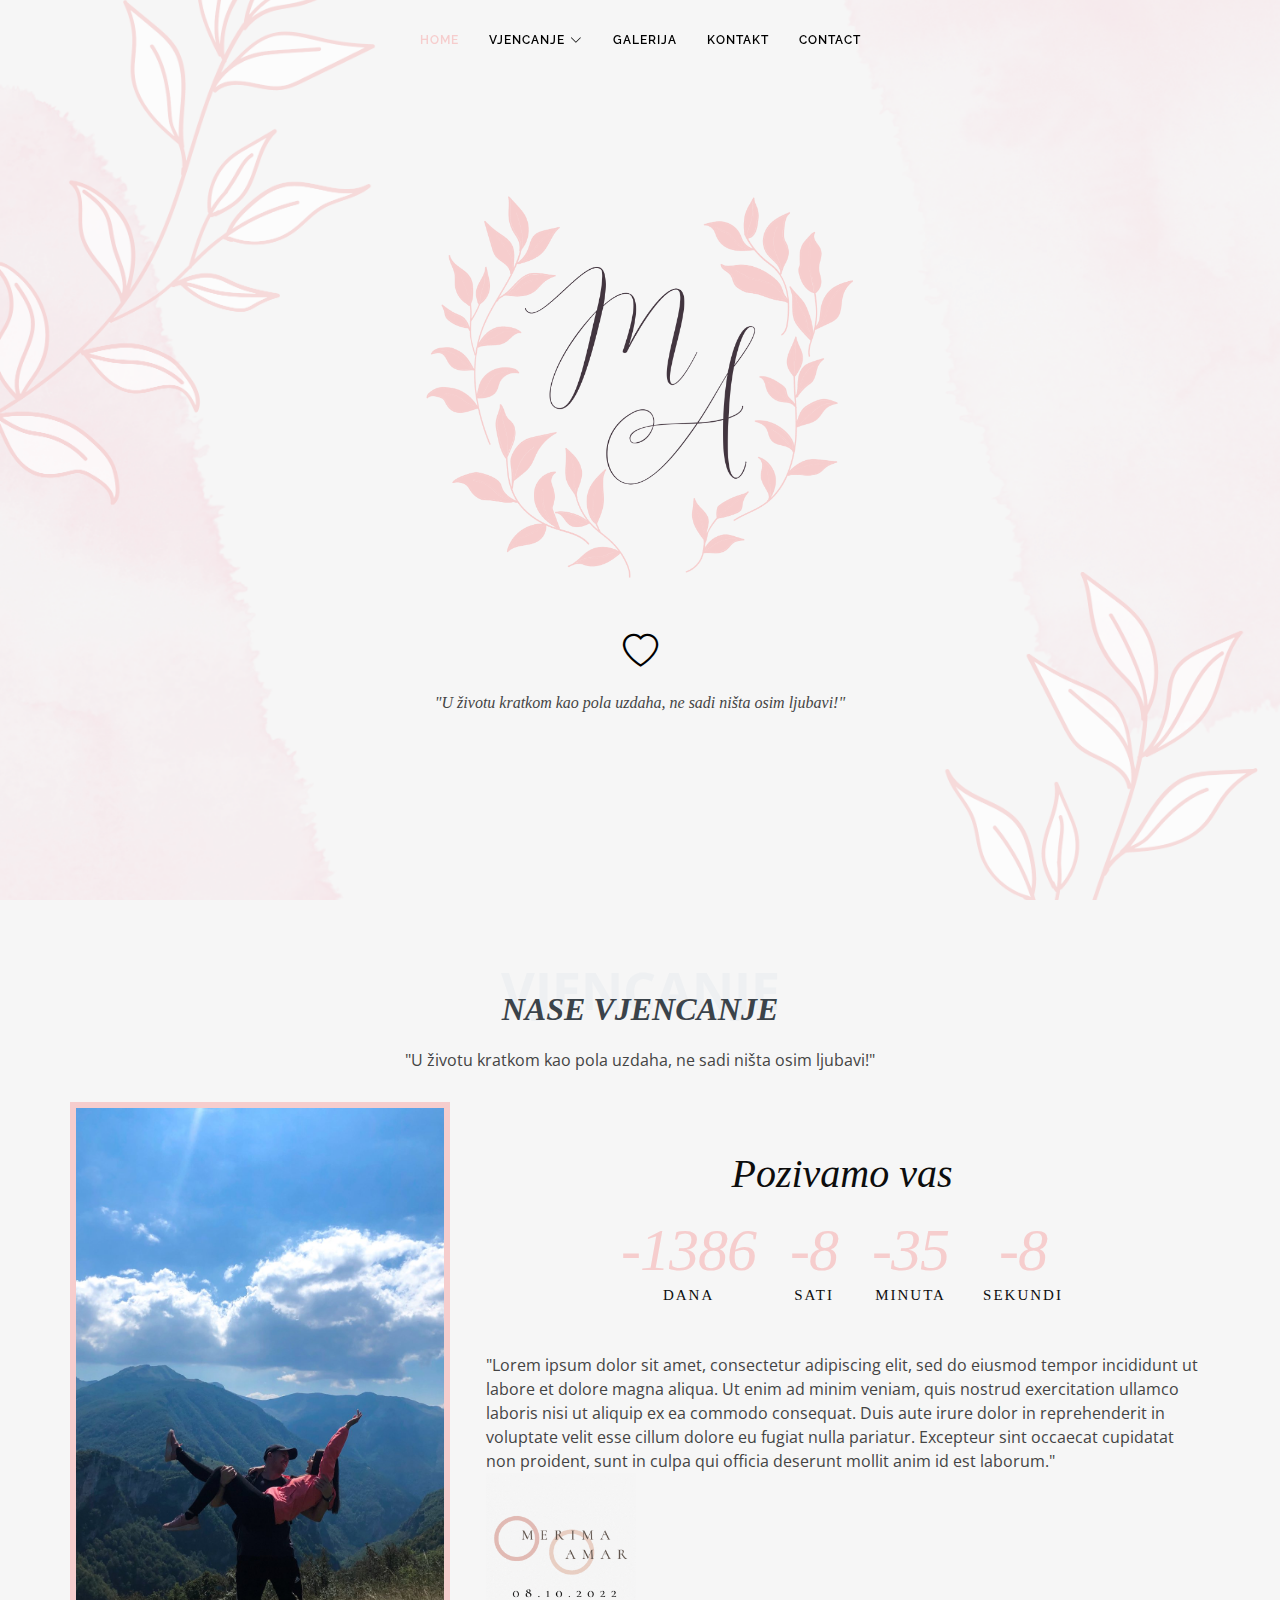
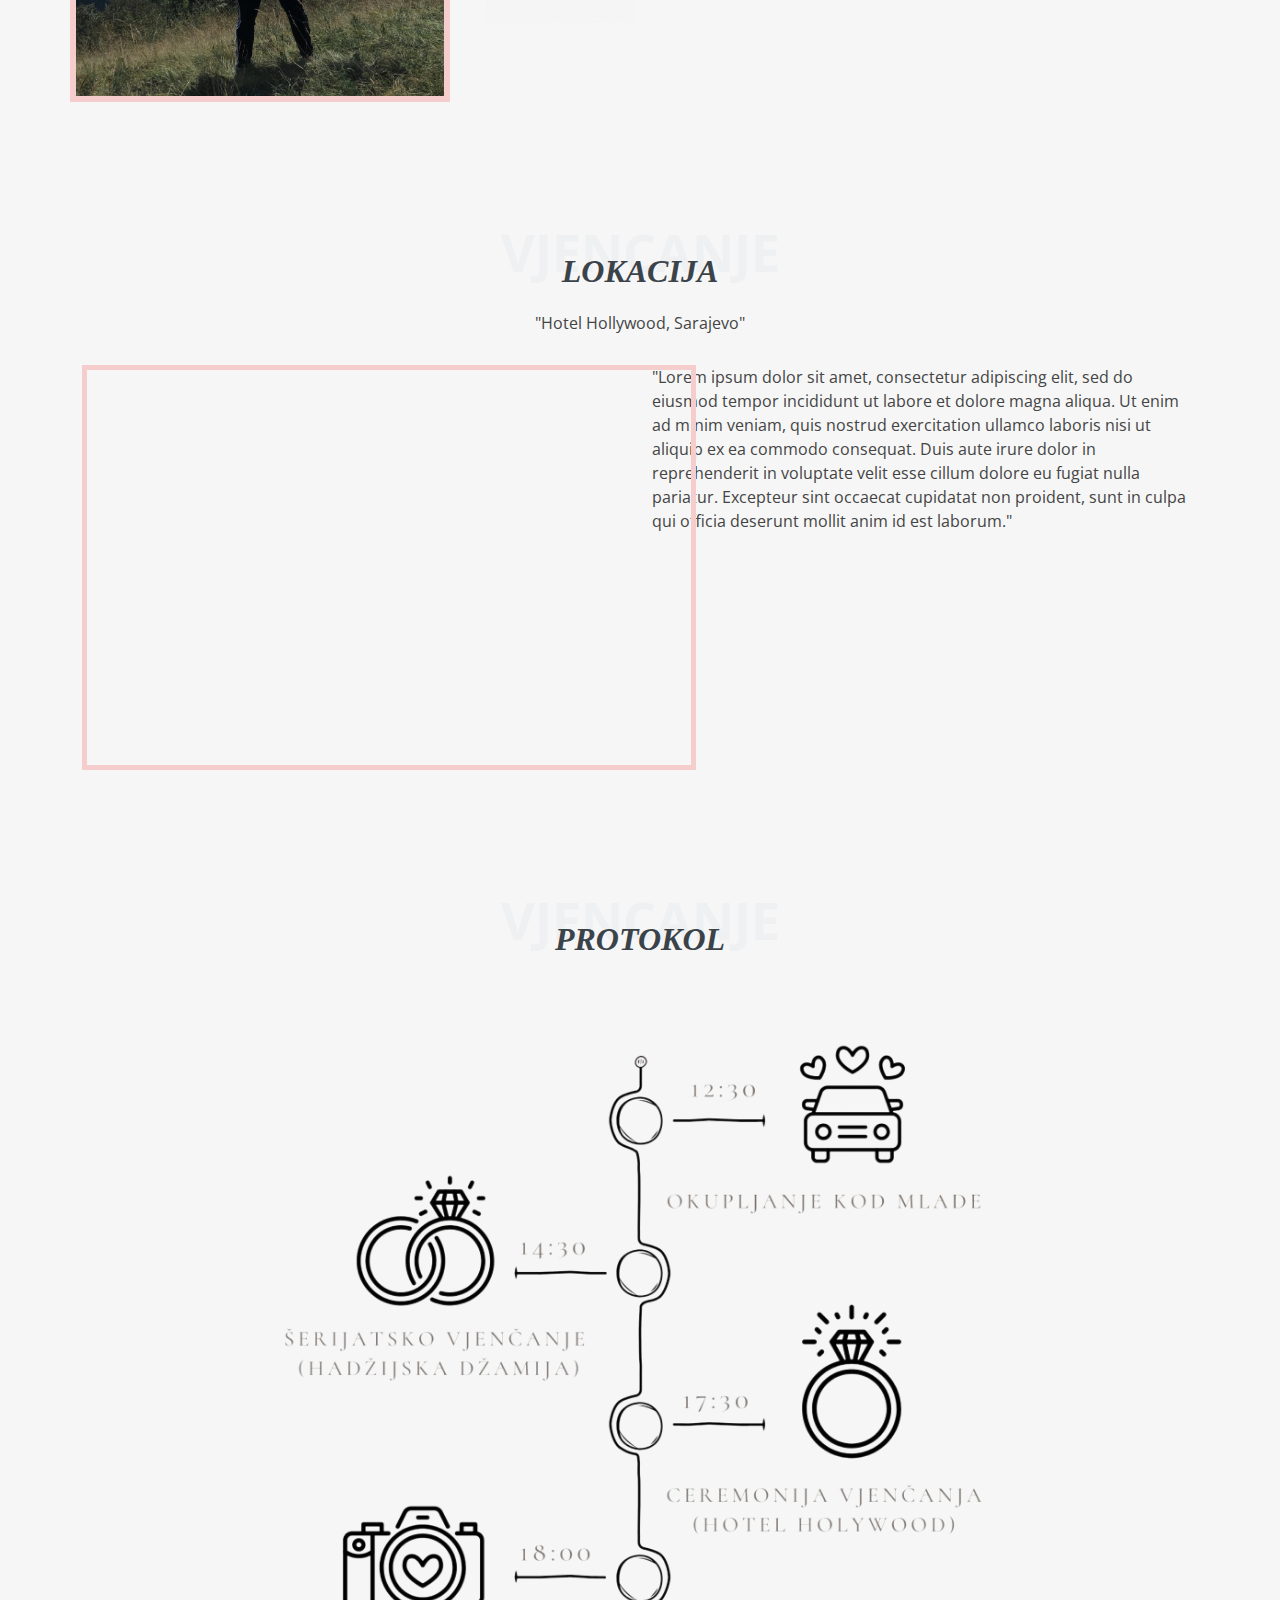
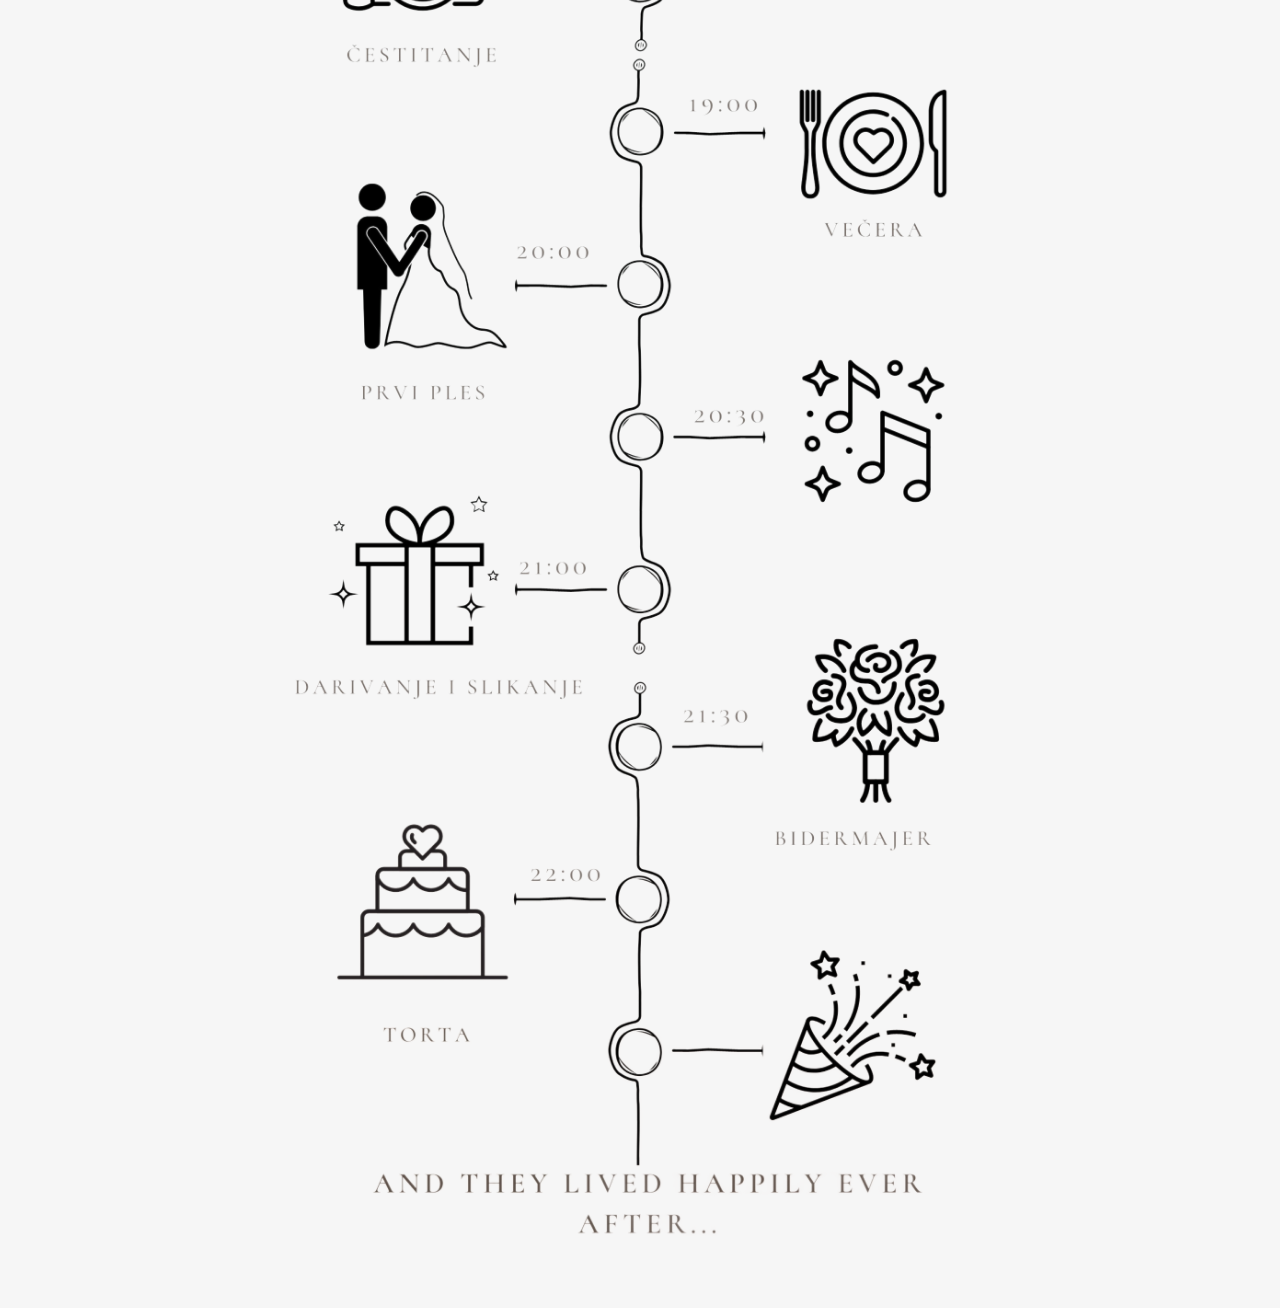
==== index.html @ b7b1bfdb "title fix" ====
<!DOCTYPE html>
<html lang="en">

<head>
  <meta charset="utf-8">
  <meta content="width=device-width, initial-scale=1.0" name="viewport">

  <title>Merima i Amar</title>
  <meta content="" name="description">
  <meta content="" name="keywords">

  <!-- Favicons -->
  <link href="assets/img/favicon.png" rel="icon">
  <link href="assets/img/apple-touch-icon.png" rel="apple-touch-icon">

  <!-- Google Fonts -->
  <link href="https://fonts.googleapis.com/css?family=Open+Sans:300,300i,400,400i,600,600i,700,700i|Raleway:300,300i,400,400i,500,500i,600,600i,700,700i|Satisfy" rel="stylesheet">

  <!-- Vendor CSS Files -->
  <link href="assets/vendor/bootstrap/css/bootstrap.min.css" rel="stylesheet">
  <link href="assets/vendor/bootstrap-icons/bootstrap-icons.css" rel="stylesheet">
  <link href="assets/vendor/boxicons/css/boxicons.min.css" rel="stylesheet">
  <link href="assets/vendor/glightbox/css/glightbox.min.css" rel="stylesheet">
  <link href="assets/vendor/swiper/swiper-bundle.min.css" rel="stylesheet">

  <!-- Template Main CSS File -->
  <link href="assets/css/style.css" rel="stylesheet">

  <!-- =======================================================
  * Template Name: Laura - v4.8.1
  * Template URL: https://bootstrapmade.com/laura-free-creative-bootstrap-theme/
  * Author: BootstrapMade.com
  * License: https://bootstrapmade.com/license/
  ======================================================== -->
</head>

<body>

  <!-- ======= Header ======= -->
  <header id="header" class="fixed-top d-flex justify-content-center align-items-center header-transparent">

    <nav id="navbar" class="navbar">
      <ul>
        <li><a class="nav-link scrollto active" href="#hero">Home</a></li>
        <li class="dropdown"><a href="#about"><span>Vjencanje</span> <i class="bi bi-chevron-down"></i></a>
          <ul>
            <li><a href="#lokacija">Lokacija</a></li>
            <li><a href="#protokol">Protokol</a></li>
            <li><a href="#">Raspored sjedenja</a></li>
            <li><a href="#">Meni</a></li>
            <li><a href="#">Drop Down 4</a></li>
          </ul>
        </li>
        <li><a class="nav-link scrollto" href="#services">Galerija</a></li>
        <li><a class="nav-link scrollto " href="#portfolio">Kontakt</a></li>

        <li><a class="nav-link scrollto" href="#contact">Contact</a></li>
      </ul>
      <i class="bi bi-list mobile-nav-toggle"></i>
    </nav><!-- .navbar -->

  </header><!-- End Header -->

  <!-- ======= Hero Section ======= -->
  <section id="hero">
    <div class="hero-container">
      <img src="assets/img/Pozivnica.png" class="img-fluid" alt="..." style="height:auto ;width:600px">

      <a href="#about" class="btn-scroll scrollto mt-3"  title="Scroll Down"><i class="bi bi-heart" style="color:black; font-size: 2.2em;"></i></a>
      <h6 class="mt-3">"U životu kratkom kao pola uzdaha, ne sadi ništa osim ljubavi!"</h6>
    </div>
  </section><!-- End Hero -->

  <main id="main">

    <!-- ======= About Me Section ======= -->
    <section id="about" class="about">
      <div class="container">

        <div class="section-title">
          <span>Vjencanje</span>
          <h2>Nase Vjencanje</h2>
          <p>"U životu kratkom kao pola uzdaha, ne sadi ništa osim ljubavi!"</p>
        </div>

        <div class="row">
          <div class="image col-lg-4 d-flex align-items-stretch justify-content-center justify-content-lg-start"></div>
          <div class="col-lg-8 d-flex flex-column align-items-stretch">
            <div class="content ps-lg-4 d-flex flex-column justify-content-center">
              <div class="row">
                <div id="countdown" class="section-padding bg-img bg-fixed" data-background="assets/img/wedding.png" style="background-image: url(&quot;assets/img/wedding.png&quot;);">
                <div class="container">
                    <div class="row">
                        <div class="section-head col-md-12 mt-5">
                            <h4 style="width:auto;">Pozivamo vas</h4>
                        </div>
                    </div>
                    <div class="row">
                        <div class="col-sm-12-auto">
                            <ul>
                                <li><span id="days">128</span>Dana</li>
                                <li><span id="hours">10</span>Sati</li>
                                <li><span id="minutes">48</span>Minuta</li>
                                <li><span id="seconds">41</span>Sekundi</li>
                            </ul>
                        </div>
                    </div>
                </div>
            </div>

              </div>
              <div class="row mt-n4">
    <p>"Lorem ipsum dolor sit amet, consectetur adipiscing elit, sed do eiusmod tempor incididunt ut labore et dolore magna aliqua. Ut enim ad minim veniam, quis nostrud exercitation ullamco laboris nisi ut aliquip ex ea commodo consequat. Duis aute irure dolor in reprehenderit in voluptate velit esse cillum dolore eu fugiat nulla pariatur. Excepteur sint occaecat cupidatat non proident, sunt in culpa qui officia deserunt mollit anim id est laborum."</p>
              </div>
              <div class="row mt-n4">
                <div class="column float-right">
              <img src="assets/img/gif.gif" class="img-fluid" alt="Responsive image" style="height:150px; width:150px;float:center;" >
            </div><!-- End .content-->
          </div>
          </div>
        </div>

      </div>
    </div>
    </section><!-- End About Me Section -->

    <!-- ======= Wedding Section ======= -->
    <section id="lokacija" class="lokacija">
      <div class="container">

        <div class="section-title">
          <span>Vjencanje</span>
          <h2>Lokacija</h2>
          <p>"Hotel Hollywood, Sarajevo"</p>
        </div>

        <div class="row">
          <div class="col-6">
    <div class="mapouter"><div class="gmap_canvas"><iframe width="614" height="405" id="gmap_canvas" src="https://maps.google.com/maps?q=Hotel%20Hollywood%20Ilidza&t=&z=13&ie=UTF8&iwloc=&output=embed" frameborder="0" scrolling="no" marginheight="0" marginwidth="0"></iframe><a href="https://fmovies-online.net"></a><br><style>.mapouter{position:relative;text-align:right;height:405px;width:614px;}</style><a href="https://www.embedgooglemap.net"></a><style>.gmap_canvas {overflow:hidden;background:none!important;height:405px;width:auto; border:5px solid #f6cdcd;}</style></div></div>
  </div>
    <div class="col-6">

  <p>"Lorem ipsum dolor sit amet, consectetur adipiscing elit, sed do eiusmod tempor incididunt ut labore et dolore magna aliqua. Ut enim ad minim veniam, quis nostrud exercitation ullamco laboris nisi ut aliquip ex ea commodo consequat. Duis aute irure dolor in reprehenderit in voluptate velit esse cillum dolore eu fugiat nulla pariatur. Excepteur sint occaecat cupidatat non proident, sunt in culpa qui officia deserunt mollit anim id est laborum."</p>

  </div>
      </div>
    </div>
    </section><!-- End About Me Section -->

    <section id="protokol" class="protokol">
      <div class="container">

        <div class="section-title">
          <span>Vjencanje</span>
          <h2>Protokol</h2>
        </div>

        <div class="row justify-content-center">
          <div class="col-lg-8 d-flex flex-column align-items-stretch justify-content-center">
                <img src="assets/img/protocol.png" class="img-fluid" alt="Responsive image" >
        </div>

      </div>
    </div>
    </section><!-- End About Me Section -->
  </main><!-- End #main -->


  <a href="#" class="back-to-top d-flex align-items-center justify-content-center"><i class="bi bi-arrow-up-short"></i></a>

  <!-- Vendor JS Files -->
  <script src="assets/vendor/purecounter/purecounter_vanilla.js"></script>
  <script src="assets/vendor/bootstrap/js/bootstrap.bundle.min.js"></script>
  <script src="assets/vendor/glightbox/js/glightbox.min.js"></script>
  <script src="assets/vendor/isotope-layout/isotope.pkgd.min.js"></script>
  <script src="assets/vendor/swiper/swiper-bundle.min.js"></script>
  <script src="assets/vendor/waypoints/noframework.waypoints.js"></script>
  <script src="assets/vendor/php-email-form/validate.js"></script>

  <!-- Template Main JS File -->
  <script src="assets/js/main.js"></script>
  <script>
  // Countdown wedding
  function countdown() {
  const second = 1000,
        minute = second * 60,
        hour = minute * 60,
        day = hour * 24;
  let birthday = "Oct 8, 2022 00:00:00",
      countDown = new Date(birthday).getTime(),
      x = setInterval(function() {
        let now = new Date().getTime(),
            distance = countDown - now;

          document.getElementById("days").innerText = Math.floor(distance / (day)),
          document.getElementById("hours").innerText = Math.floor((distance % (day)) / (hour)),
          document.getElementById("minutes").innerText = Math.floor((distance % (hour)) / (minute)),
          document.getElementById("seconds").innerText = Math.floor((distance % (minute)) / second);

        //do something later when date is reached
        if (distance < 0) {
          let headline = document.getElementById("headline"),
              countdown = document.getElementById("countdown"),
              content = document.getElementById("content");

          headline.innerText = "It's our wedding!";
          countdown.style.display = "none";
          content.style.display = "block";

          clearInterval(x);
        }
        //seconds
      }, 0)
  }
  countdown();
    </script>

</body>

</html>
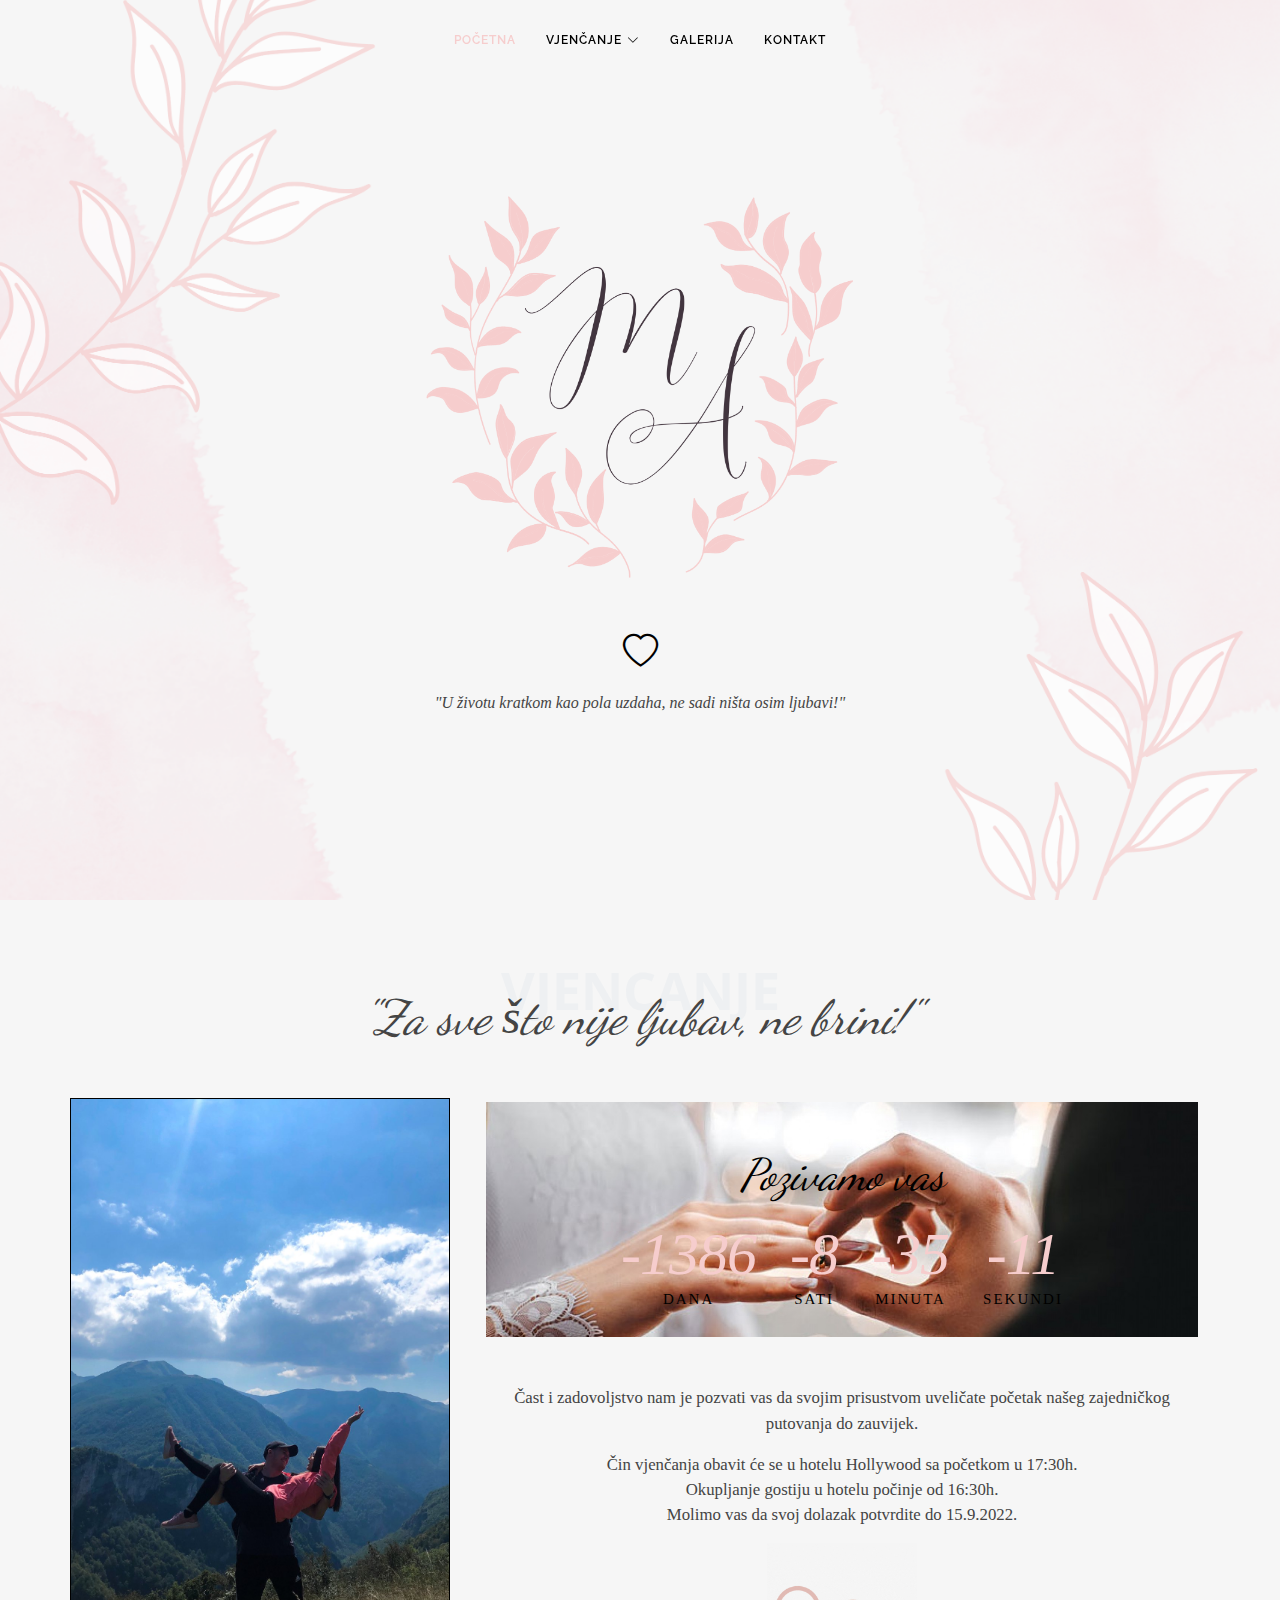
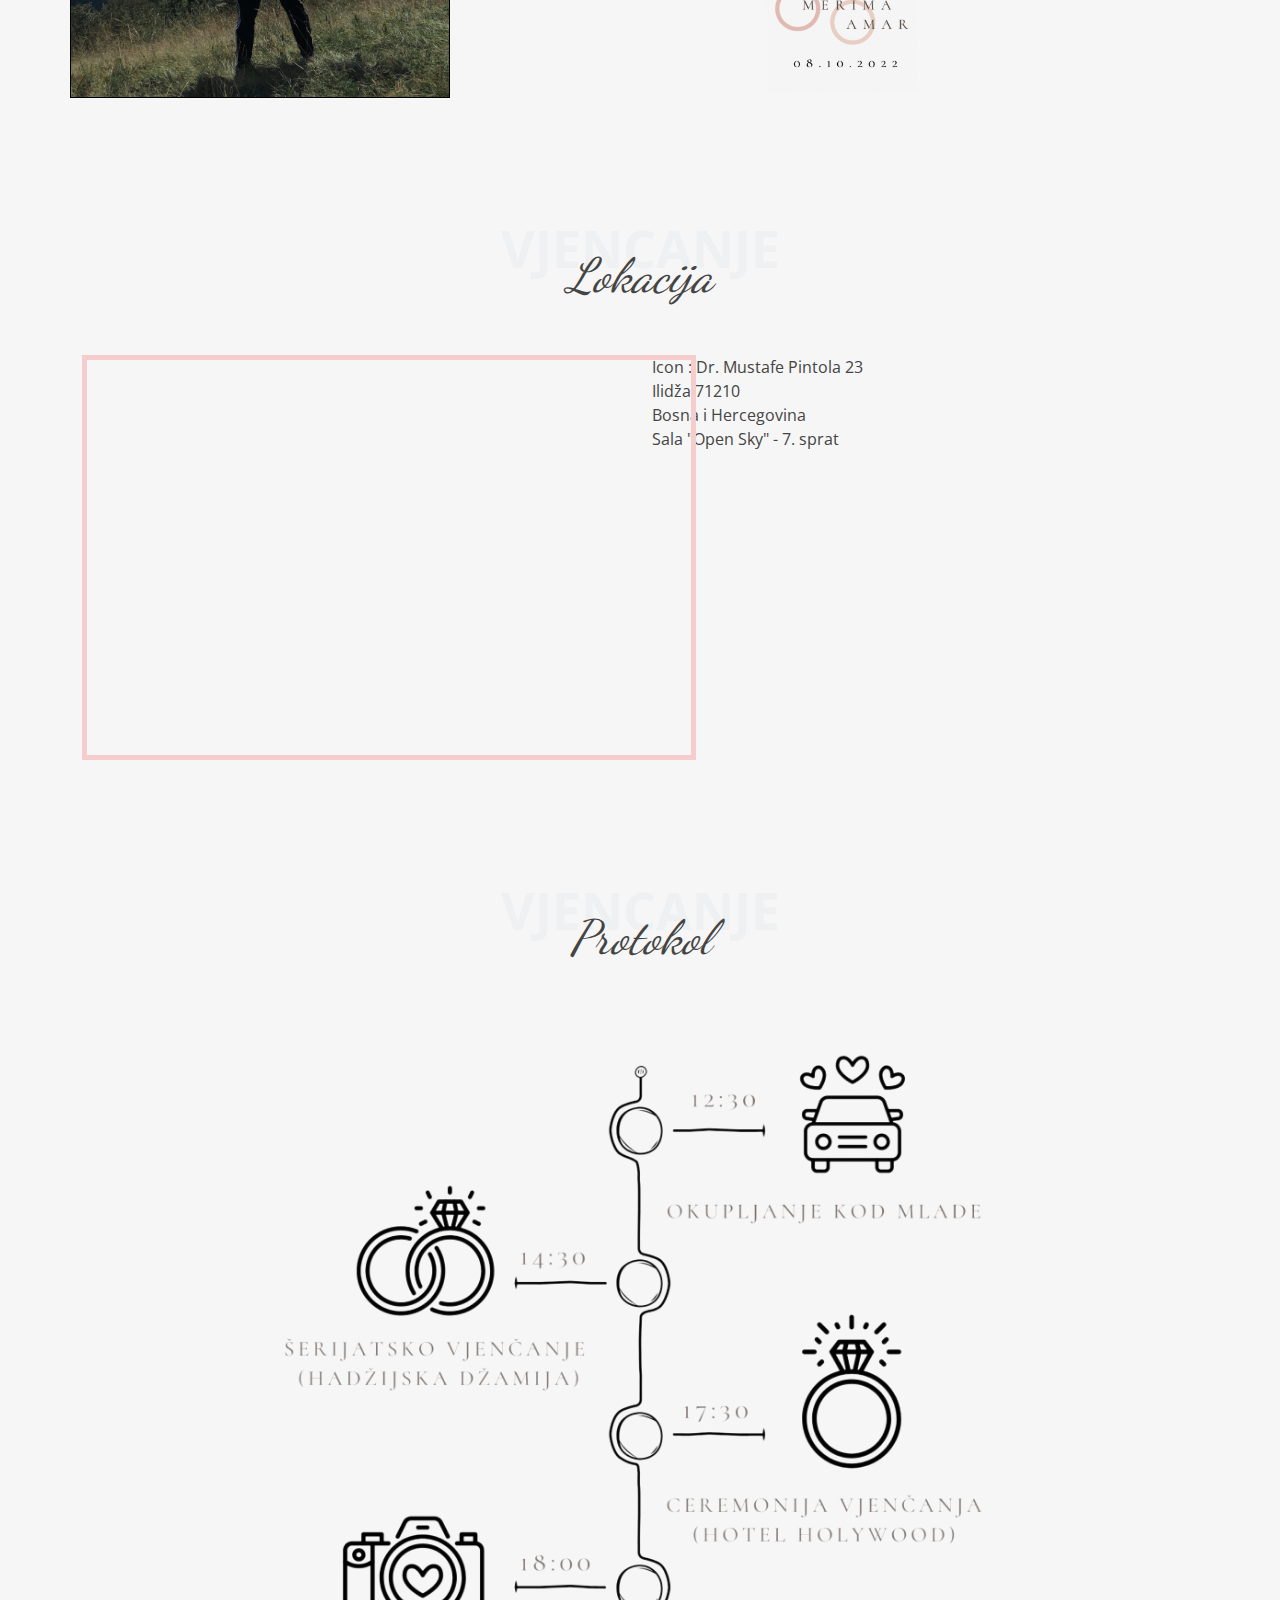
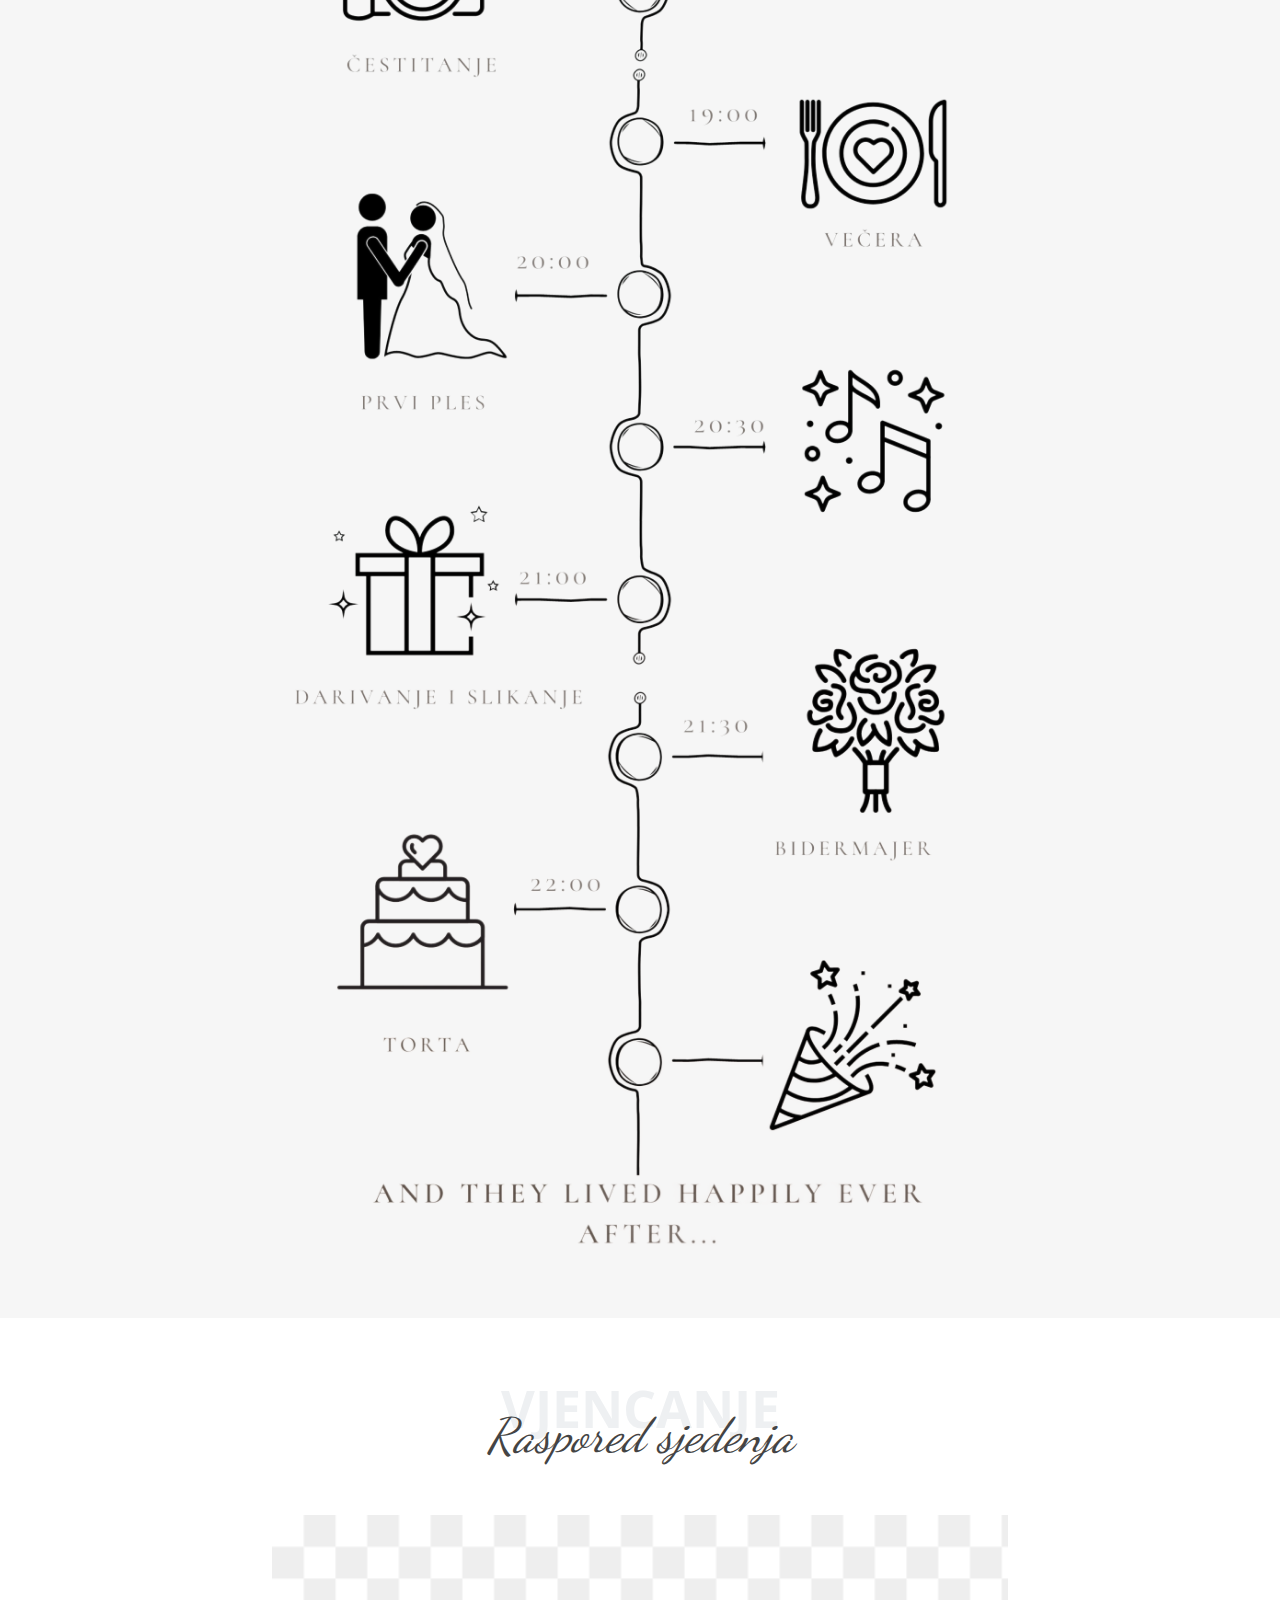
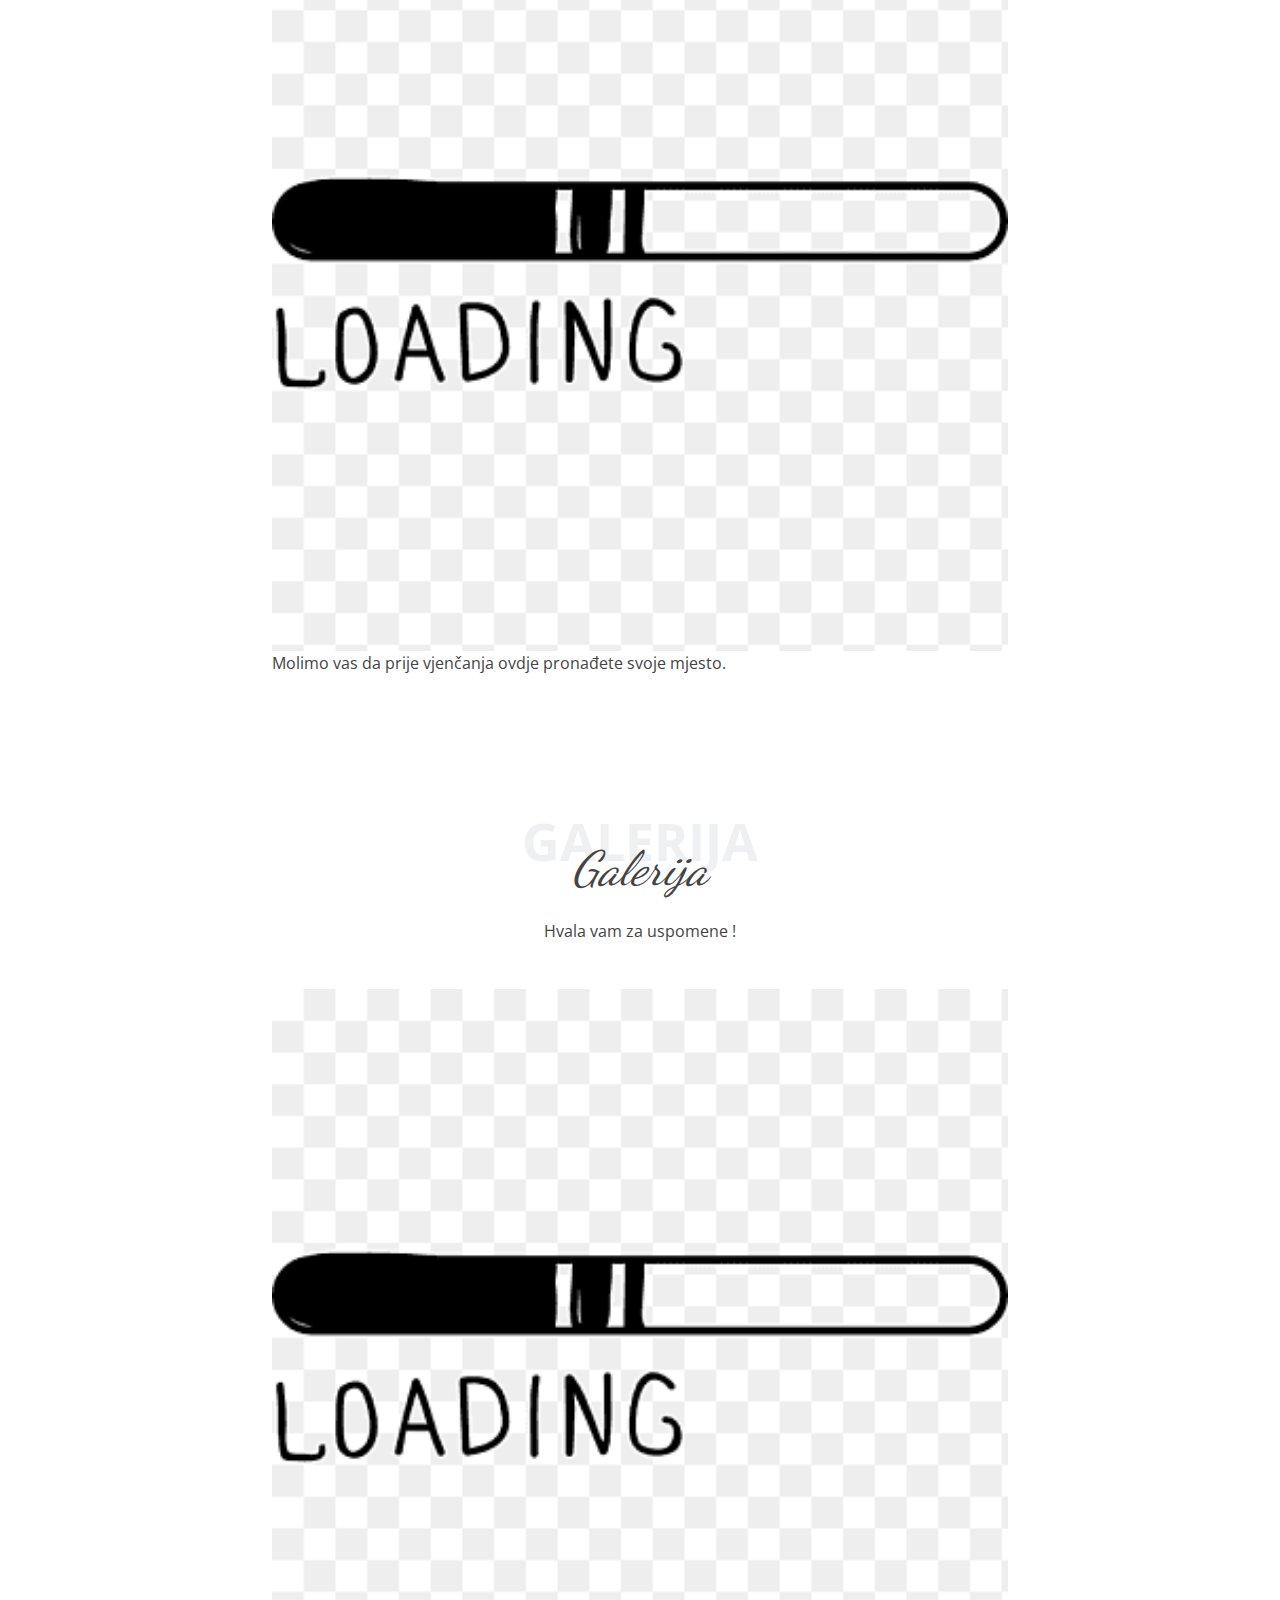
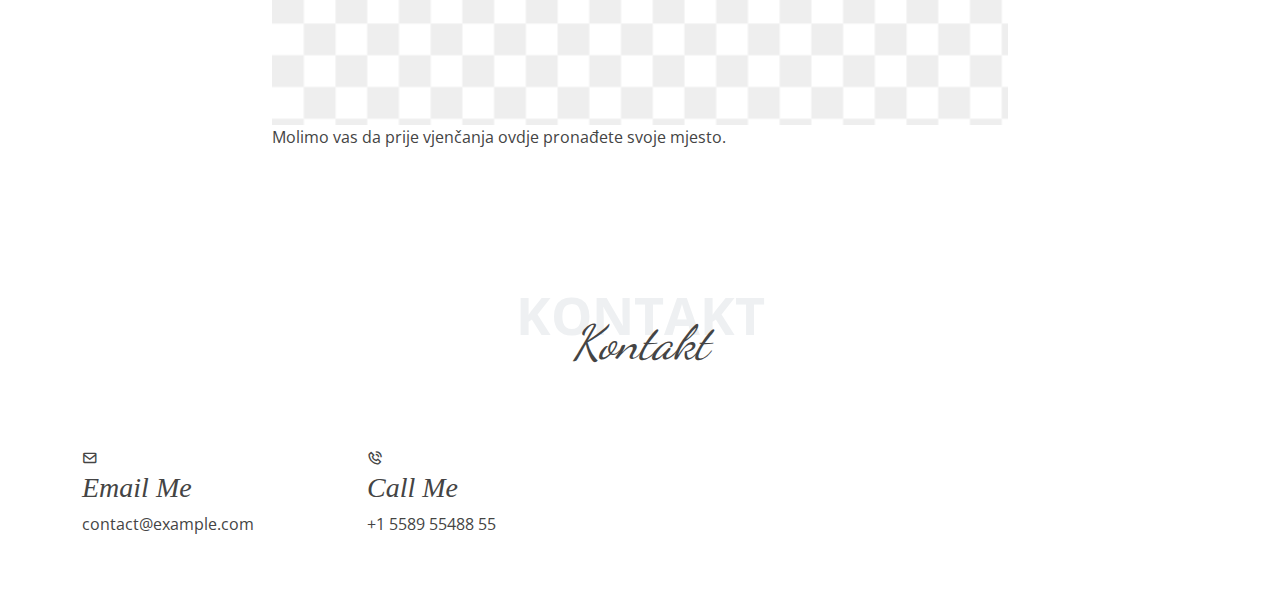
==== commit 68de5ee8: "added new sections and fonts" ====
--- a/index.html
+++ b/index.html
@@ -41,20 +41,17 @@
 
     <nav id="navbar" class="navbar">
       <ul>
-        <li><a class="nav-link scrollto active" href="#hero">Home</a></li>
-        <li class="dropdown"><a href="#about"><span>Vjencanje</span> <i class="bi bi-chevron-down"></i></a>
+        <li><a class="nav-link scrollto active" href="#hero">Početna</a></li>
+        <li class="dropdown"><a href="#about"><span>Vjenčanje</span> <i class="bi bi-chevron-down"></i></a>
           <ul>
             <li><a href="#lokacija">Lokacija</a></li>
             <li><a href="#protokol">Protokol</a></li>
             <li><a href="#">Raspored sjedenja</a></li>
             <li><a href="#">Meni</a></li>
-            <li><a href="#">Drop Down 4</a></li>
           </ul>
         </li>
         <li><a class="nav-link scrollto" href="#services">Galerija</a></li>
         <li><a class="nav-link scrollto " href="#portfolio">Kontakt</a></li>
-
-        <li><a class="nav-link scrollto" href="#contact">Contact</a></li>
       </ul>
       <i class="bi bi-list mobile-nav-toggle"></i>
     </nav><!-- .navbar -->
@@ -79,16 +76,15 @@
 
         <div class="section-title">
           <span>Vjencanje</span>
-          <h2>Nase Vjencanje</h2>
-          <p>"U životu kratkom kao pola uzdaha, ne sadi ništa osim ljubavi!"</p>
+          <h2>"Za sve što nije ljubav, ne brini!"</h2>
         </div>
 
         <div class="row">
           <div class="image col-lg-4 d-flex align-items-stretch justify-content-center justify-content-lg-start"></div>
           <div class="col-lg-8 d-flex flex-column align-items-stretch">
             <div class="content ps-lg-4 d-flex flex-column justify-content-center">
-              <div class="row">
-                <div id="countdown" class="section-padding bg-img bg-fixed" data-background="assets/img/wedding.png" style="background-image: url(&quot;assets/img/wedding.png&quot;);">
+
+                <div id="countdown" class="section-padding bg-img bg-fixed mt-1" data-background="assets/img/wedding.jpg" style="background-image: url(&quot;assets/img/wedding.jpg&quot;);">
                 <div class="container">
                     <div class="row">
                         <div class="section-head col-md-12 mt-5">
@@ -96,7 +92,7 @@
                         </div>
                     </div>
                     <div class="row">
-                        <div class="col-sm-12-auto">
+                        <div class="col-sm-12">
                             <ul>
                                 <li><span id="days">128</span>Dana</li>
                                 <li><span id="hours">10</span>Sati</li>
@@ -108,13 +104,17 @@
                 </div>
             </div>
 
+
+
+              <div class="row mt-n4 mt-5">
+                <div class="col-sm-12">
+    <p style="text-align:center;font-size:105%;">Čast i zadovoljstvo nam je pozvati vas da svojim prisustvom uveličate početak našeg zajedničkog putovanja do zauvijek.</p><p style="text-align:center;font-size:105%;">Čin vjenčanja obavit će se u hotelu Hollywood sa početkom u 17:30h.
+        <br>Okupljanje gostiju u hotelu počinje od 16:30h. <br> Molimo vas da svoj dolazak potvrdite do 15.9.2022. </p>
               </div>
+            </div>
               <div class="row mt-n4">
-    <p>"Lorem ipsum dolor sit amet, consectetur adipiscing elit, sed do eiusmod tempor incididunt ut labore et dolore magna aliqua. Ut enim ad minim veniam, quis nostrud exercitation ullamco laboris nisi ut aliquip ex ea commodo consequat. Duis aute irure dolor in reprehenderit in voluptate velit esse cillum dolore eu fugiat nulla pariatur. Excepteur sint occaecat cupidatat non proident, sunt in culpa qui officia deserunt mollit anim id est laborum."</p>
-              </div>
-              <div class="row mt-n4">
-                <div class="column float-right">
-              <img src="assets/img/gif.gif" class="img-fluid" alt="Responsive image" style="height:150px; width:150px;float:center;" >
+                <div class="col-sm-12 ">
+              <img src="assets/img/gif.gif" class="img-fluid mx-auto d-block" alt="Responsive image" style="height:150px; width:150px;" >
             </div><!-- End .content-->
           </div>
           </div>
@@ -131,7 +131,6 @@
         <div class="section-title">
           <span>Vjencanje</span>
           <h2>Lokacija</h2>
-          <p>"Hotel Hollywood, Sarajevo"</p>
         </div>
 
         <div class="row">
@@ -140,7 +139,9 @@
   </div>
     <div class="col-6">
 
-  <p>"Lorem ipsum dolor sit amet, consectetur adipiscing elit, sed do eiusmod tempor incididunt ut labore et dolore magna aliqua. Ut enim ad minim veniam, quis nostrud exercitation ullamco laboris nisi ut aliquip ex ea commodo consequat. Duis aute irure dolor in reprehenderit in voluptate velit esse cillum dolore eu fugiat nulla pariatur. Excepteur sint occaecat cupidatat non proident, sunt in culpa qui officia deserunt mollit anim id est laborum."</p>
+  <p>Icon : Dr. Mustafe Pintola 23<br> Ilidža 71210<br>Bosna i Hercegovina
+    <br> Sala "Open Sky" - 7. sprat
+  </p>
 
   </div>
       </div>
@@ -163,6 +164,77 @@
       </div>
     </div>
     </section><!-- End About Me Section -->
+
+    <section id="raspredsjedenja" class="raspored">
+      <div class="container">
+
+        <div class="section-title">
+          <span>Vjencanje</span>
+          <h2>Raspored sjedenja</h2>
+        </div>
+
+        <div class="row justify-content-center">
+          <div class="col-lg-8 d-flex flex-column align-items-stretch justify-content-center">
+                <img src="assets/img/loading.png" class="img-fluid" alt="Responsive image" >
+                <p>Molimo vas da prije vjenčanja ovdje pronađete svoje mjesto.</p>
+        </div>
+
+      </div>
+    </div>
+    </section><!-- End About Me Section -->
+
+    <section id="galerija" class="galerija">
+      <div class="container">
+
+        <div class="section-title">
+          <span>Galerija</span>
+          <h2>Galerija</h2>
+          <p>Hvala vam za uspomene !</p>
+        </div>
+
+        <div class="row justify-content-center">
+          <div class="col-lg-8 d-flex flex-column align-items-stretch justify-content-center">
+                <img src="assets/img/loading.png" class="img-fluid" alt="Responsive image" >
+                <p>Molimo vas da prije vjenčanja ovdje pronađete svoje mjesto.</p>
+        </div>
+
+      </div>
+    </div>
+    </section><!-- End About Me Section -->
+
+    <section id="kontakt" class="kontakt">
+      <div class="container">
+
+        <div class="section-title">
+          <span>Kontakt</span>
+          <h2>Kontakt</h2>
+        </div>
+
+        <div class="row">
+
+          <div class="col-lg-6">
+
+            <div class="row">
+              <div class="col-md-6">
+                <div class="info-box mt-4">
+                  <i class="bx bx-envelope"></i>
+                  <h3>Email Me</h3>
+                  <p>contact@example.com</p>
+                </div>
+              </div>
+              <div class="col-md-6">
+                <div class="info-box mt-4">
+                  <i class="bx bx-phone-call"></i>
+                  <h3>Call Me</h3>
+                  <p>+1 5589 55488 55</p>
+                </div>
+              </div>
+            </div>
+          </div>
+        </div>
+      </div>
+    </section><!-- End Contact Me Section -->
+
   </main><!-- End #main -->
 
 
--- a/assets/css/style.css
+++ b/assets/css/style.css
@@ -8,6 +8,14 @@
 /*--------------------------------------------------------------
 # General
 --------------------------------------------------------------*/
+@font-face {
+    font-family: 'dancing_script_otregular';
+    src: url('fonts/dancing-script.dancingscriptot-webfont.woff2') format('woff2'),
+         url('fonts/dancing-script.dancingscriptot-webfont.woff') format('woff');
+    font-weight: normal;
+    font-style: normal;
+
+}
 body {
   font-family: "Open Sans", sans-serif;
   color: #444444;
@@ -47,7 +55,7 @@
 #countdown .section-head span {
     display: block;
     position: relative;
-    font-family: "Open Sans", sans-serif;
+    font-family: 'dancing_script_otregular';
       font-style: italic;
     font-weight: 400;
     font-size: 18px;
@@ -56,11 +64,11 @@
 }
 #countdown .section-head h4 {
     position: relative;
-    color: #0d0d0d;
-   font-family:  "Segoe Script";
+    color: #000000;
+     font-family: 'dancing_script_otregular';
    font-weight: 100;
     font-style: italic;
-    font-size: 40px;
+    font-size: 44px;
     margin-bottom: 0;
 }
 #countdown .section-head p {
@@ -80,7 +88,7 @@
     font-size: 15px;
     list-style-type: none;
     padding: 15px;
-    color: #0d0d0d;
+    color: #000000;
     line-height: 3em;
     text-align: center;
     text-transform: uppercase;
@@ -105,10 +113,9 @@
 .bg-img {
     background-size: cover;
     background-repeat: no-repeat;
-}
-.bg-fixed {
-    background-attachment: fixed;
-}
+    
+}
+
 .bg-cover {
     background-size: contain !important;
 }
@@ -504,12 +511,11 @@
 }
 
 .section-title h2 {
-  font-size: 32px;
-  font-weight: 700;
-  text-transform: uppercase;
+  font-family: 'dancing_script_otregular';
+  font-size: 300%;
+
   margin-bottom: 20px;
   padding-bottom: 0;
-  color: #3b434a;
   position: relative;
   z-index: 2;
 }
@@ -527,11 +533,7 @@
   line-height: 0;
 }
 
-.section-title p {
-  margin-bottom: 0;
-  position: relative;
-  z-index: 2;
-}
+
 
 @media (max-width: 575px) {
   .section-title h2 {
@@ -615,86 +617,15 @@
   background-color: #f6f6f6;
 }
 
-.about .content h3 {
-  font-weight: 700;
-  font-size: 26px;
-  color: #3b434a;
-  text-transform: uppercase;
-}
-
-.about .content ul {
-  list-style: none;
-  padding: 0;
-}
-
-.about .content ul li {
-  margin-bottom: 20px;
-  display: flex;
-  align-items: center;
-}
-
-.about .content ul strong {
-  margin-right: 10px;
-}
-
-.about .content ul i {
-  font-size: 16px;
-  margin-right: 5px;
-  color: #ffb727;
-  line-height: 0;
-}
-
-.about .content p:last-child {
-  margin-bottom: 0;
-}
-
-.about .content .count-box {
-  width: 100%;
-}
-
-.about .content .count-box i {
-  display: block;
-  font-size: 36px;
-  color: #ffb727;
-  float: left;
-  line-height: 0;
-}
-
-.about .content .count-box span {
-  font-size: 36px;
-  line-height: 30px;
-  display: block;
-  font-weight: 700;
-  color: #3b434a;
-  margin-left: 50px;
-}
-
-.about .content .count-box p {
-  padding: 15px 0 0 0;
-  margin: 0 0 0 50px;
-  font-family: "Raleway", sans-serif;
-  font-size: 14px;
-  color: #5d6a75;
-}
-
-.about .content .count-box a {
-  font-weight: 600;
-  display: block;
-  margin-top: 20px;
-  color: #5d6a75;
-  font-size: 15px;
-  font-family: "Satisfy", serif;
-  transition: ease-in-out 0.3s;
-}
-
-.about .content .count-box a:hover {
-  color: #82909c;
+.about .content p {
+font-family: 'Cormorant Garamond', serif;
+
 }
 
 .about .image {
   background: url("../img/merimaiamar.jpg") center center no-repeat;
   background-size: cover;
-  border:6px solid #f6cdcd;
+  border:1px solid #000000;
   min-height: 500px;
   height:600px;
 }
@@ -1195,29 +1126,6 @@
   margin-bottom: 0;
 }
 
-.contact .social-links {
-  margin-top: 15px;
-  display: flex;
-  justify-content: center;
-}
-
-.contact .social-links a {
-  font-size: 18px;
-  display: inline-block;
-  color: #687683;
-  line-height: 1;
-  margin: 0 8px;
-  transition: 0.3s;
-  padding: 14px;
-  border-radius: 50px;
-  border: 1px solid #dde1e4;
-}
-
-.contact .social-links a:hover {
-  color: #fff;
-  border-color: #ffb727;
-  background: #ffb727;
-}
 
 .contact .php-email-form {
   box-shadow: 0 0 30px rgba(214, 215, 216, 0.6);
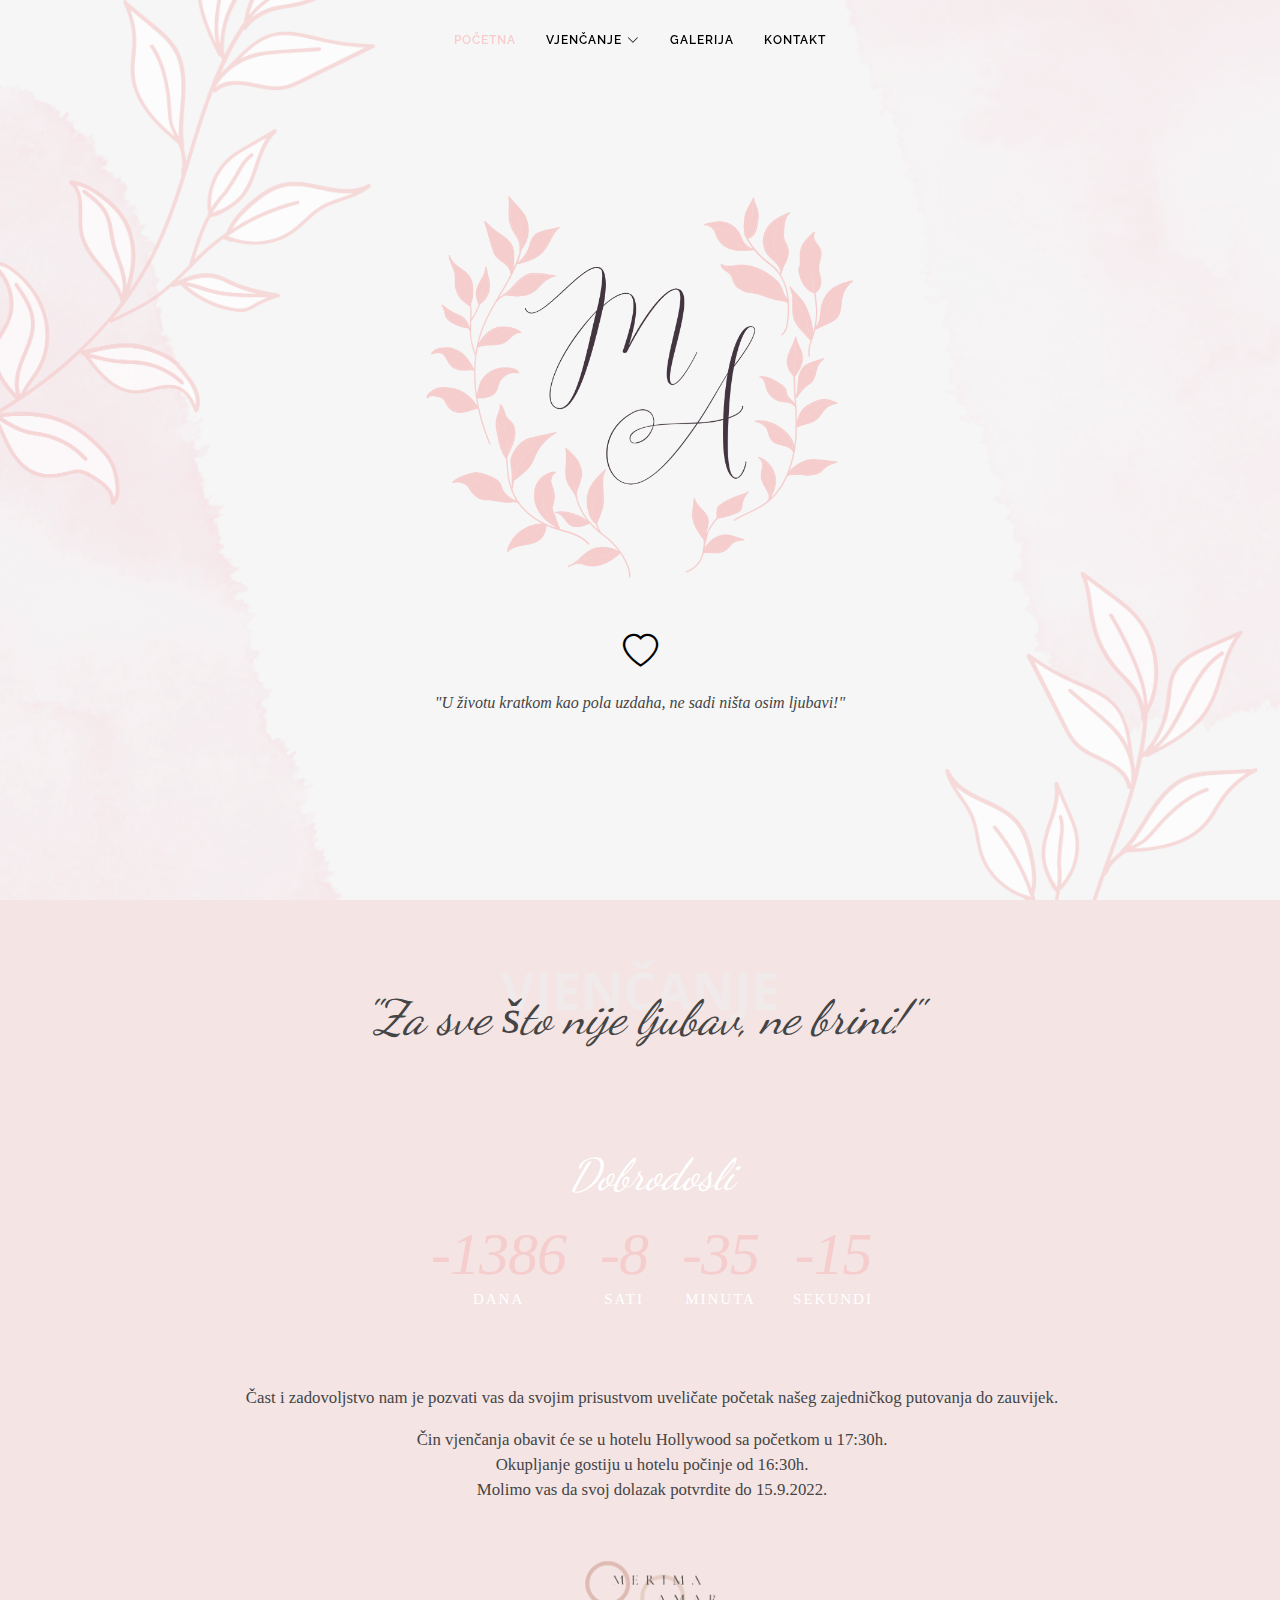
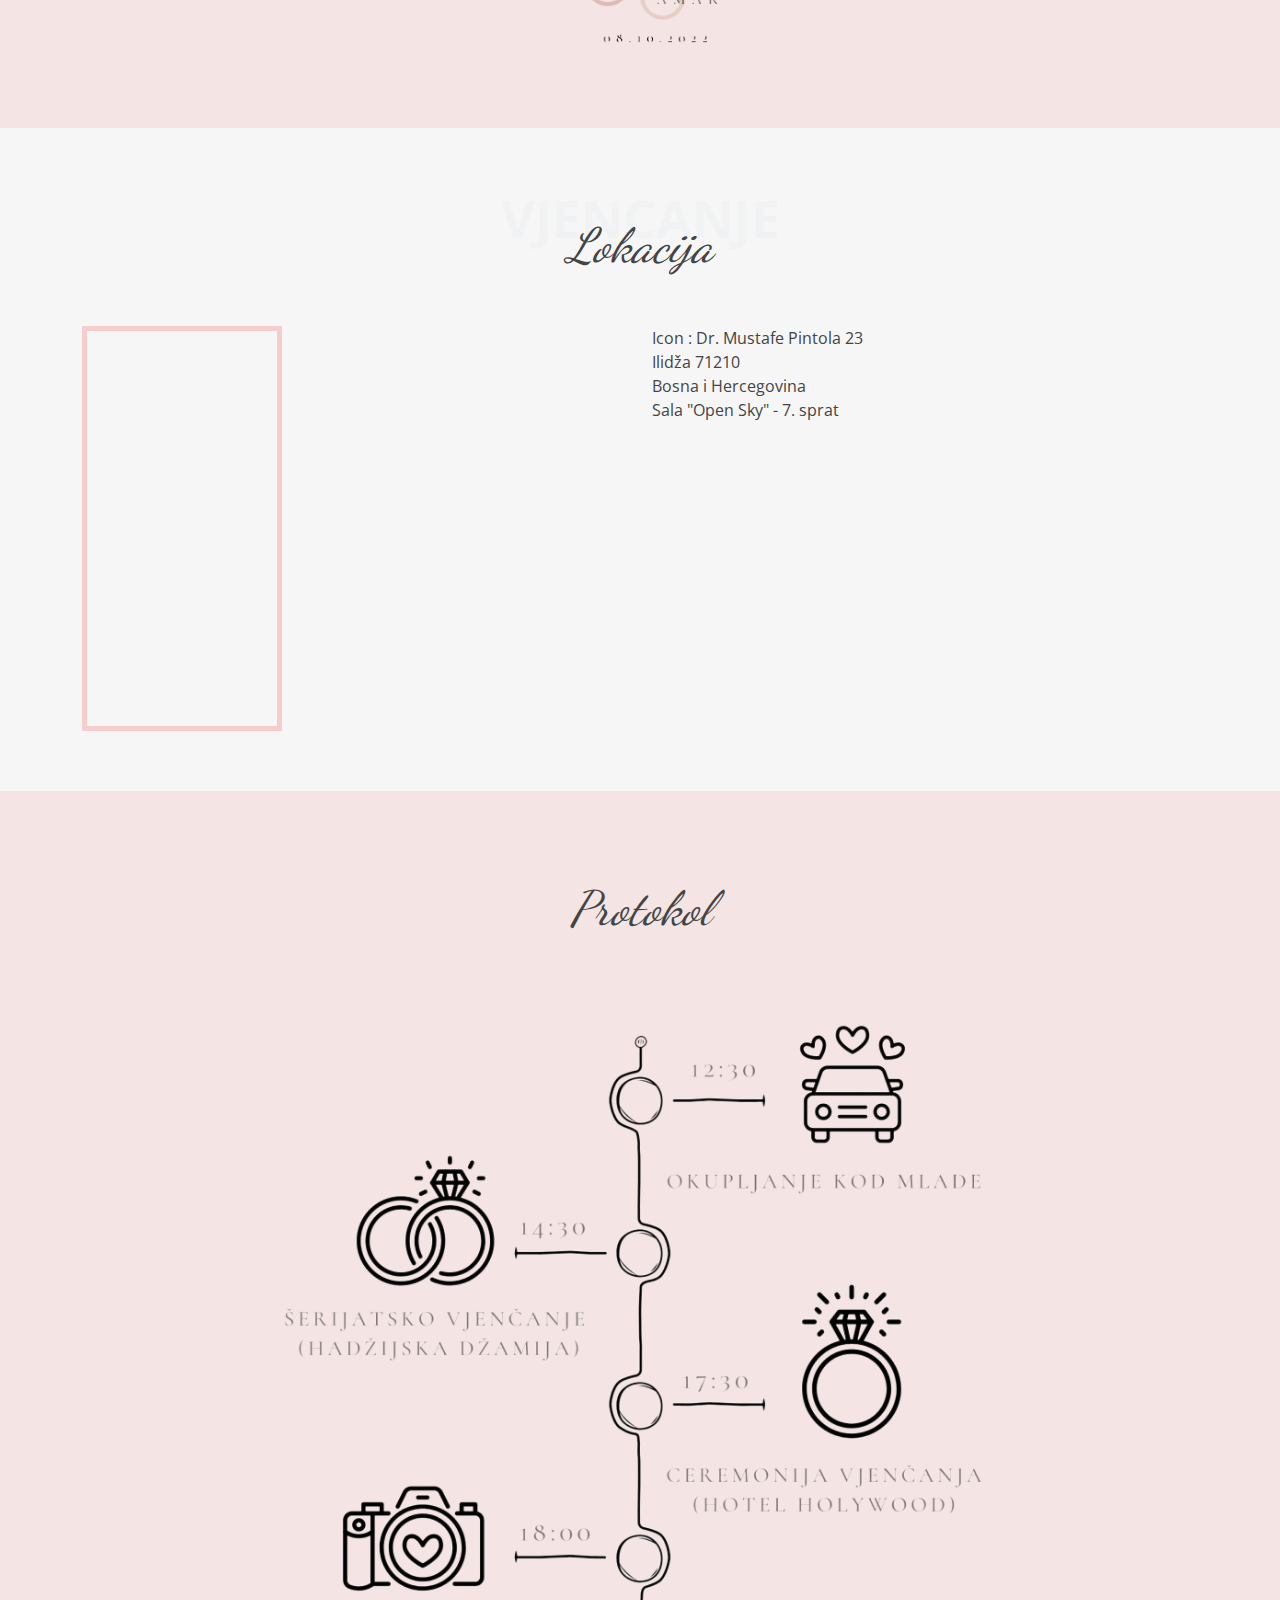
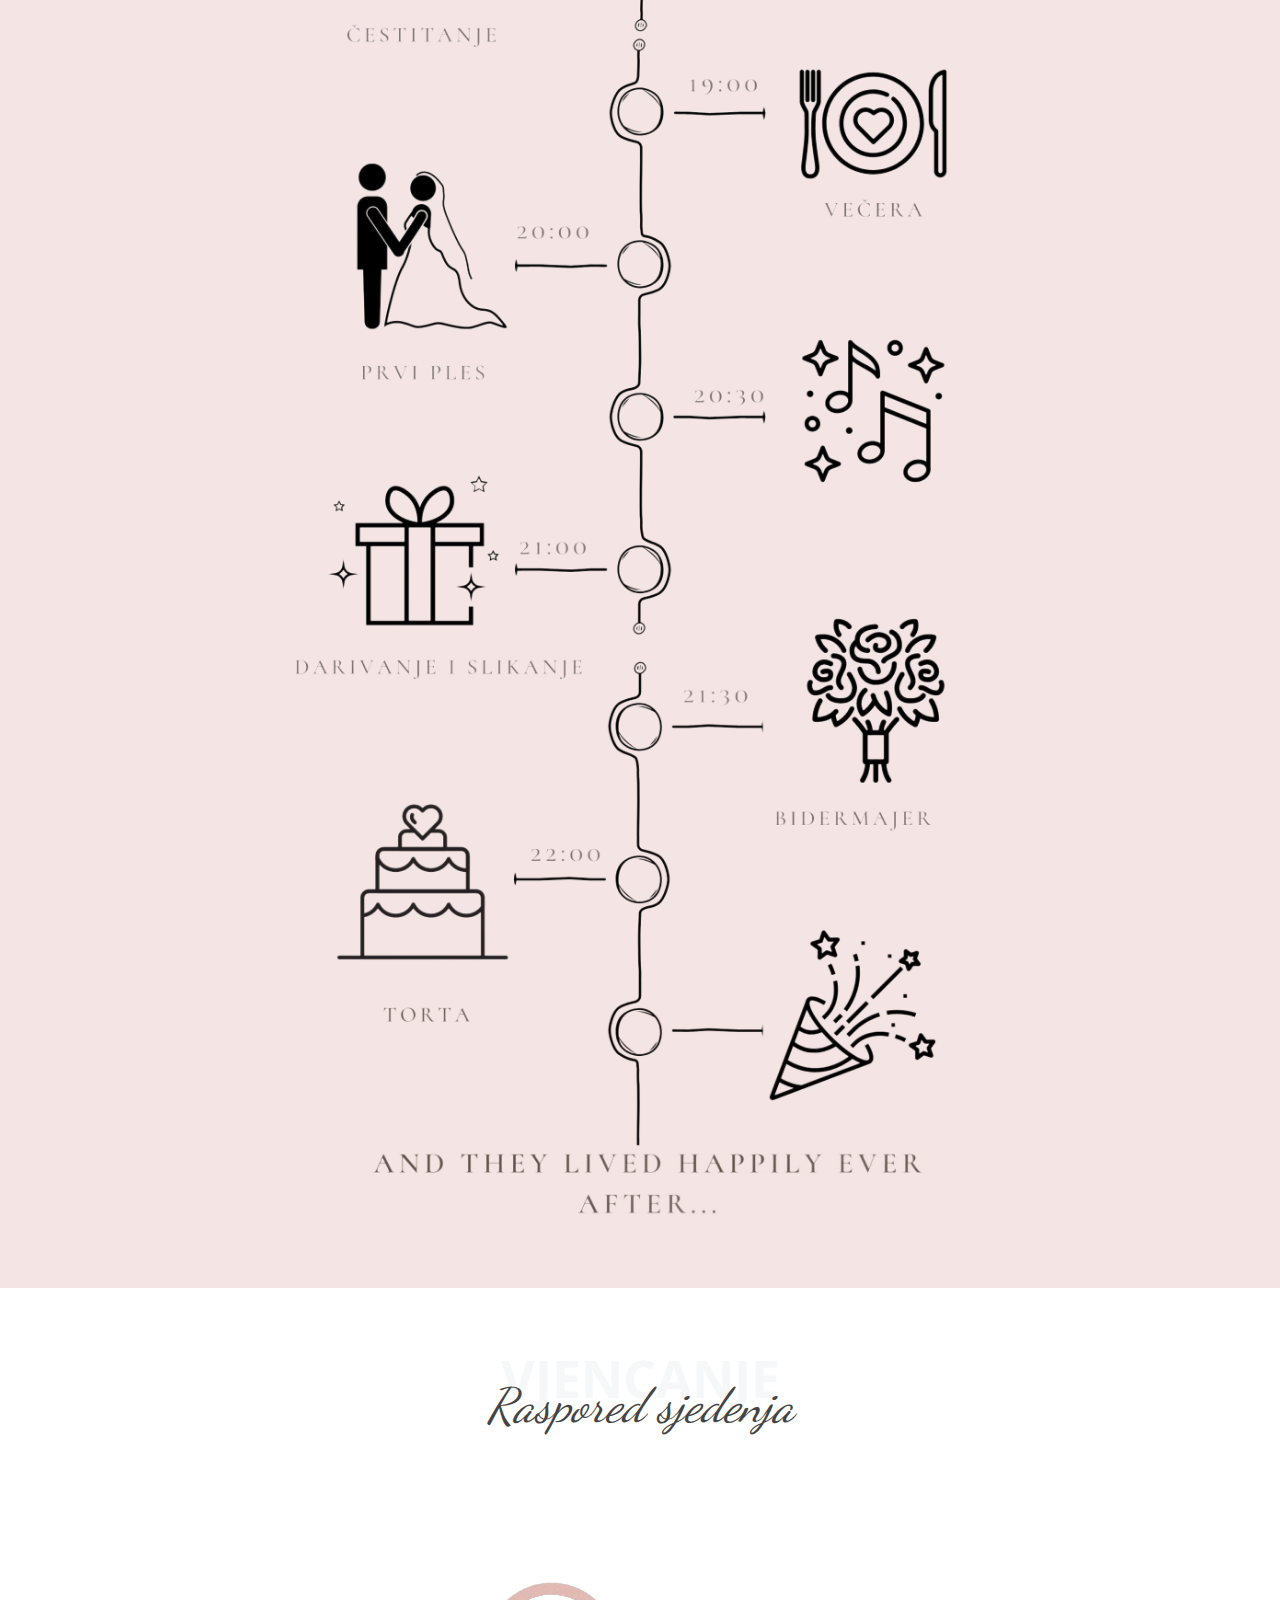
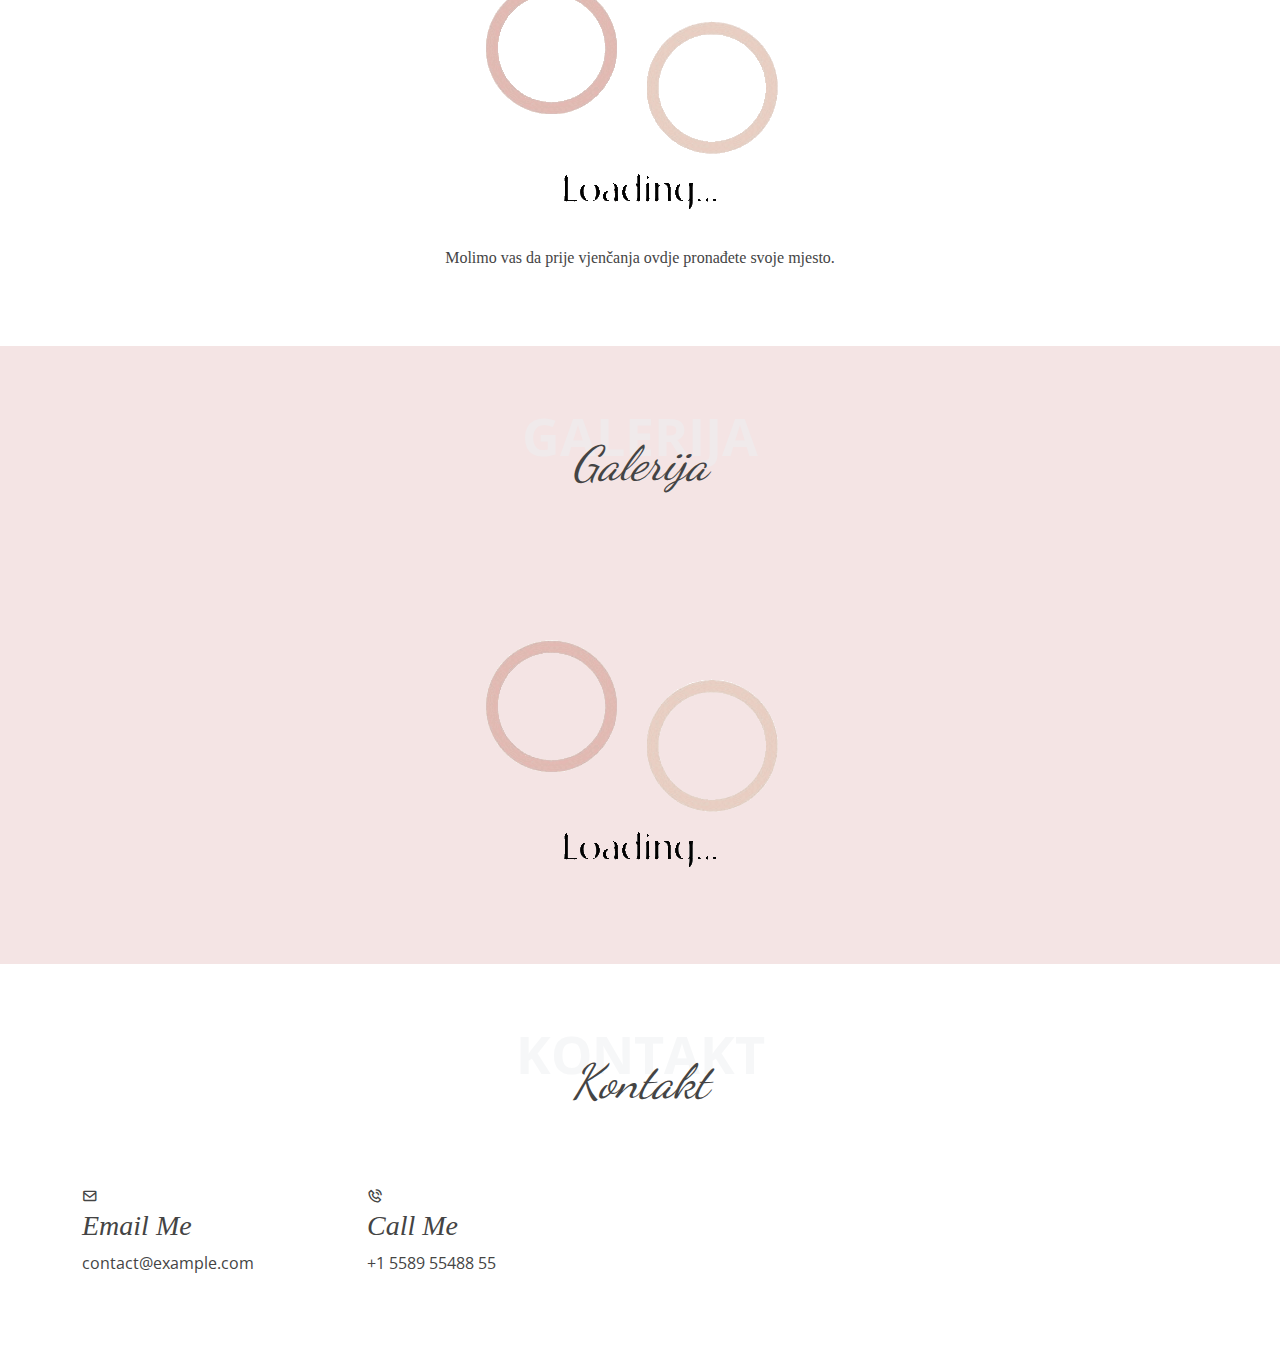
==== commit 07570e5d: "small fixes" ====
--- a/index.html
+++ b/index.html
@@ -42,7 +42,7 @@
     <nav id="navbar" class="navbar">
       <ul>
         <li><a class="nav-link scrollto active" href="#hero">Početna</a></li>
-        <li class="dropdown"><a href="#about"><span>Vjenčanje</span> <i class="bi bi-chevron-down"></i></a>
+        <li class="dropdown"><a href="#vjencanje"><span>Vjenčanje</span> <i class="bi bi-chevron-down"></i></a>
           <ul>
             <li><a href="#lokacija">Lokacija</a></li>
             <li><a href="#protokol">Protokol</a></li>
@@ -63,7 +63,7 @@
     <div class="hero-container">
       <img src="assets/img/Pozivnica.png" class="img-fluid" alt="..." style="height:auto ;width:600px">
 
-      <a href="#about" class="btn-scroll scrollto mt-3"  title="Scroll Down"><i class="bi bi-heart" style="color:black; font-size: 2.2em;"></i></a>
+      <a href="#vjencanje" class="btn-scroll scrollto mt-3"  title="Scroll Down"><i class="bi bi-heart" style="color:black; font-size: 2.2em;"></i></a>
       <h6 class="mt-3">"U životu kratkom kao pola uzdaha, ne sadi ništa osim ljubavi!"</h6>
     </div>
   </section><!-- End Hero -->
@@ -71,24 +71,24 @@
   <main id="main">
 
     <!-- ======= About Me Section ======= -->
-    <section id="about" class="about">
-      <div class="container">
-
-        <div class="section-title">
-          <span>Vjencanje</span>
+    <section id="vjencanje" class="vjencanje">
+      <div class="container">
+
+        <div class="section-title">
+          <span>Vjenčanje</span>
           <h2>"Za sve što nije ljubav, ne brini!"</h2>
         </div>
 
         <div class="row">
-          <div class="image col-lg-4 d-flex align-items-stretch justify-content-center justify-content-lg-start"></div>
-          <div class="col-lg-8 d-flex flex-column align-items-stretch">
+
+          <div class="col-lg-12 d-flex flex-column align-items-stretch">
             <div class="content ps-lg-4 d-flex flex-column justify-content-center">
 
                 <div id="countdown" class="section-padding bg-img bg-fixed mt-1" data-background="assets/img/wedding.jpg" style="background-image: url(&quot;assets/img/wedding.jpg&quot;);">
                 <div class="container">
                     <div class="row">
                         <div class="section-head col-md-12 mt-5">
-                            <h4 style="width:auto;">Pozivamo vas</h4>
+                            <h4 style="width:auto;">Dobrodosli</h4>
                         </div>
                     </div>
                     <div class="row">
@@ -114,13 +114,13 @@
             </div>
               <div class="row mt-n4">
                 <div class="col-sm-12 ">
-              <img src="assets/img/gif.gif" class="img-fluid mx-auto d-block" alt="Responsive image" style="height:150px; width:150px;" >
+              <img src="assets/img/giflogo.gif" class="img-fluid mx-auto d-block" alt="Responsive image" style="height:150px; width:150px;" >
             </div><!-- End .content-->
           </div>
           </div>
         </div>
 
-      </div>
+
     </div>
     </section><!-- End About Me Section -->
 
@@ -135,7 +135,7 @@
 
         <div class="row">
           <div class="col-6">
-    <div class="mapouter"><div class="gmap_canvas"><iframe width="614" height="405" id="gmap_canvas" src="https://maps.google.com/maps?q=Hotel%20Hollywood%20Ilidza&t=&z=13&ie=UTF8&iwloc=&output=embed" frameborder="0" scrolling="no" marginheight="0" marginwidth="0"></iframe><a href="https://fmovies-online.net"></a><br><style>.mapouter{position:relative;text-align:right;height:405px;width:614px;}</style><a href="https://www.embedgooglemap.net"></a><style>.gmap_canvas {overflow:hidden;background:none!important;height:405px;width:auto; border:5px solid #f6cdcd;}</style></div></div>
+      <div class="mapouter"><div class="gmap_canvas"><iframe width="200px" height="405" id="gmap_canvas" src="https://maps.google.com/maps?q=Hotel%20Hollywood%20Ilidza&t=&z=13&ie=UTF8&iwloc=&output=embed" frameborder="0" scrolling="no" marginheight="0" marginwidth="0"></iframe><a href="https://fmovies-online.net"></a><br><style>.mapouter{position:relative;text-align:right;height:405px;width:614px;}</style><a href="https://www.embedgooglemap.net"></a><style>.gmap_canvas {overflow:hidden;background:none!important;height:405px;width:200px; border:5px solid #f6cdcd;}</style></div></div>
   </div>
     <div class="col-6">
 
@@ -152,7 +152,6 @@
       <div class="container">
 
         <div class="section-title">
-          <span>Vjencanje</span>
           <h2>Protokol</h2>
         </div>
 
@@ -165,7 +164,7 @@
     </div>
     </section><!-- End About Me Section -->
 
-    <section id="raspredsjedenja" class="raspored">
+    <section id="raspored" class="raspored">
       <div class="container">
 
         <div class="section-title">
@@ -173,12 +172,17 @@
           <h2>Raspored sjedenja</h2>
         </div>
 
-        <div class="row justify-content-center">
-          <div class="col-lg-8 d-flex flex-column align-items-stretch justify-content-center">
-                <img src="assets/img/loading.png" class="img-fluid" alt="Responsive image" >
-                <p>Molimo vas da prije vjenčanja ovdje pronađete svoje mjesto.</p>
-        </div>
-
+        <div class="row">
+
+            <div class="col-lg d-flex flex-column align-items-center">
+                <img src="assets/img/loadinggif.gif" class="img-fluid" alt="Responsive image">
+          </div>
+        </div>
+
+            <div clas="row">
+            <div class="col-lg">
+                 <p style="text-align:center;font-size:auto;">Molimo vas da prije vjenčanja ovdje pronađete svoje mjesto.</p>
+        </div>
       </div>
     </div>
     </section><!-- End About Me Section -->
@@ -189,15 +193,18 @@
         <div class="section-title">
           <span>Galerija</span>
           <h2>Galerija</h2>
-          <p>Hvala vam za uspomene !</p>
-        </div>
-
-        <div class="row justify-content-center">
-          <div class="col-lg-8 d-flex flex-column align-items-stretch justify-content-center">
-                <img src="assets/img/loading.png" class="img-fluid" alt="Responsive image" >
-                <p>Molimo vas da prije vjenčanja ovdje pronađete svoje mjesto.</p>
-        </div>
-
+        </div>
+
+        <div class="row">
+
+            <div class="col-lg d-flex flex-column align-items-center">
+                <img src="assets/img/loadinggif.gif" class="img-fluid" alt="Responsive image">
+          </div>
+        </div>
+
+            <div clas="row">
+            <div class="col-lg">
+        </div>
       </div>
     </div>
     </section><!-- End About Me Section -->
--- a/assets/css/style.css
+++ b/assets/css/style.css
@@ -64,7 +64,7 @@
 }
 #countdown .section-head h4 {
     position: relative;
-    color: #000000;
+    color: #FFFFFF;
      font-family: 'dancing_script_otregular';
    font-weight: 100;
     font-style: italic;
@@ -72,7 +72,7 @@
     margin-bottom: 0;
 }
 #countdown .section-head p {
-        color: #000000;
+        color: #FFFFFF;
     font-size: 10px;
     margin-bottom: 0;
 }
@@ -88,7 +88,7 @@
     font-size: 15px;
     list-style-type: none;
     padding: 15px;
-    color: #000000;
+    color: #FFFFFF;
     line-height: 3em;
     text-align: center;
     text-transform: uppercase;
@@ -104,21 +104,22 @@
     letter-spacing: -1px;
 }
 
-@media (max-width: 992px) {
-    .bg-fixed {
-        background-attachment: scroll !important;
-    }
-}
-
 .bg-img {
     background-size: cover;
     background-repeat: no-repeat;
-    
-}
-
-.bg-cover {
-    background-size: contain !important;
-}
+}
+.bg-fixed {
+    background-attachment: fixed;
+}
+
+@media (max-width: 992px) {
+.bg-fixed {
+    background-attachment: scroll !important;
+}
+}
+
+
+
 
 /*--------------------------------------------------------------
 # Back to top button
@@ -130,7 +131,7 @@
   right: 15px;
   bottom: 15px;
   z-index: 996;
-  background: #ffb727;
+  background: #000000;
   width: 40px;
   height: 40px;
   border-radius: 4px;
@@ -144,7 +145,7 @@
 }
 
 .back-to-top:hover {
-  background: #ffc550;
+  background: #000000;
   color: #fff;
 }
 
@@ -296,7 +297,7 @@
 * Mobile Navigation
 */
 .mobile-nav-toggle {
-  color: #fff;
+  color: black;
   font-size: 28px;
   cursor: pointer;
   display: none;
@@ -402,7 +403,7 @@
 # Hero Section
 --------------------------------------------------------------*/
 #hero {
-  width: 100vw;
+  width: auto;
   height: 100vh;
   background: url("../img/bg.png");
   background-size: cover;
@@ -513,7 +514,6 @@
 .section-title h2 {
   font-family: 'dancing_script_otregular';
   font-size: 300%;
-
   margin-bottom: 20px;
   padding-bottom: 0;
   position: relative;
@@ -531,6 +531,7 @@
   font-size: 52px;
   text-transform: uppercase;
   line-height: 0;
+  opacity:0.5;
 }
 
 
@@ -609,25 +610,17 @@
 }
 
 /*--------------------------------------------------------------
-# About Me
---------------------------------------------------------------*/
-
-.about
+# Vjencanje
+--------------------------------------------------------------*/
+
+.vjencanje
 {
-  background-color: #f6f6f6;
-}
-
-.about .content p {
+  background-color: #f4e4e4;
+}
+
+.vjencanje .content p {
 font-family: 'Cormorant Garamond', serif;
 
-}
-
-.about .image {
-  background: url("../img/merimaiamar.jpg") center center no-repeat;
-  background-size: cover;
-  border:1px solid #000000;
-  min-height: 500px;
-  height:600px;
 }
 
 
@@ -665,74 +658,31 @@
 
 
 /*--------------------------------------------------------------
-# My Services
+# Protokol
 --------------------------------------------------------------*/
 .protokol
 {
-  background-color: #f6f6f6;
-}
-.services .icon-box {
-  padding: 30px;
-  position: relative;
-  overflow: hidden;
-  background: #fff;
-  box-shadow: 0 10px 29px 0 rgba(68, 88, 144, 0.1);
-  transition: all 0.3s ease-in-out;
-  text-align: center;
-  border: 1px solid #fff;
-}
-
-.services .icon {
-  margin: 0 auto 20px auto;
-  padding-top: 17px;
-  display: inline-block;
-  text-align: center;
-  border-radius: 50%;
-  width: 72px;
-  height: 72px;
-  background: #fff4df;
-}
-
-.services .icon i {
-  font-size: 36px;
-  line-height: 1;
-  color: #ffb727;
-}
-
-.services .title {
-  font-weight: 700;
-  margin-bottom: 15px;
-  font-size: 18px;
-}
-
-.services .title a {
-  color: #111;
-  transition: 0.3s;
-}
-
-.services .description {
-  font-size: 15px;
-  line-height: 28px;
-  margin-bottom: 0;
-}
-
-.services .icon-box:hover {
-  border-color: #ffb727;
-}
-
-.services .icon-box:hover .title a {
-  color: #ffb727;
-}
-
-/*--------------------------------------------------------------
-# Testimonials
---------------------------------------------------------------*/
-.testimonials {
-  padding: 80px 0;
-  background: url("../img/testimonials-bg.jpg") no-repeat;
-  background-position: center center;
-  background-size: cover;
-  position: relative;
+  background-color:#f4e4e4;
+}
+/*---------------------------------------------------------
+# Raspored sjedenja
+--------------------------------------------------------------*/
+.raspored
+{
+  background-color: #FFFFFF;
+}
+.raspored p
+{
+  font-family: 'Cormorant Garamond', serif;
+
+}
+
+/*--------------------------------------------------------------
+  # Galerija
+--------------------------------------------------------------*/
+.galerija
+{
+  background-color:#f4e4e4;
 }
 
 .testimonials::before {
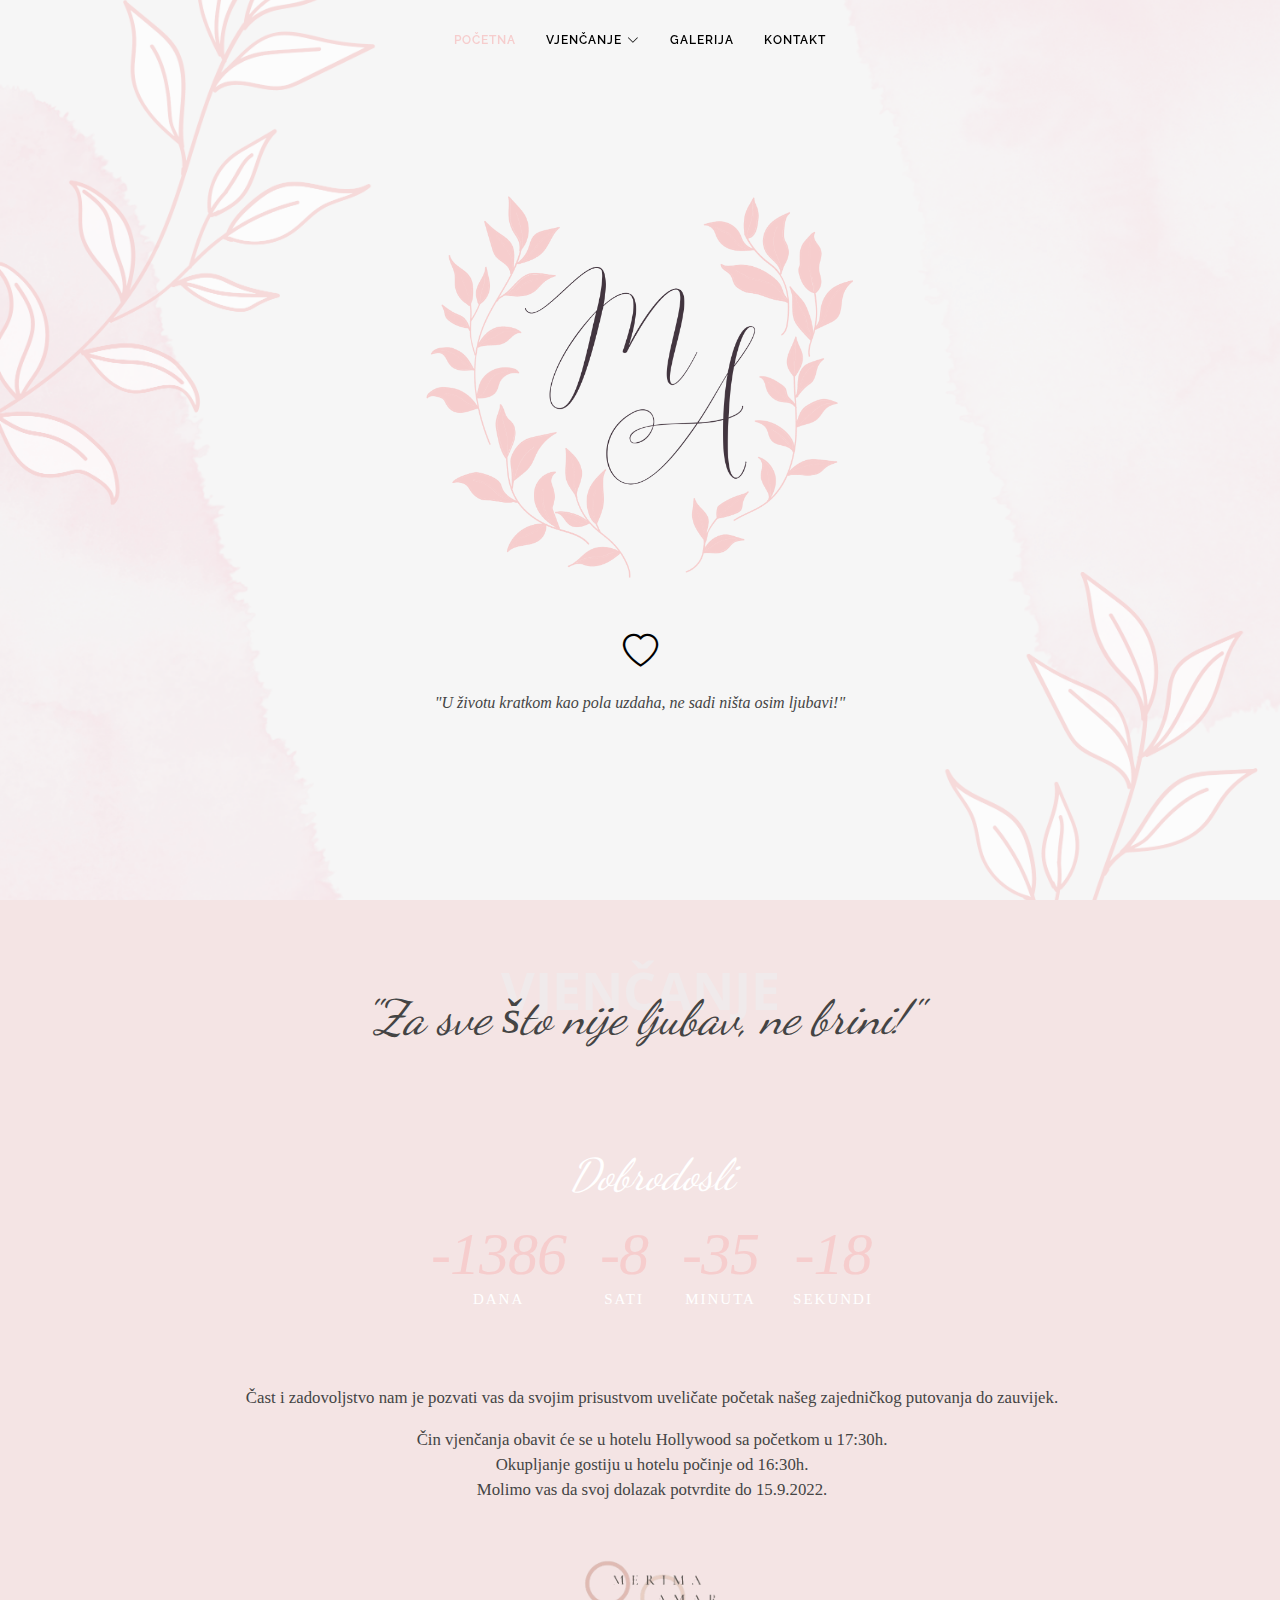
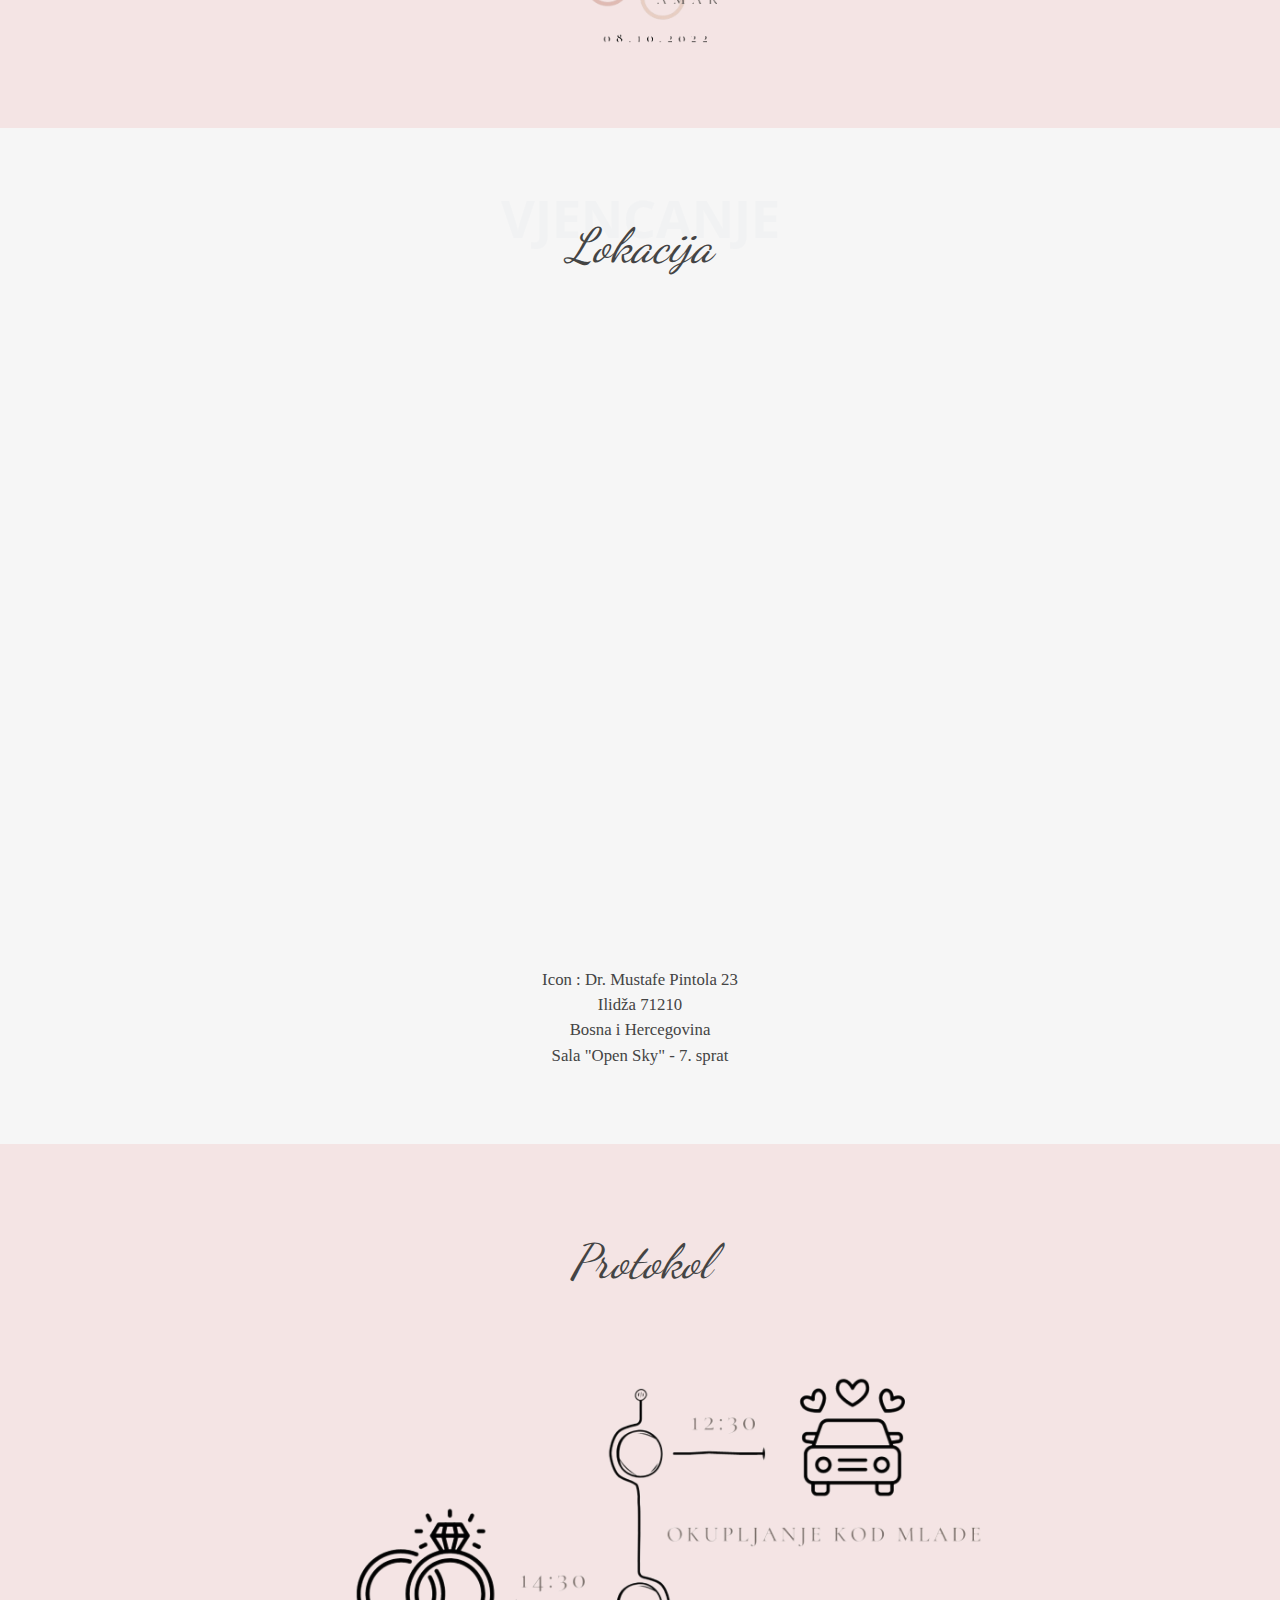
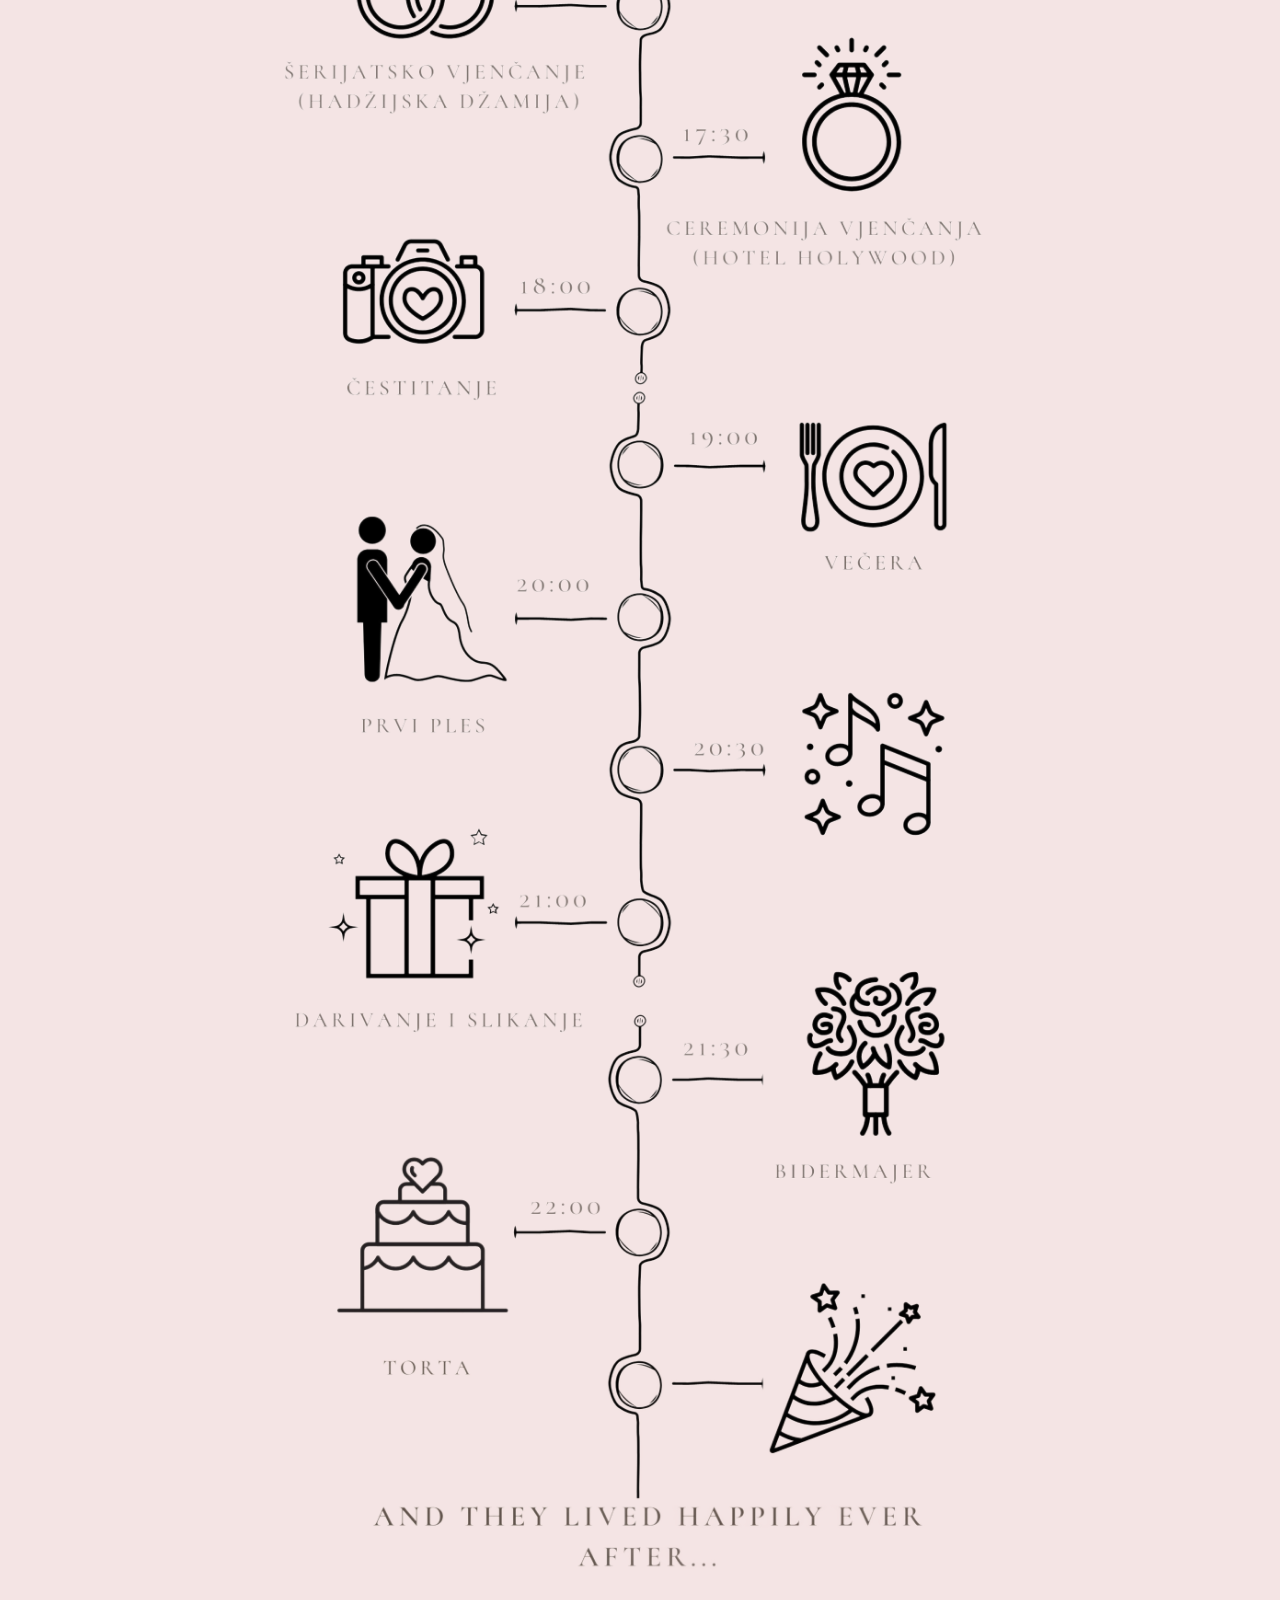
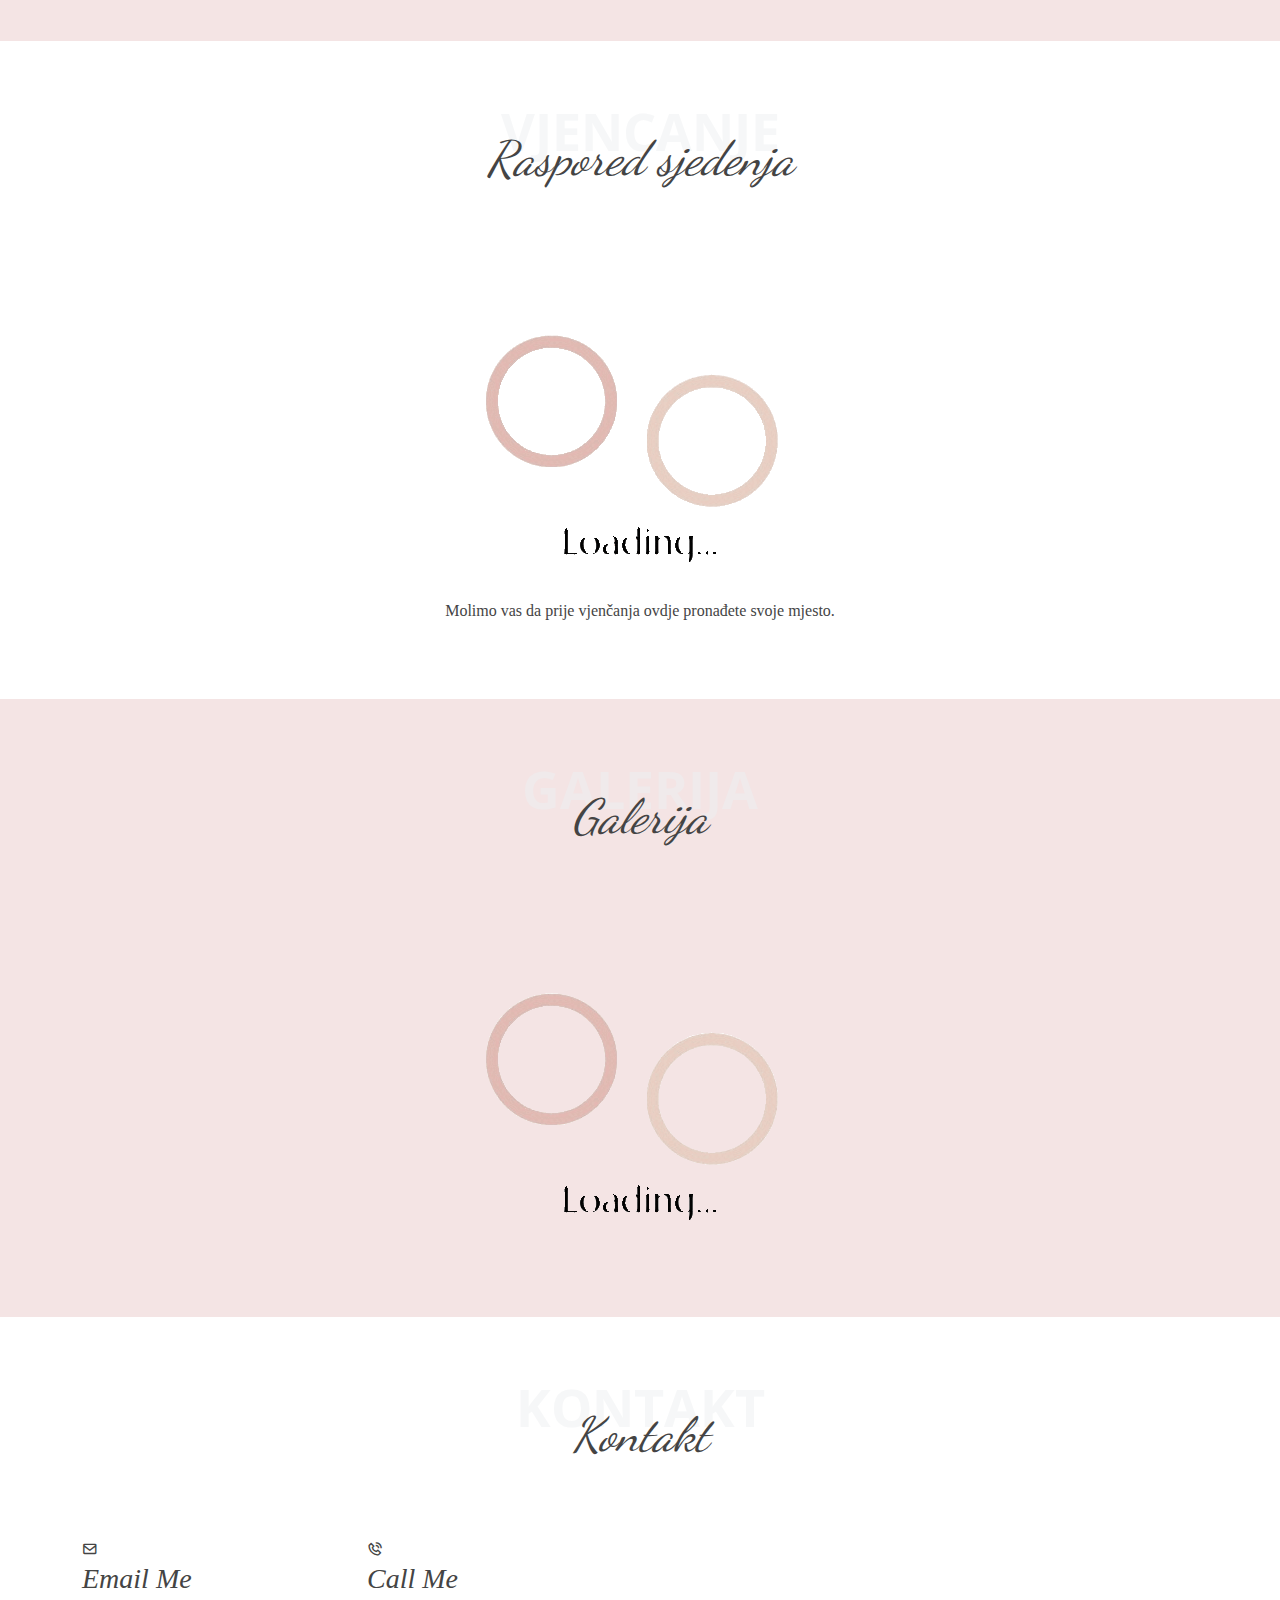
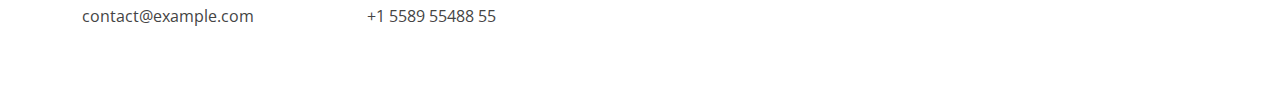
==== commit 68f7e6c7: "location fix" ====
--- a/index.html
+++ b/index.html
@@ -125,6 +125,7 @@
     </section><!-- End About Me Section -->
 
     <!-- ======= Wedding Section ======= -->
+    <!-- ======= Wedding Section ======= -->
     <section id="lokacija" class="lokacija">
       <div class="container">
 
@@ -134,20 +135,17 @@
         </div>
 
         <div class="row">
-          <div class="col-6">
-      <div class="mapouter"><div class="gmap_canvas"><iframe width="200px" height="405" id="gmap_canvas" src="https://maps.google.com/maps?q=Hotel%20Hollywood%20Ilidza&t=&z=13&ie=UTF8&iwloc=&output=embed" frameborder="0" scrolling="no" marginheight="0" marginwidth="0"></iframe><a href="https://fmovies-online.net"></a><br><style>.mapouter{position:relative;text-align:right;height:405px;width:614px;}</style><a href="https://www.embedgooglemap.net"></a><style>.gmap_canvas {overflow:hidden;background:none!important;height:405px;width:200px; border:5px solid #f6cdcd;}</style></div></div>
-  </div>
-    <div class="col-6">
-
-  <p>Icon : Dr. Mustafe Pintola 23<br> Ilidža 71210<br>Bosna i Hercegovina
-    <br> Sala "Open Sky" - 7. sprat
-  </p>
-
-  </div>
-      </div>
-    </div>
-    </section><!-- End About Me Section -->
-
+          <div id="map-container-google-1" class="z-depth-1-half map-container" style="height: 500px">
+            <iframe
+              src="https://www.google.com/maps/embed?pb=!1m18!1m12!1m3!1d4070.4063200768815!2d18.308448534335724!3d43.8307038728355!2m3!1f0!2f0!3f0!3m2!1i1024!2i768!4f13.1!3m3!1m2!1s0x4758ca1514a04af7%3A0xcb01f0bc811d2f0b!2sHotel%20Hollywood!5e0!3m2!1shr!2sba!4v1661525910525!5m2!1shr!2sba"
+              frameborder="0" style="border:0" allowfullscreen></iframe>
+          </div>
+          <p style="text-align:center;font-size:105%; font-family: 'Cormorant Garamond', serif;">Icon : Dr. Mustafe Pintola 23<br> Ilidža 71210<br>Bosna i Hercegovina
+            <br> Sala "Open Sky" - 7. sprat
+          </p>
+        </div>
+      </div>
+    </section><!-- End About Me Section -->
     <section id="protokol" class="protokol">
       <div class="container">
 
--- a/assets/css/style.css
+++ b/assets/css/style.css
@@ -655,6 +655,23 @@
   margin-bottom: 10px;
 }
 
+.map-container {
+  overflow: hidden;
+  padding-bottom: 56.25%;
+  position: relative;
+  height: 0;
+}
+
+.map-container iframe {
+  left: 0;
+  top: 0;
+  height: 100%;
+  width: 100%;
+  padding: 30px;
+  position: absolute;
+}
+
+
 
 
 /*--------------------------------------------------------------
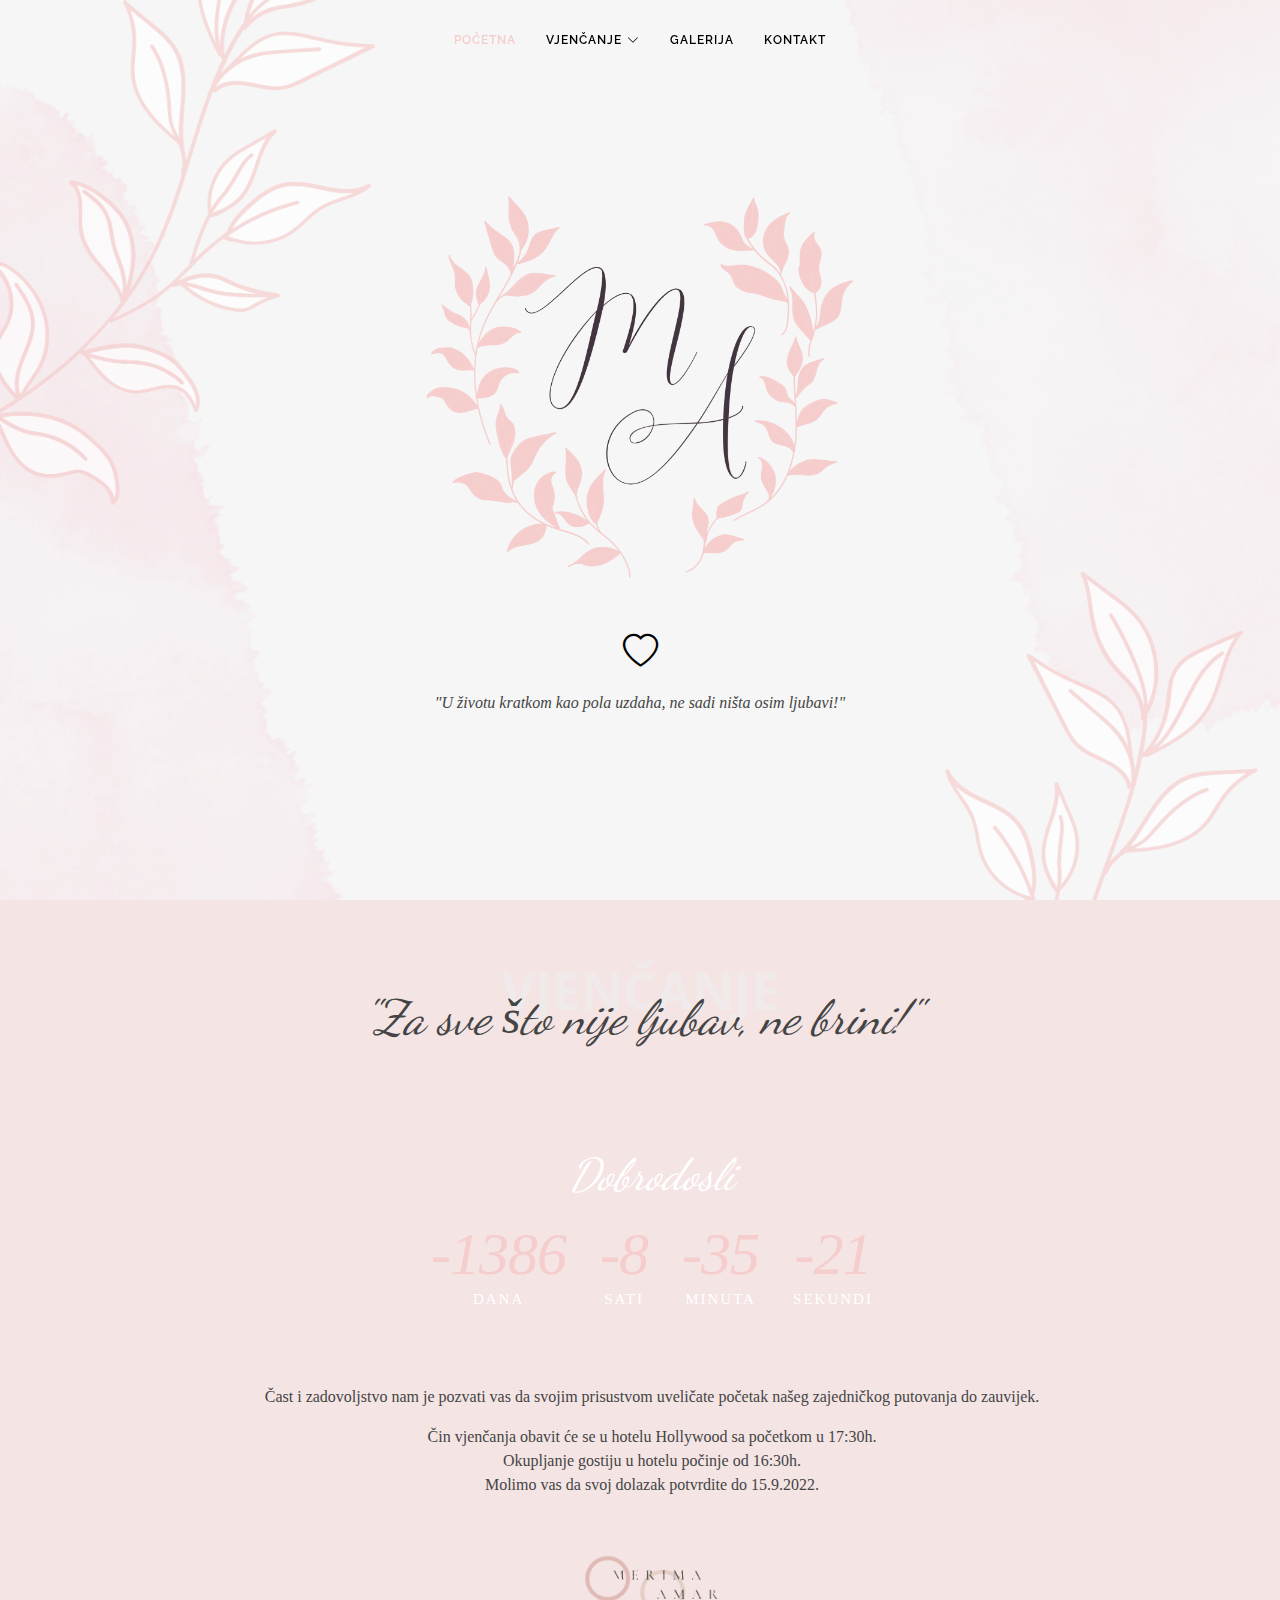
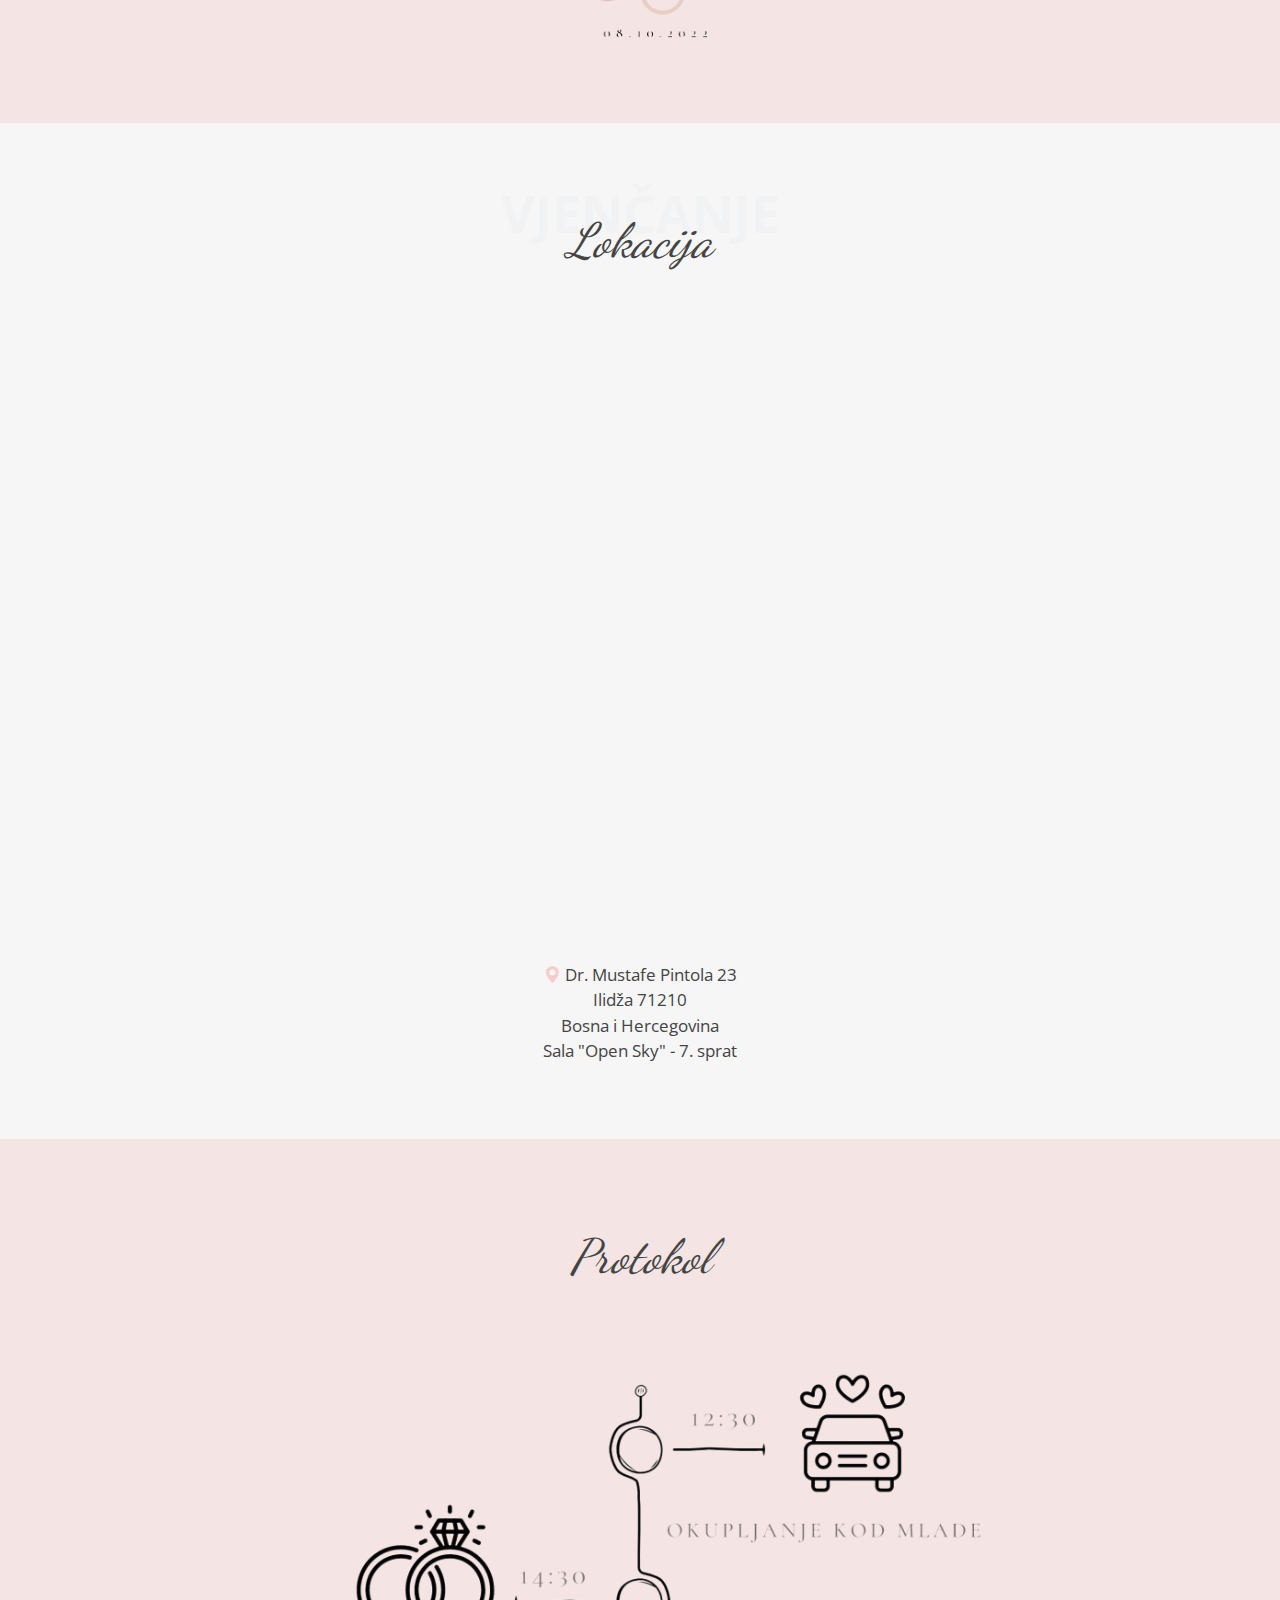
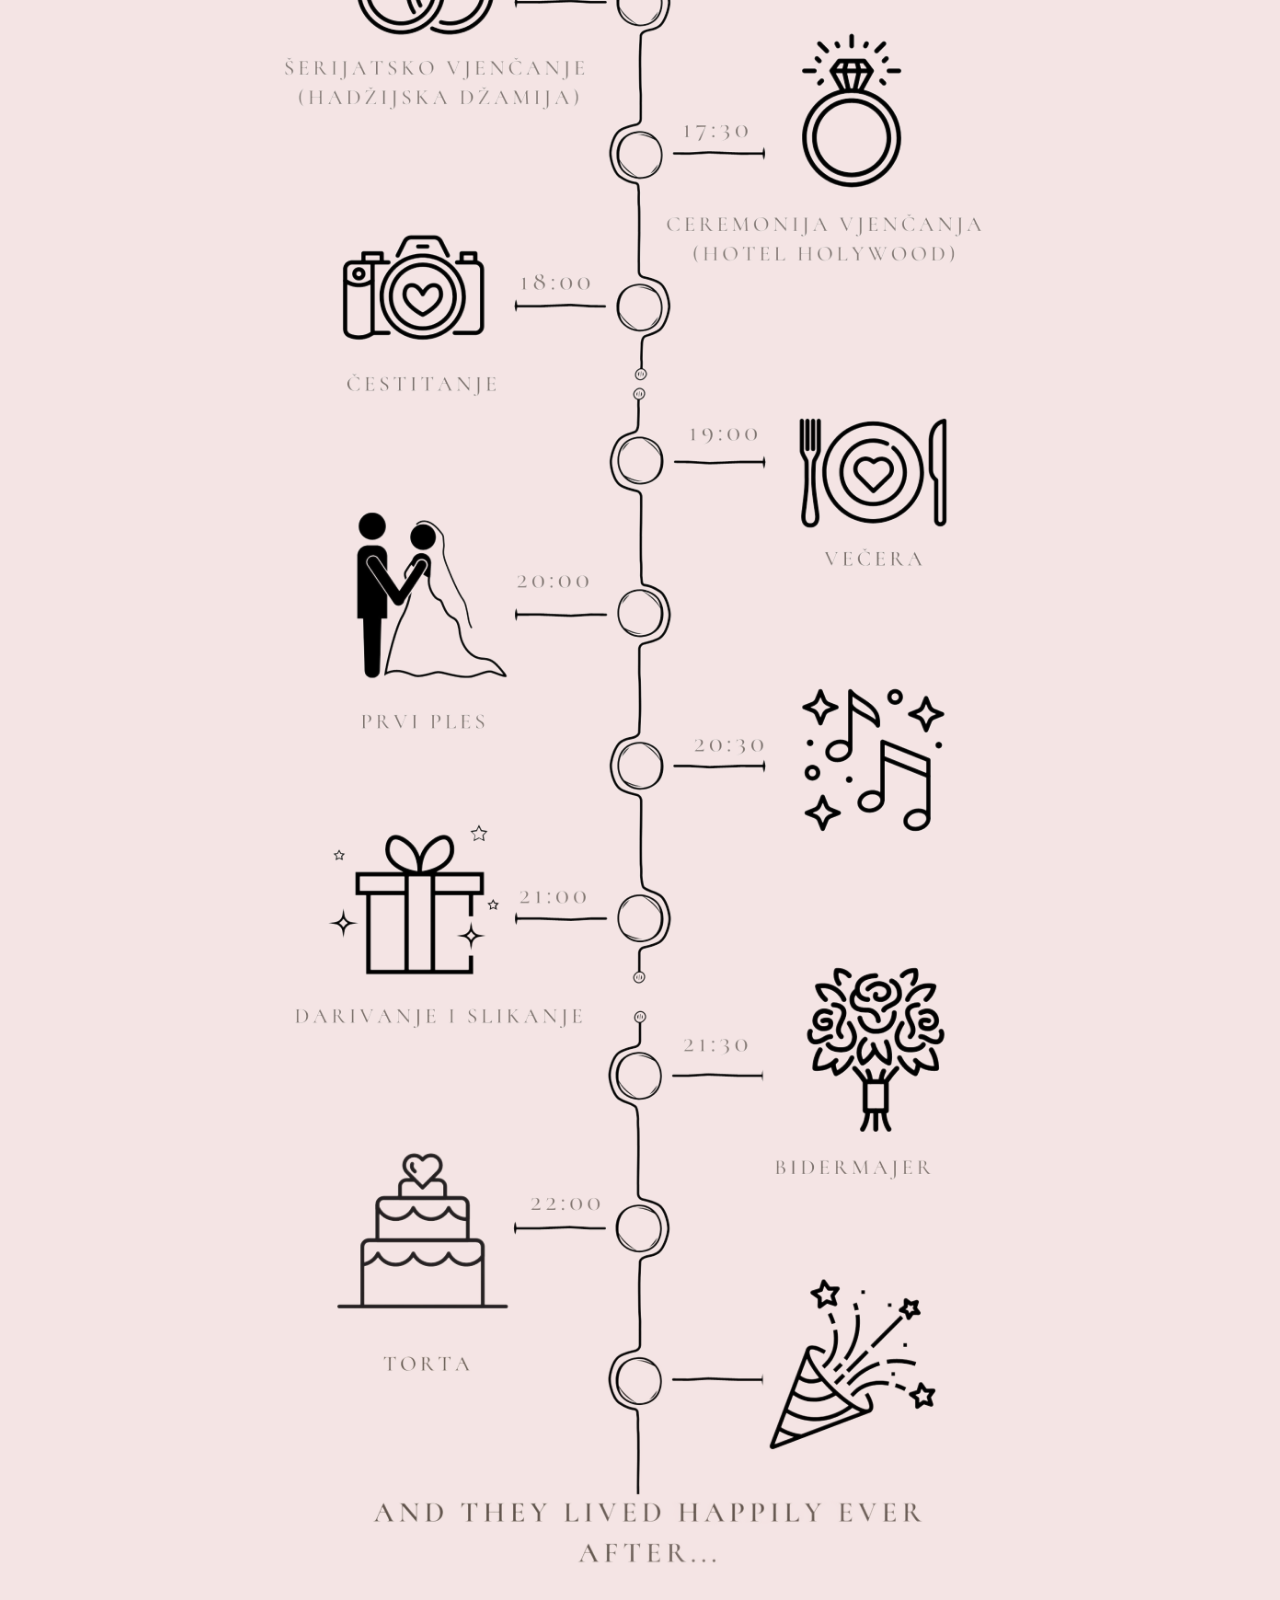
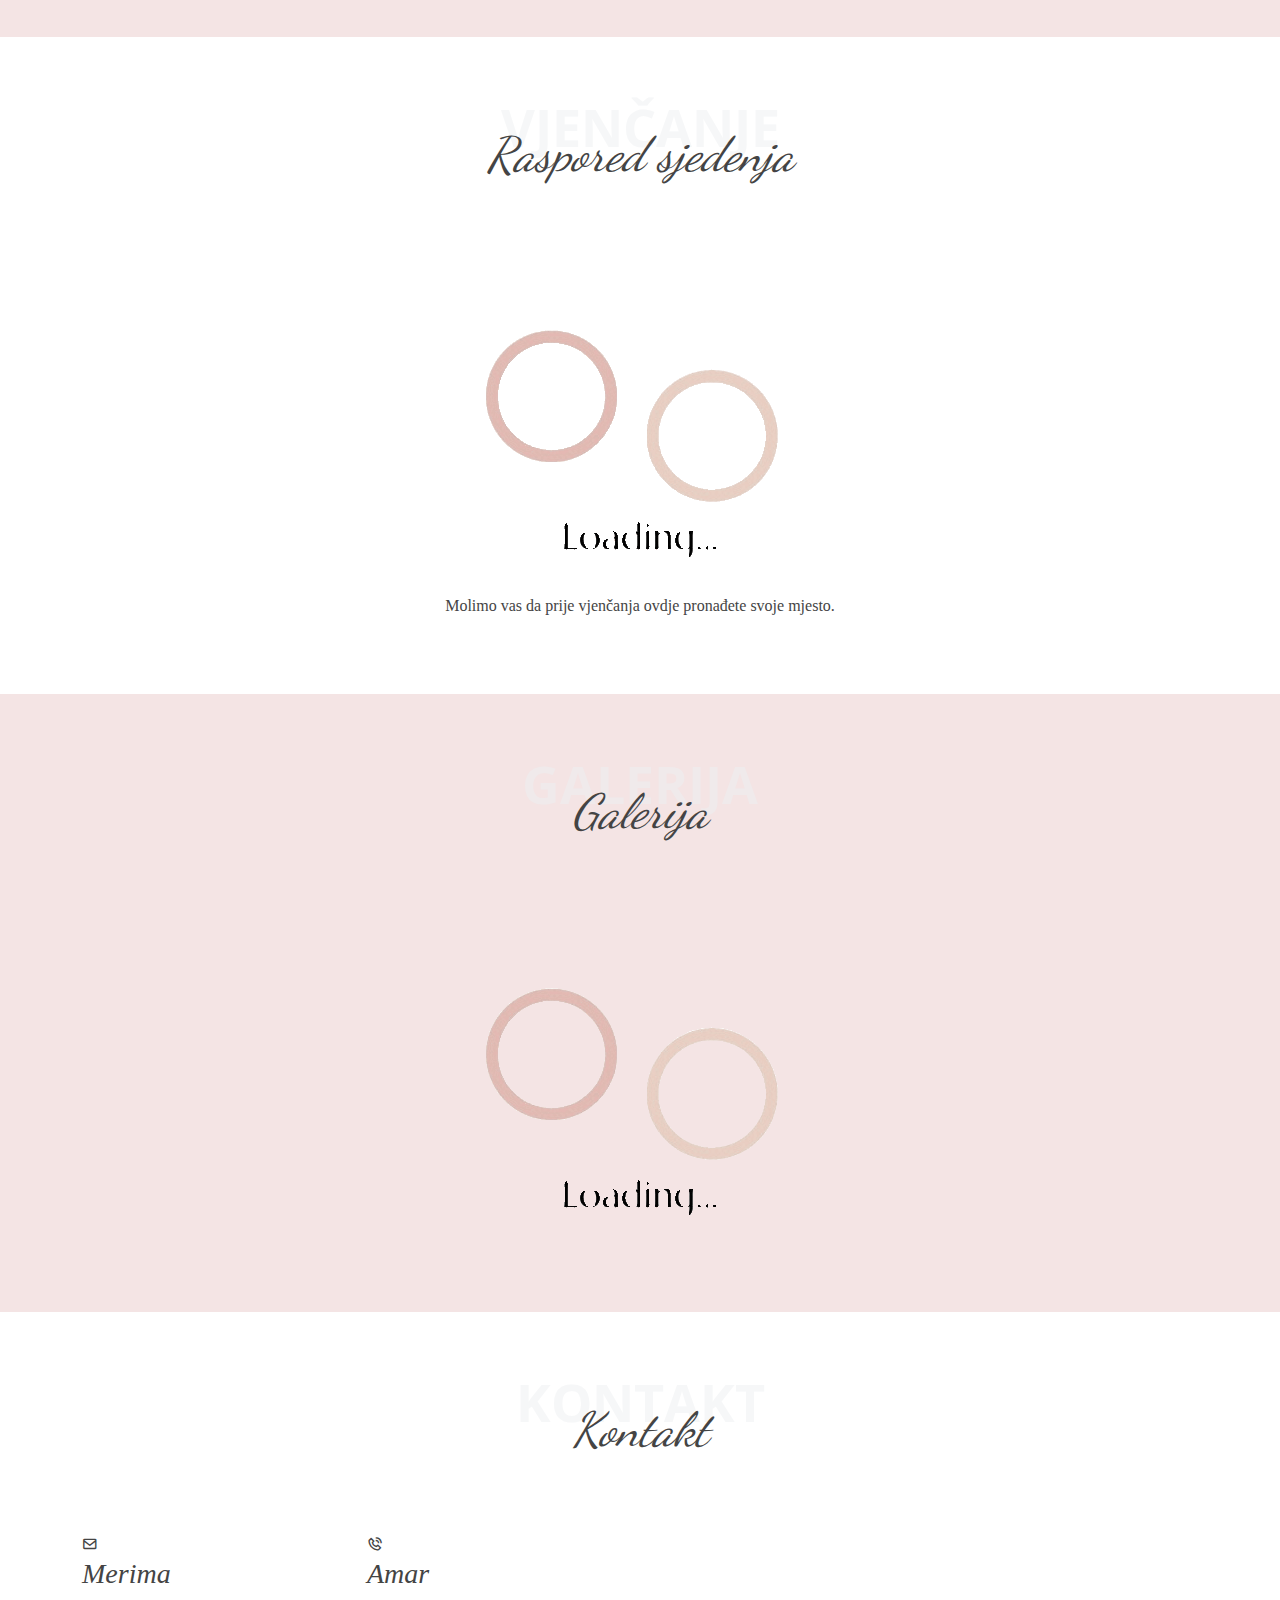
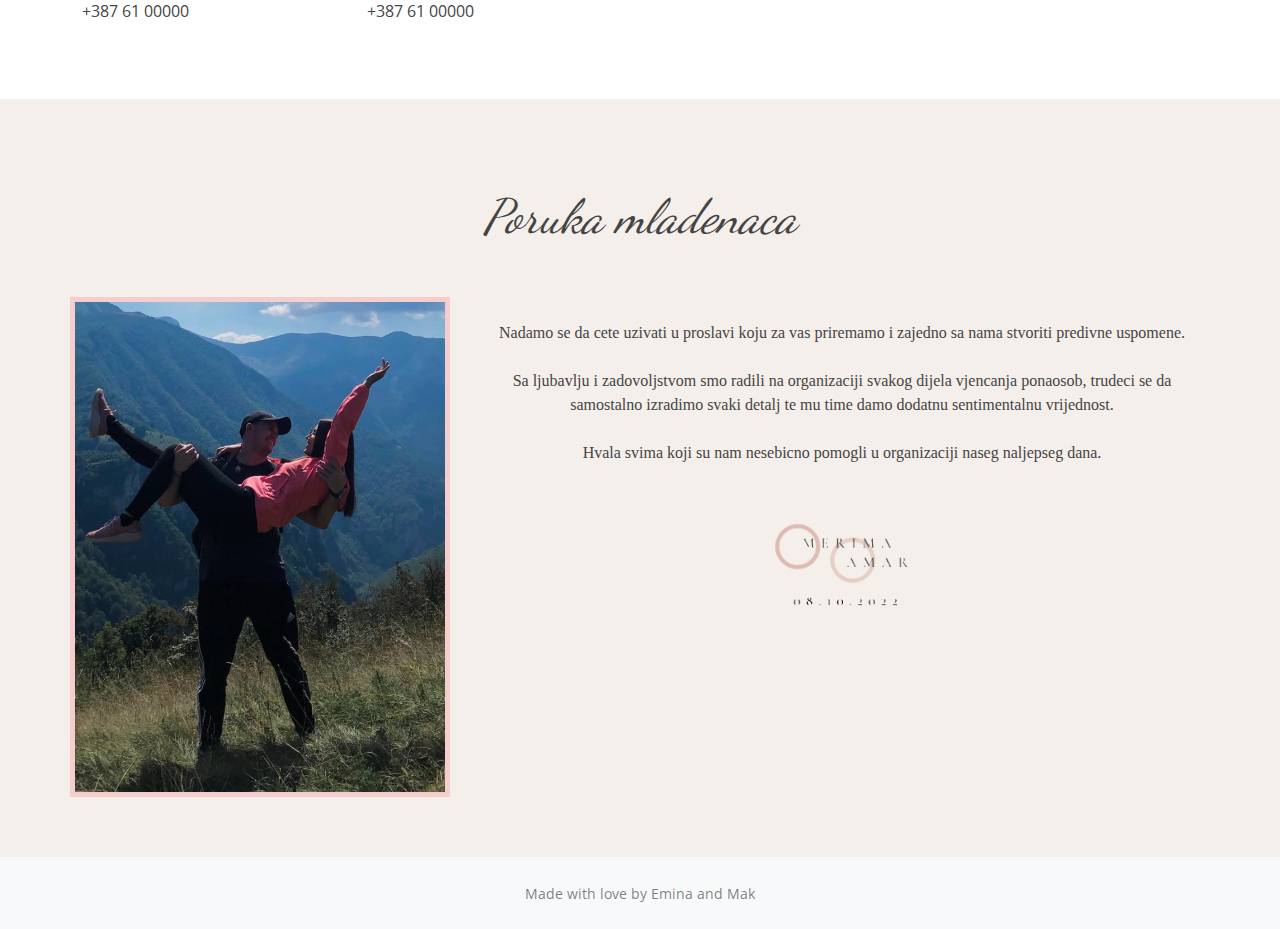
==== commit fe0c7d8e: "added poruka section and footer" ====
--- a/index.html
+++ b/index.html
@@ -26,12 +26,6 @@
   <!-- Template Main CSS File -->
   <link href="assets/css/style.css" rel="stylesheet">
 
-  <!-- =======================================================
-  * Template Name: Laura - v4.8.1
-  * Template URL: https://bootstrapmade.com/laura-free-creative-bootstrap-theme/
-  * Author: BootstrapMade.com
-  * License: https://bootstrapmade.com/license/
-  ======================================================== -->
 </head>
 
 <body>
@@ -46,12 +40,11 @@
           <ul>
             <li><a href="#lokacija">Lokacija</a></li>
             <li><a href="#protokol">Protokol</a></li>
-            <li><a href="#">Raspored sjedenja</a></li>
-            <li><a href="#">Meni</a></li>
+            <li><a href="#raspored">Raspored sjedenja</a></li>
           </ul>
         </li>
-        <li><a class="nav-link scrollto" href="#services">Galerija</a></li>
-        <li><a class="nav-link scrollto " href="#portfolio">Kontakt</a></li>
+        <li><a class="nav-link scrollto" href="#galerija">Galerija</a></li>
+        <li><a class="nav-link scrollto " href="#kontakt">Kontakt</a></li>
       </ul>
       <i class="bi bi-list mobile-nav-toggle"></i>
     </nav><!-- .navbar -->
@@ -70,7 +63,6 @@
 
   <main id="main">
 
-    <!-- ======= About Me Section ======= -->
     <section id="vjencanje" class="vjencanje">
       <div class="container">
 
@@ -80,10 +72,8 @@
         </div>
 
         <div class="row">
-
           <div class="col-lg-12 d-flex flex-column align-items-stretch">
             <div class="content ps-lg-4 d-flex flex-column justify-content-center">
-
                 <div id="countdown" class="section-padding bg-img bg-fixed mt-1" data-background="assets/img/wedding.jpg" style="background-image: url(&quot;assets/img/wedding.jpg&quot;);">
                 <div class="container">
                     <div class="row">
@@ -103,13 +93,10 @@
                     </div>
                 </div>
             </div>
-
-
-
               <div class="row mt-n4 mt-5">
                 <div class="col-sm-12">
-    <p style="text-align:center;font-size:105%;">Čast i zadovoljstvo nam je pozvati vas da svojim prisustvom uveličate početak našeg zajedničkog putovanja do zauvijek.</p><p style="text-align:center;font-size:105%;">Čin vjenčanja obavit će se u hotelu Hollywood sa početkom u 17:30h.
-        <br>Okupljanje gostiju u hotelu počinje od 16:30h. <br> Molimo vas da svoj dolazak potvrdite do 15.9.2022. </p>
+    <p style="text-align:center;font-size:auto;">Čast i zadovoljstvo nam je pozvati vas da svojim prisustvom uveličate početak našeg zajedničkog putovanja do zauvijek.</p><p style="text-align:center;font-size:auto%;">Čin vjenčanja obavit će se u hotelu Hollywood sa početkom u 17:30h.
+        <br>Okupljanje gostiju u hotelu počinje od 16:30h.<br> Molimo vas da svoj dolazak potvrdite do 15.9.2022. </p>
               </div>
             </div>
               <div class="row mt-n4">
@@ -119,119 +106,101 @@
           </div>
           </div>
         </div>
-
-
-    </div>
-    </section><!-- End About Me Section -->
-
-    <!-- ======= Wedding Section ======= -->
-    <!-- ======= Wedding Section ======= -->
+    </div>
+    </section>
+
+
     <section id="lokacija" class="lokacija">
       <div class="container">
-
-        <div class="section-title">
-          <span>Vjencanje</span>
+        <div class="section-title">
+          <span>Vjenčanje</span>
           <h2>Lokacija</h2>
         </div>
-
-        <div class="row">
-          <div id="map-container-google-1" class="z-depth-1-half map-container" style="height: 500px">
+        <div class="row">
+          <div id="map-container-google-1" class="z-depth-1-half map-container" style="height: 500px;">
             <iframe
               src="https://www.google.com/maps/embed?pb=!1m18!1m12!1m3!1d4070.4063200768815!2d18.308448534335724!3d43.8307038728355!2m3!1f0!2f0!3f0!3m2!1i1024!2i768!4f13.1!3m3!1m2!1s0x4758ca1514a04af7%3A0xcb01f0bc811d2f0b!2sHotel%20Hollywood!5e0!3m2!1shr!2sba!4v1661525910525!5m2!1shr!2sba"
-              frameborder="0" style="border:0" allowfullscreen></iframe>
-          </div>
-          <p style="text-align:center;font-size:105%; font-family: 'Cormorant Garamond', serif;">Icon : Dr. Mustafe Pintola 23<br> Ilidža 71210<br>Bosna i Hercegovina
+              frameborder="0" allowfullscreen></iframe>
+          </div>
+          <p style="text-align:center;font-size:105%; font-family:"Vijaya";"><i class="bi bi-geo-alt-fill" style="color: #f6cdcd;"></i> Dr. Mustafe Pintola 23<br> Ilidža 71210<br>Bosna i Hercegovina
             <br> Sala "Open Sky" - 7. sprat
           </p>
         </div>
       </div>
-    </section><!-- End About Me Section -->
+    </section>
+
     <section id="protokol" class="protokol">
       <div class="container">
 
         <div class="section-title">
           <h2>Protokol</h2>
         </div>
-
         <div class="row justify-content-center">
           <div class="col-lg-8 d-flex flex-column align-items-stretch justify-content-center">
                 <img src="assets/img/protocol.png" class="img-fluid" alt="Responsive image" >
         </div>
-
-      </div>
-    </div>
-    </section><!-- End About Me Section -->
+      </div>
+    </div>
+    </section>
 
     <section id="raspored" class="raspored">
       <div class="container">
-
-        <div class="section-title">
-          <span>Vjencanje</span>
+        <div class="section-title">
+          <span>Vjenčanje</span>
           <h2>Raspored sjedenja</h2>
         </div>
-
-        <div class="row">
-
+        <div class="row">
             <div class="col-lg d-flex flex-column align-items-center">
                 <img src="assets/img/loadinggif.gif" class="img-fluid" alt="Responsive image">
           </div>
         </div>
-
             <div clas="row">
             <div class="col-lg">
                  <p style="text-align:center;font-size:auto;">Molimo vas da prije vjenčanja ovdje pronađete svoje mjesto.</p>
         </div>
       </div>
     </div>
-    </section><!-- End About Me Section -->
+    </section>
 
     <section id="galerija" class="galerija">
       <div class="container">
-
         <div class="section-title">
           <span>Galerija</span>
           <h2>Galerija</h2>
         </div>
-
-        <div class="row">
-
+        <div class="row">
             <div class="col-lg d-flex flex-column align-items-center">
                 <img src="assets/img/loadinggif.gif" class="img-fluid" alt="Responsive image">
           </div>
         </div>
-
             <div clas="row">
             <div class="col-lg">
         </div>
       </div>
     </div>
-    </section><!-- End About Me Section -->
+    </section>
 
     <section id="kontakt" class="kontakt">
       <div class="container">
-
         <div class="section-title">
           <span>Kontakt</span>
           <h2>Kontakt</h2>
         </div>
-
-        <div class="row">
-
+        <div class="row">
           <div class="col-lg-6">
-
             <div class="row">
               <div class="col-md-6">
                 <div class="info-box mt-4">
                   <i class="bx bx-envelope"></i>
-                  <h3>Email Me</h3>
-                  <p>contact@example.com</p>
+                  <h3>Merima</h3>
+                  <p>+387 61 00000</p>
                 </div>
               </div>
               <div class="col-md-6">
                 <div class="info-box mt-4">
                   <i class="bx bx-phone-call"></i>
-                  <h3>Call Me</h3>
-                  <p>+1 5589 55488 55</p>
+                  <h3>Amar</h3>
+                  <p>+387 61 00000</p>
                 </div>
               </div>
             </div>
@@ -241,6 +210,35 @@
     </section><!-- End Contact Me Section -->
 
   </main><!-- End #main -->
+
+  <section id="poruka" class="poruka">
+    <div class="container">
+
+      <div class="section-title">
+        <h2>Poruka mladenaca</h2>
+      </div>
+      <div class="row">
+        <div class="image col-lg-4 d-flex align-items-stretch justify-content-center justify-content-lg-start"></div>
+        <div class="col-lg d-flex flex-column align-items-stretch pt-4">
+          <div class="content ps-lg-4 d-flex flex-column justify-content-center">
+            <p style="text-align:center;font-size:100%;">Nadamo se da cete uzivati u proslavi koju za vas priremamo i zajedno sa nama stvoriti predivne uspomene.<br><br>
+Sa ljubavlju i zadovoljstvom smo radili na organizaciji svakog dijela vjencanja ponaosob, trudeci se da samostalno izradimo svaki detalj te mu time damo dodatnu sentimentalnu vrijednost.<br>
+<br>Hvala svima koji su nam nesebicno pomogli u organizaciji naseg naljepseg dana.</p>
+<img src="assets/img/giflogo.gif" class="img-fluid mx-auto d-block" alt="Responsive image" style="height:150px; width:150px;" >
+
+            </div>
+          </div><!-- End .content-->
+
+        </div>
+      </div>
+
+    </div>
+  </section><!-- End About Me Section -->
+  <footer id="sticky-footer" class="flex-shrink-0 py-4 bg-light text-black-50">
+   <div class="container text-center">
+     <small>Made with love by Emina and Mak</small>
+   </div>
+ </footer>
 
 
   <a href="#" class="back-to-top d-flex align-items-center justify-content-center"><i class="bi bi-arrow-up-short"></i></a>
--- a/assets/css/style.css
+++ b/assets/css/style.css
@@ -619,7 +619,7 @@
 }
 
 .vjencanje .content p {
-font-family: 'Cormorant Garamond', serif;
+font-family: "Vijaya";
 
 }
 
@@ -690,8 +690,7 @@
 }
 .raspored p
 {
-  font-family: 'Cormorant Garamond', serif;
-
+  font-family: "Vijaya";
 }
 
 /*--------------------------------------------------------------
@@ -1202,6 +1201,22 @@
   }
 }
 
+.poruka .image {
+  background: url("../img/merimaiamar.jpg") center center no-repeat;
+  background-size: cover;
+  min-height: 500px;
+  border:5px solid #f6cdcd;
+}
+
+.poruka
+{
+  background-color:#f5efeb;
+}
+
+.poruka .content p {
+font-family: "Vijaya";
+
+}
 /*--------------------------------------------------------------
 # Footer
 --------------------------------------------------------------*/
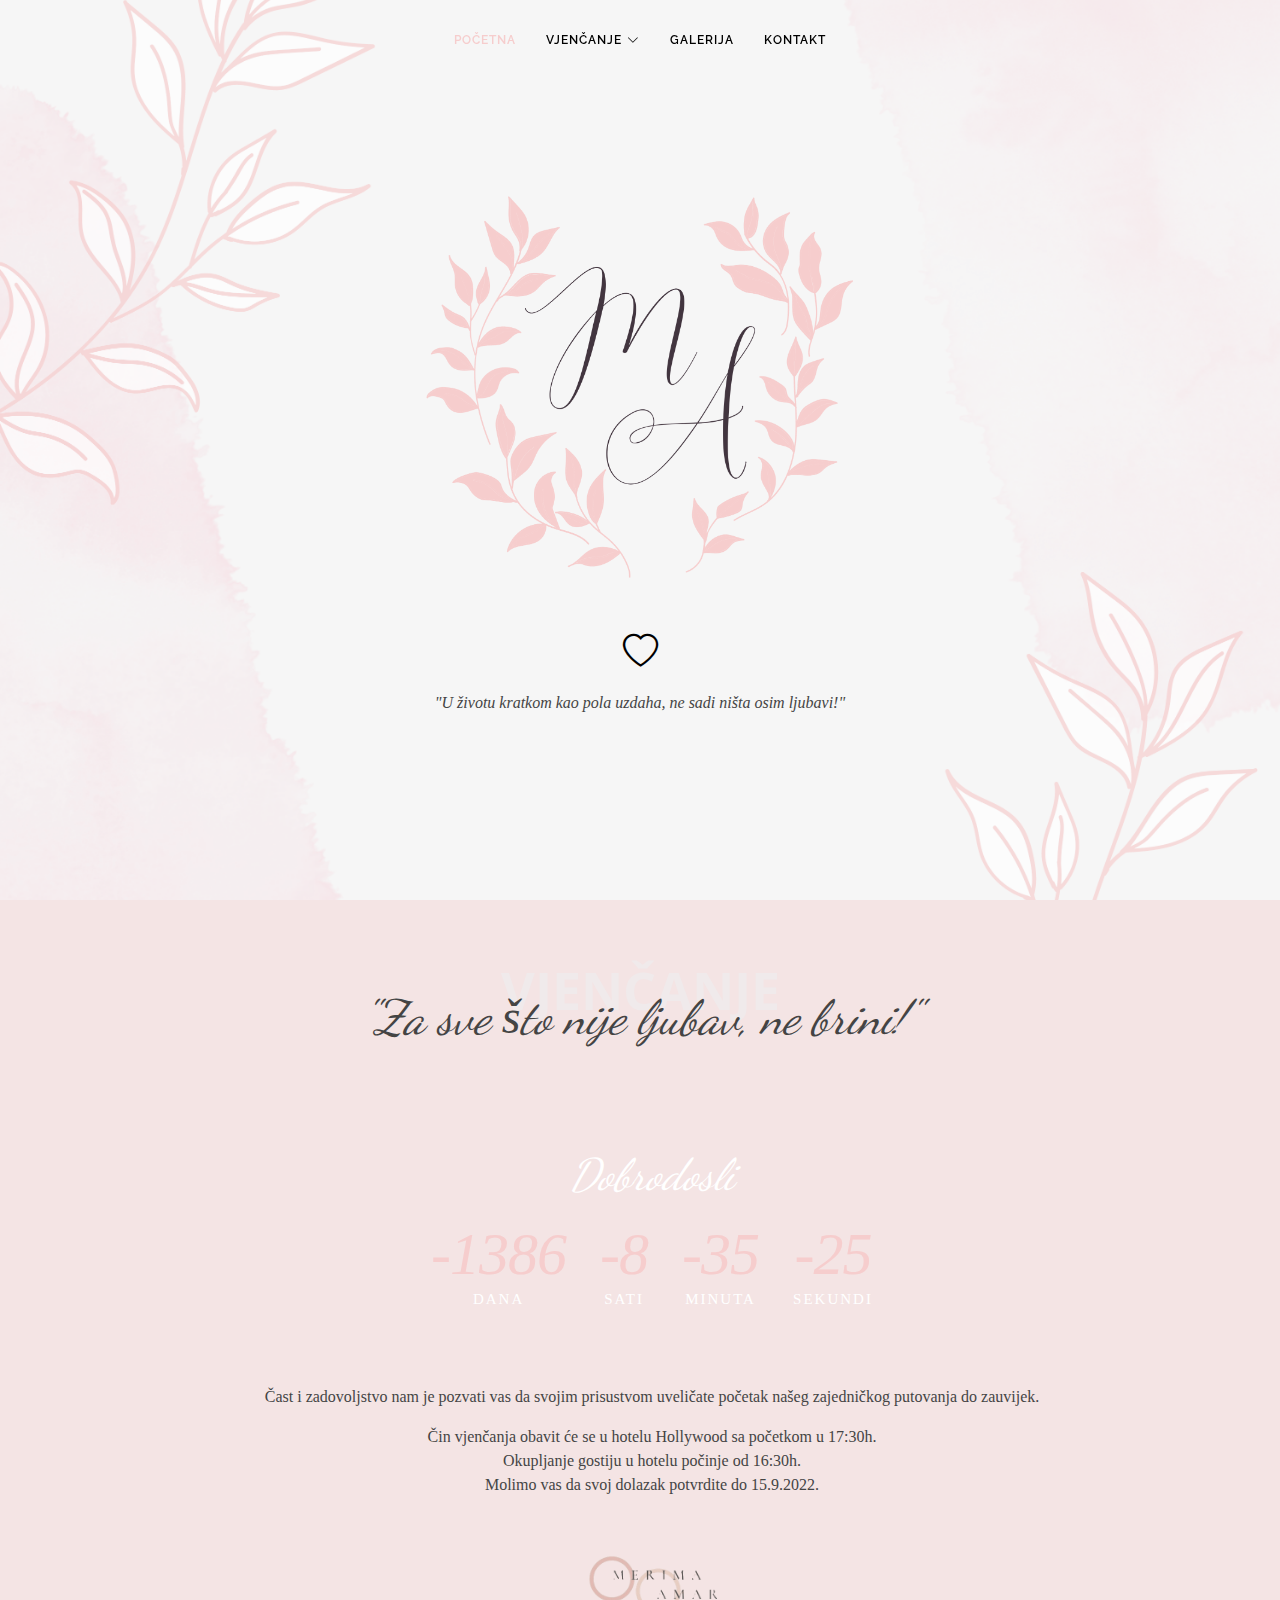
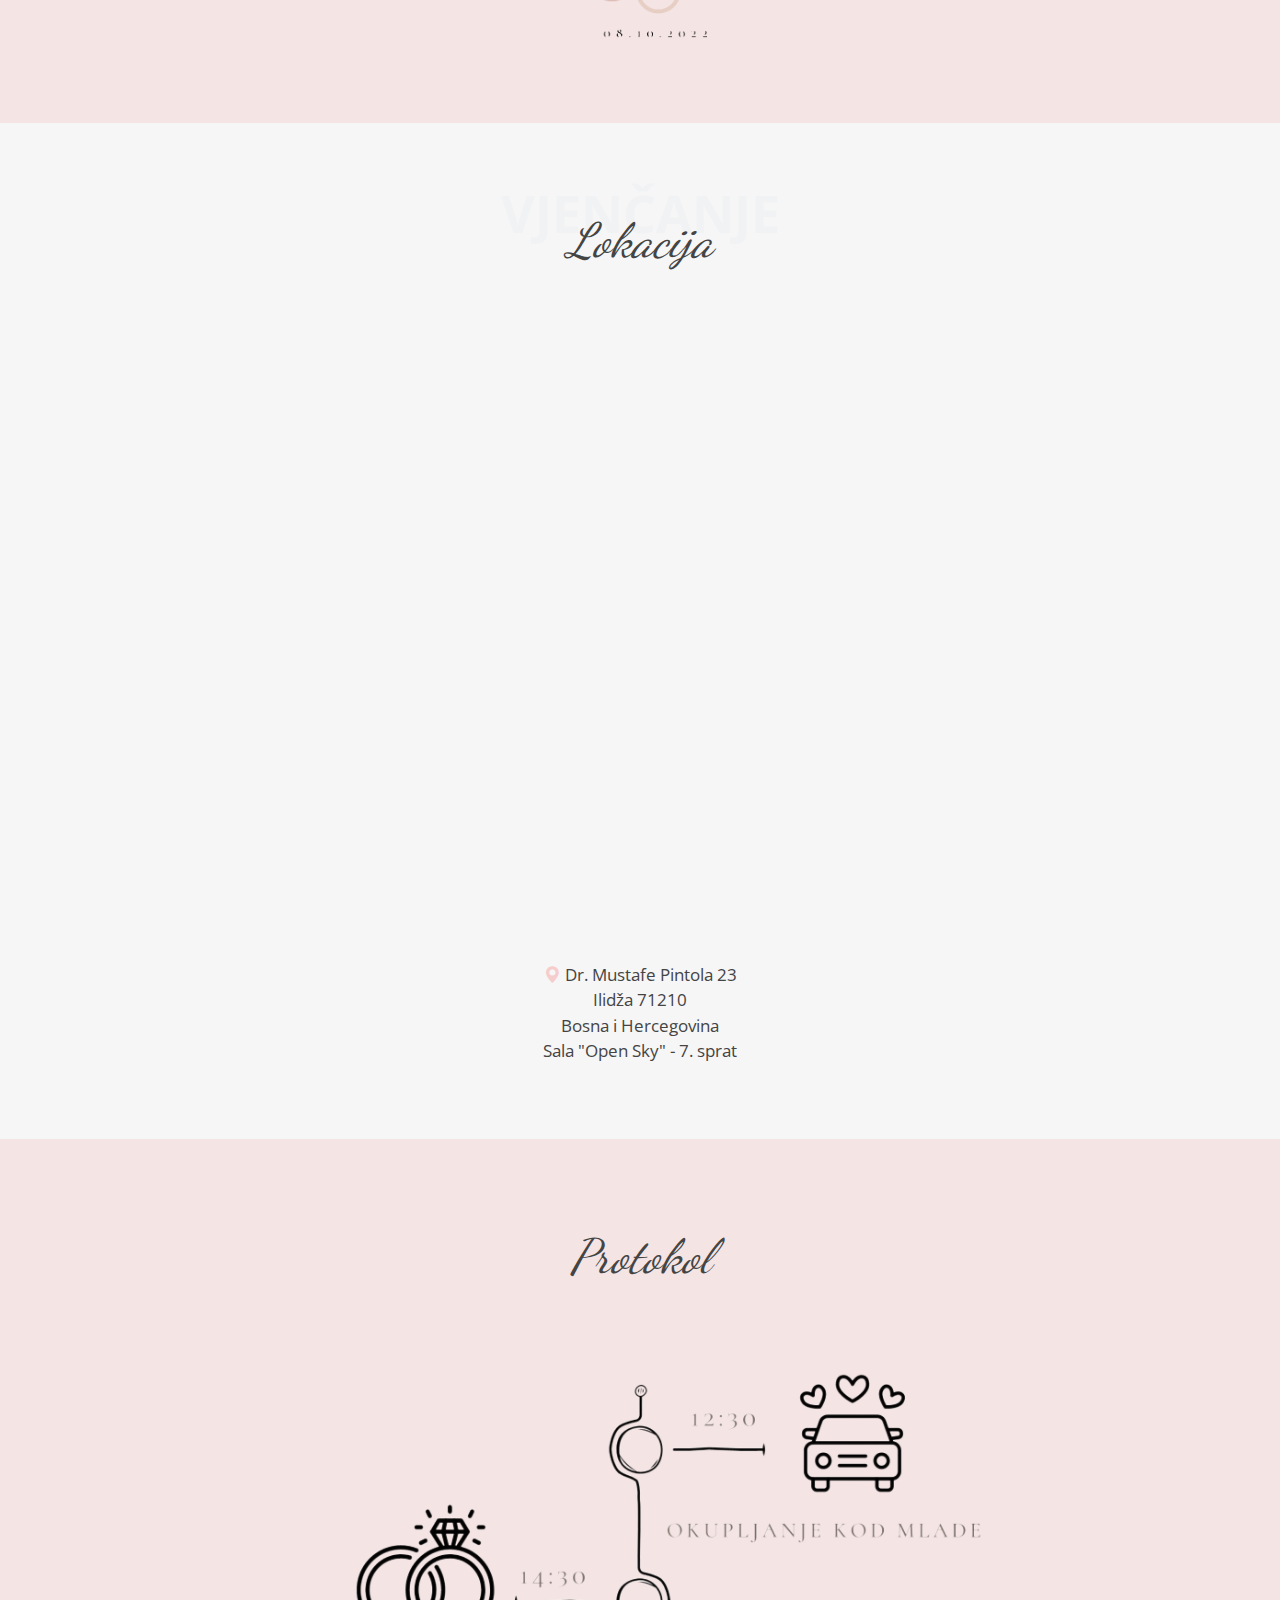
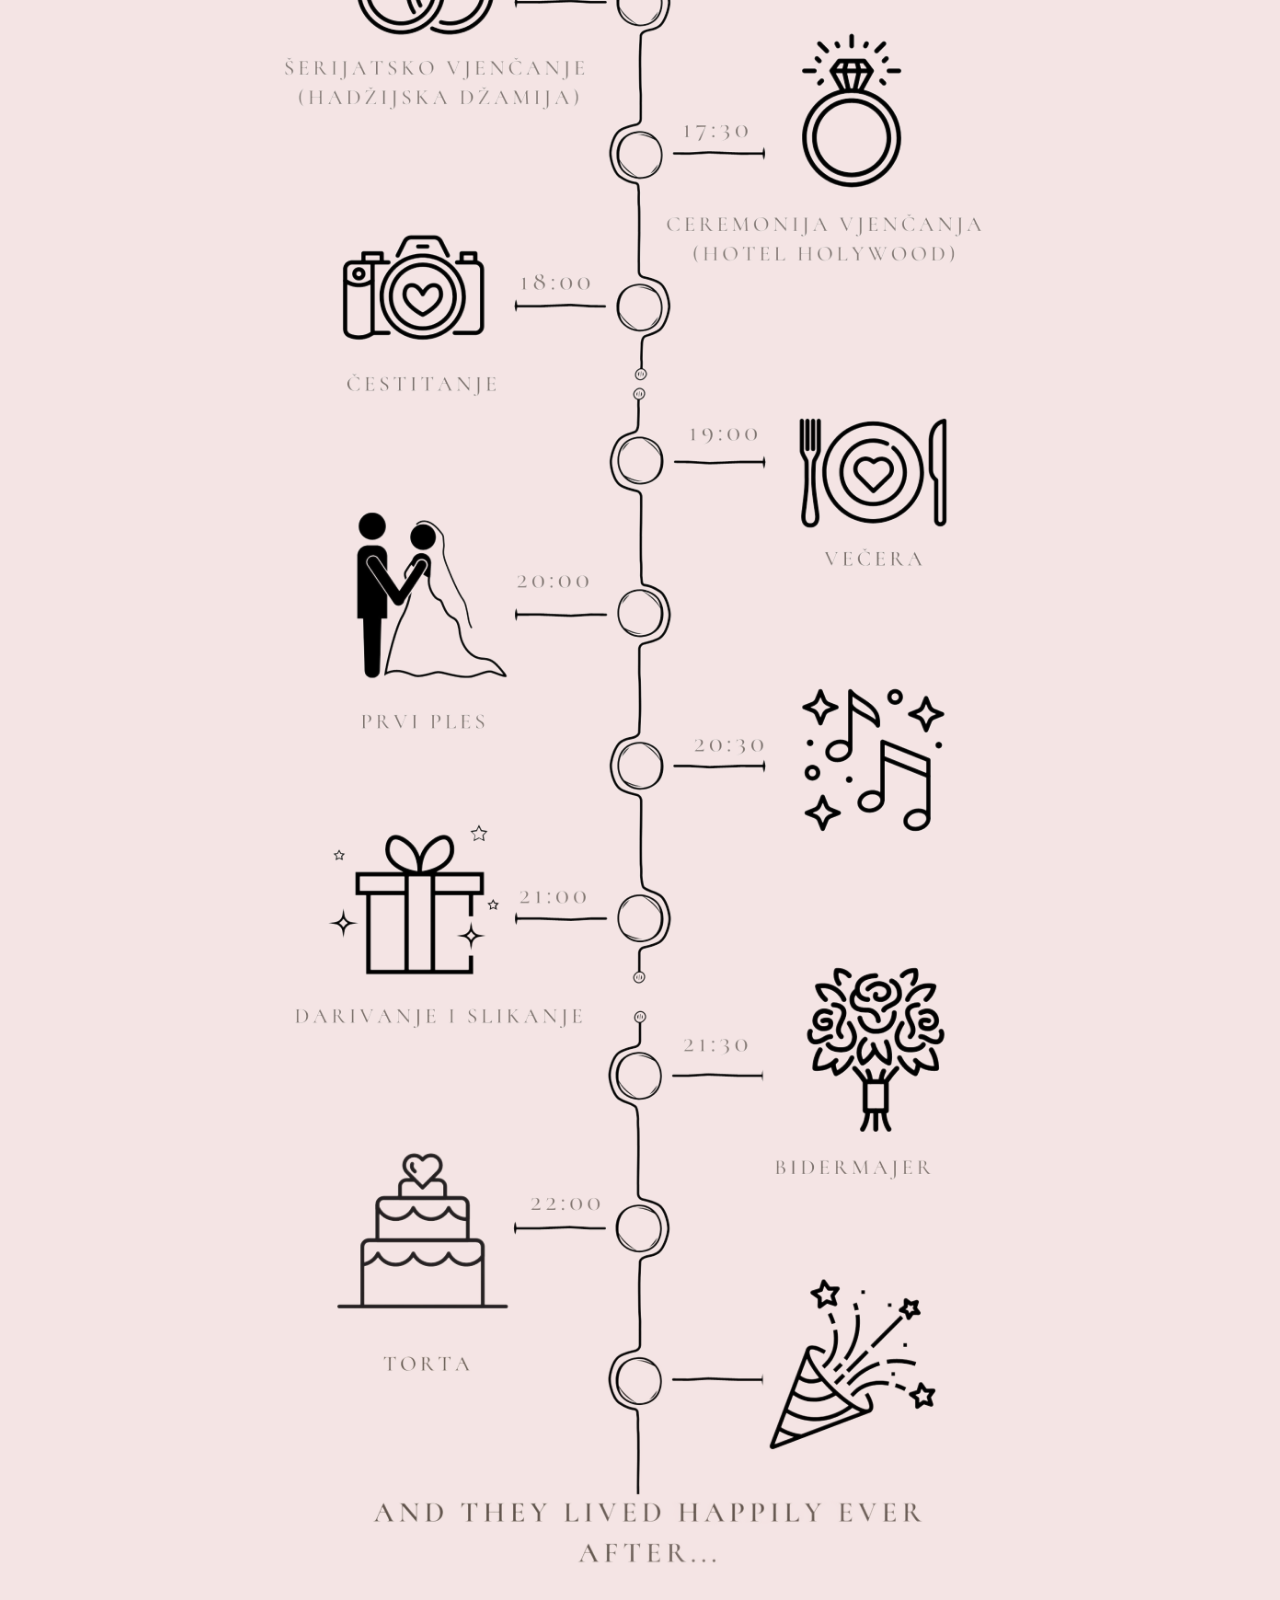
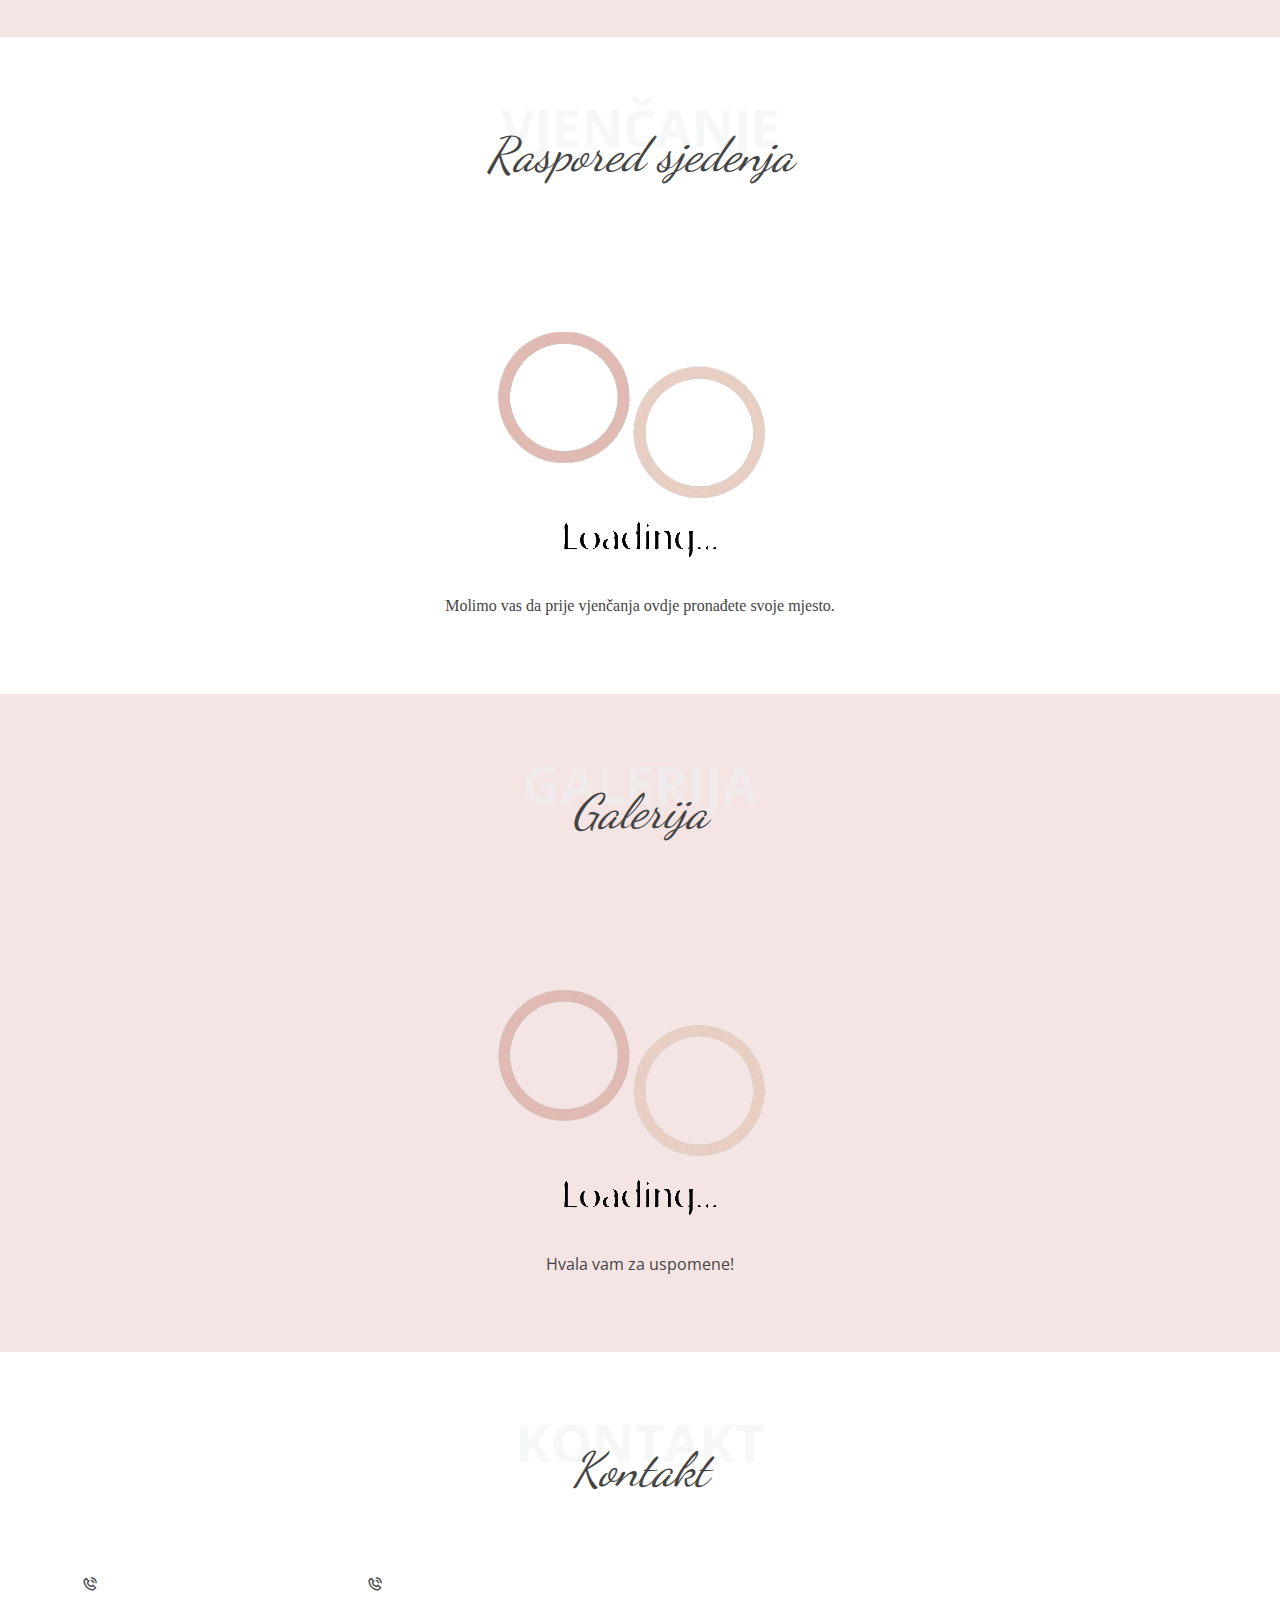
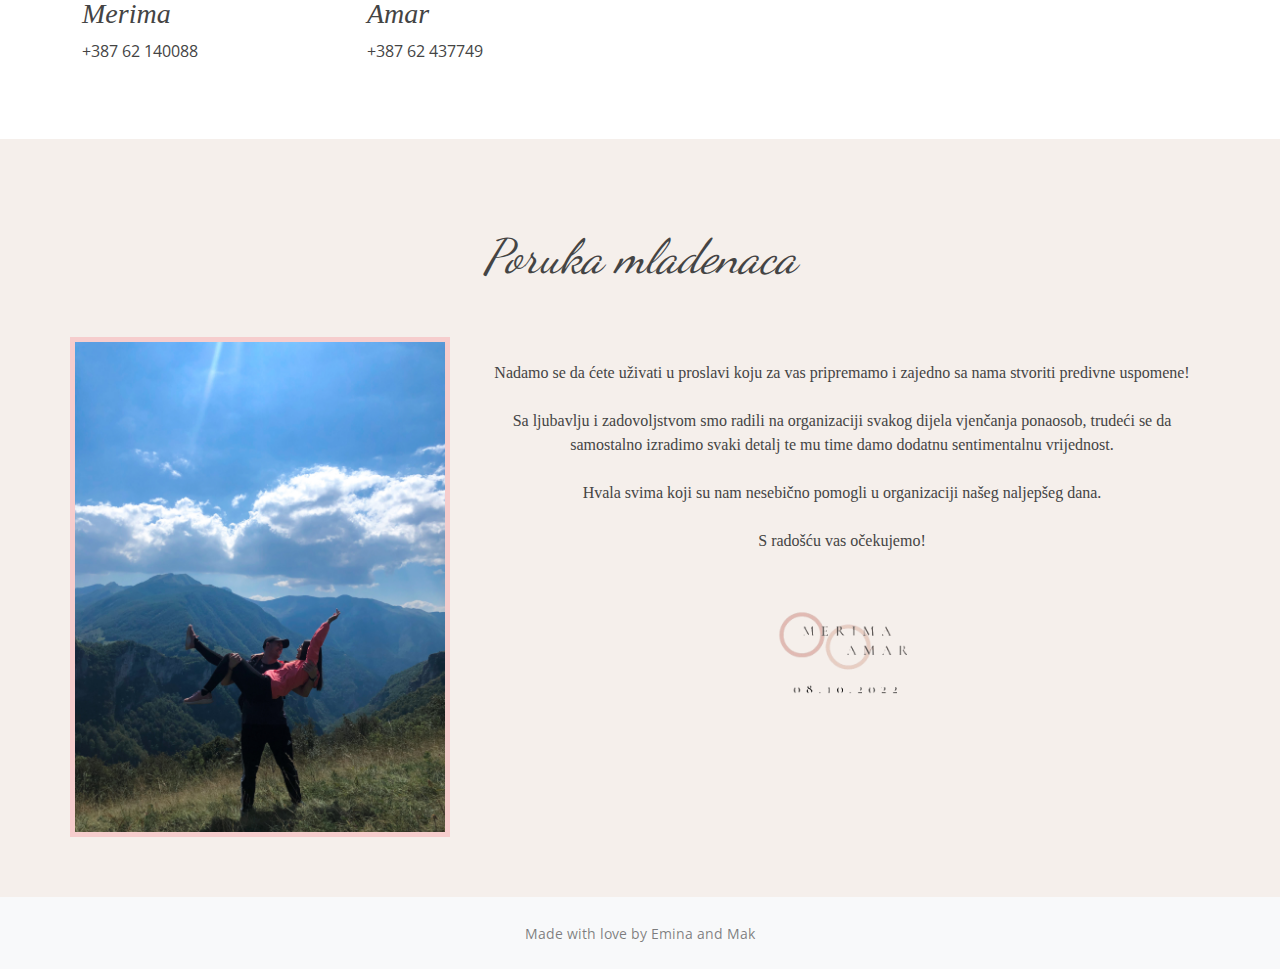
==== commit e0148709: "small changes" ====
--- a/index.html
+++ b/index.html
@@ -175,6 +175,7 @@
         </div>
             <div clas="row">
             <div class="col-lg">
+              <p style="text-align:center;font-size:auto;">Hvala vam za uspomene!</p>
         </div>
       </div>
     </div>
@@ -191,16 +192,16 @@
             <div class="row">
               <div class="col-md-6">
                 <div class="info-box mt-4">
-                  <i class="bx bx-envelope"></i>
+                  <i class="bx bx-phone-call"></i>
                   <h3>Merima</h3>
-                  <p>+387 61 00000</p>
+                  <p>+387 62 140088</p>
                 </div>
               </div>
               <div class="col-md-6">
                 <div class="info-box mt-4">
                   <i class="bx bx-phone-call"></i>
                   <h3>Amar</h3>
-                  <p>+387 61 00000</p>
+                  <p>+387 62 437749</p>
                 </div>
               </div>
             </div>
@@ -221,9 +222,9 @@
         <div class="image col-lg-4 d-flex align-items-stretch justify-content-center justify-content-lg-start"></div>
         <div class="col-lg d-flex flex-column align-items-stretch pt-4">
           <div class="content ps-lg-4 d-flex flex-column justify-content-center">
-            <p style="text-align:center;font-size:100%;">Nadamo se da cete uzivati u proslavi koju za vas priremamo i zajedno sa nama stvoriti predivne uspomene.<br><br>
-Sa ljubavlju i zadovoljstvom smo radili na organizaciji svakog dijela vjencanja ponaosob, trudeci se da samostalno izradimo svaki detalj te mu time damo dodatnu sentimentalnu vrijednost.<br>
-<br>Hvala svima koji su nam nesebicno pomogli u organizaciji naseg naljepseg dana.</p>
+            <p style="text-align:center;font-size:100%;">Nadamo se da ćete uživati u proslavi koju za vas pripremamo i zajedno sa nama stvoriti predivne uspomene!<br><br>
+Sa ljubavlju i zadovoljstvom smo radili na organizaciji svakog dijela vjenčanja ponaosob, trudeći se da samostalno izradimo svaki detalj te mu time damo dodatnu sentimentalnu vrijednost.<br>
+<br>Hvala svima koji su nam nesebično pomogli u organizaciji našeg naljepšeg dana.<br><br>S radošću vas očekujemo!</p>
 <img src="assets/img/giflogo.gif" class="img-fluid mx-auto d-block" alt="Responsive image" style="height:150px; width:150px;" >
 
             </div>
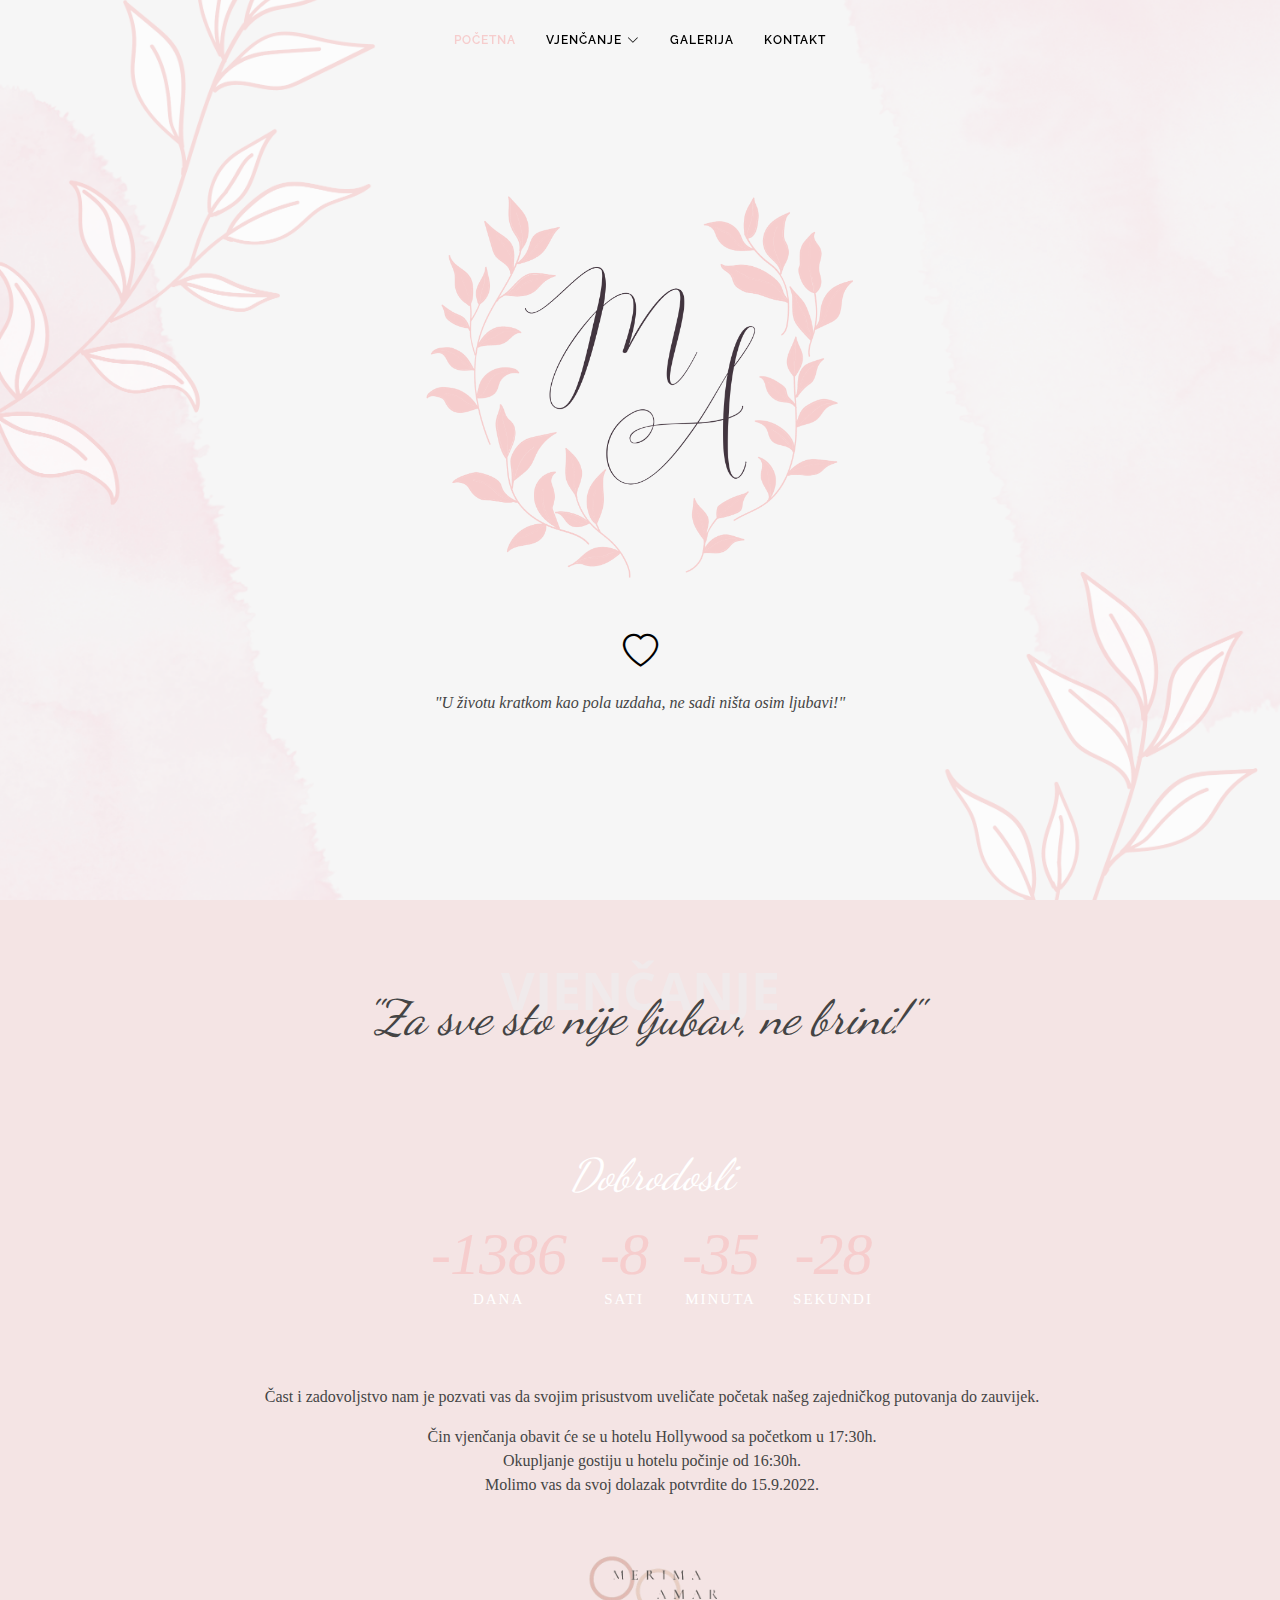
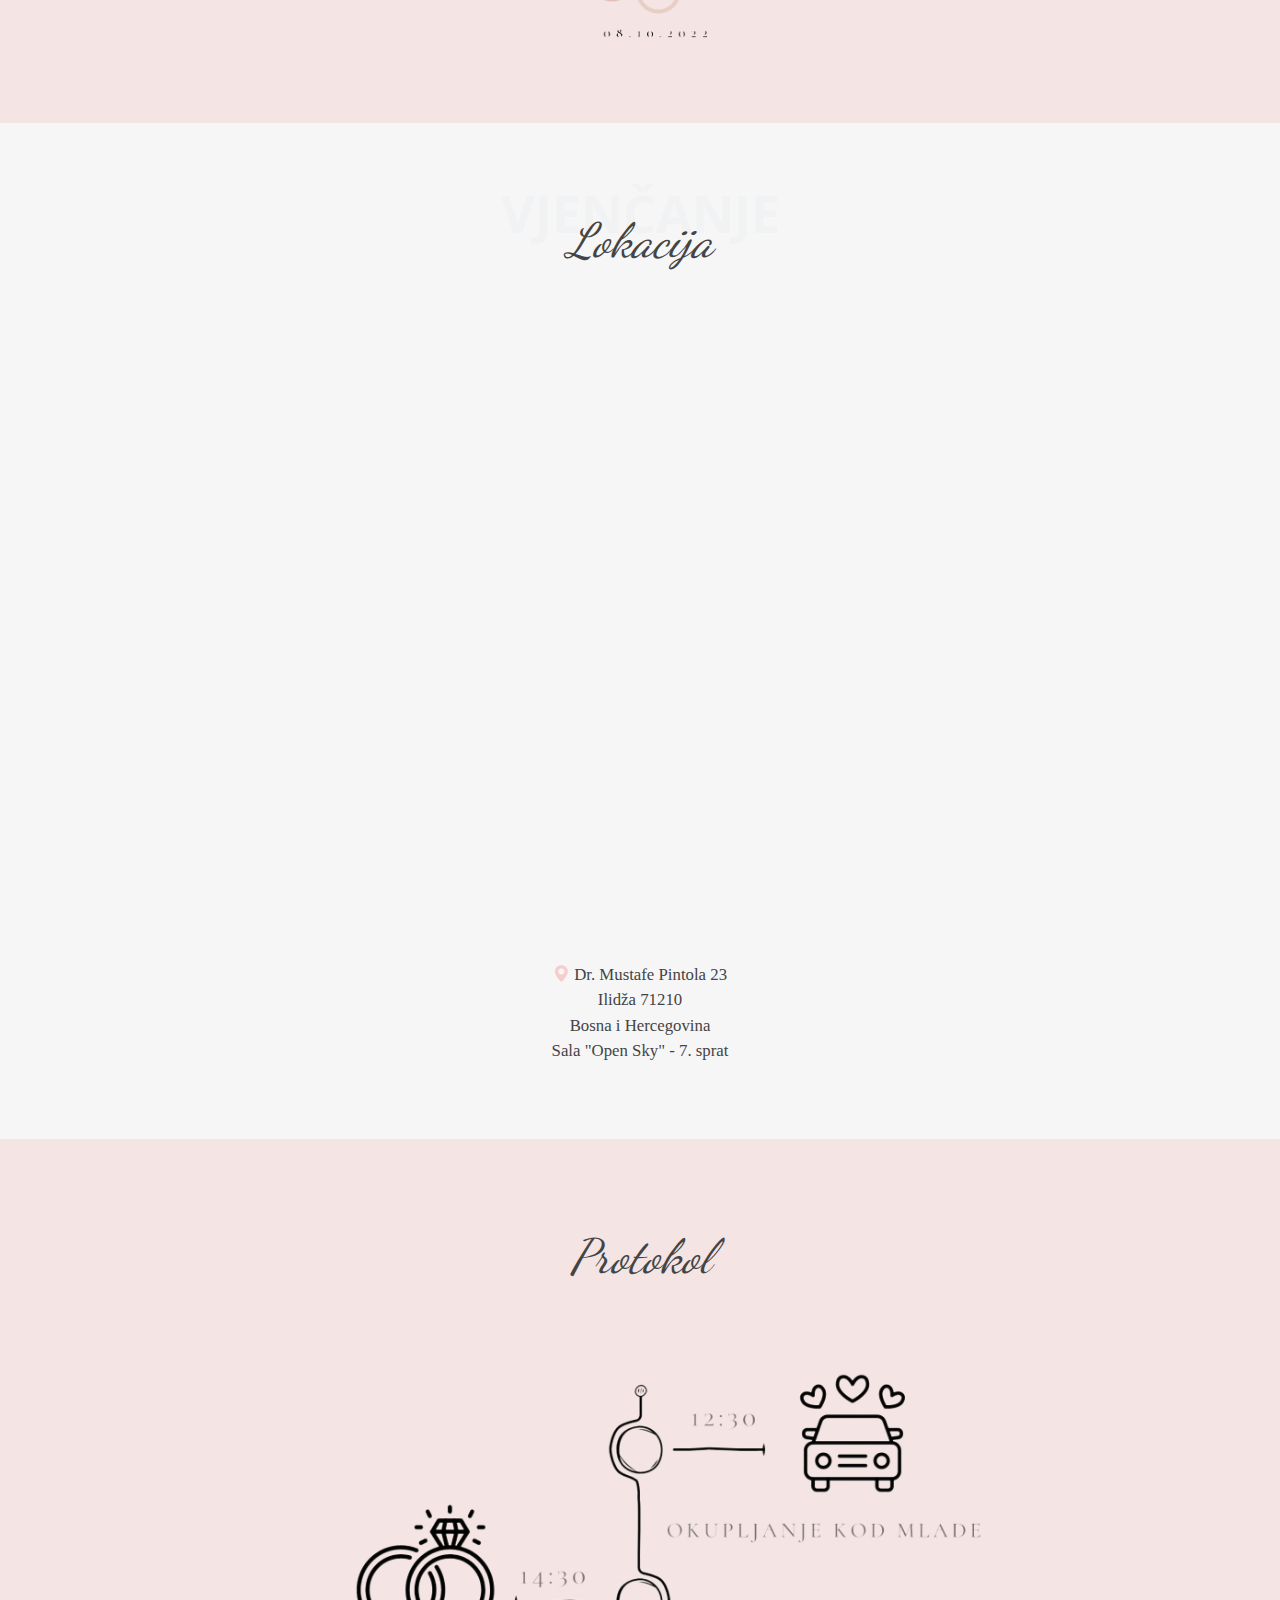
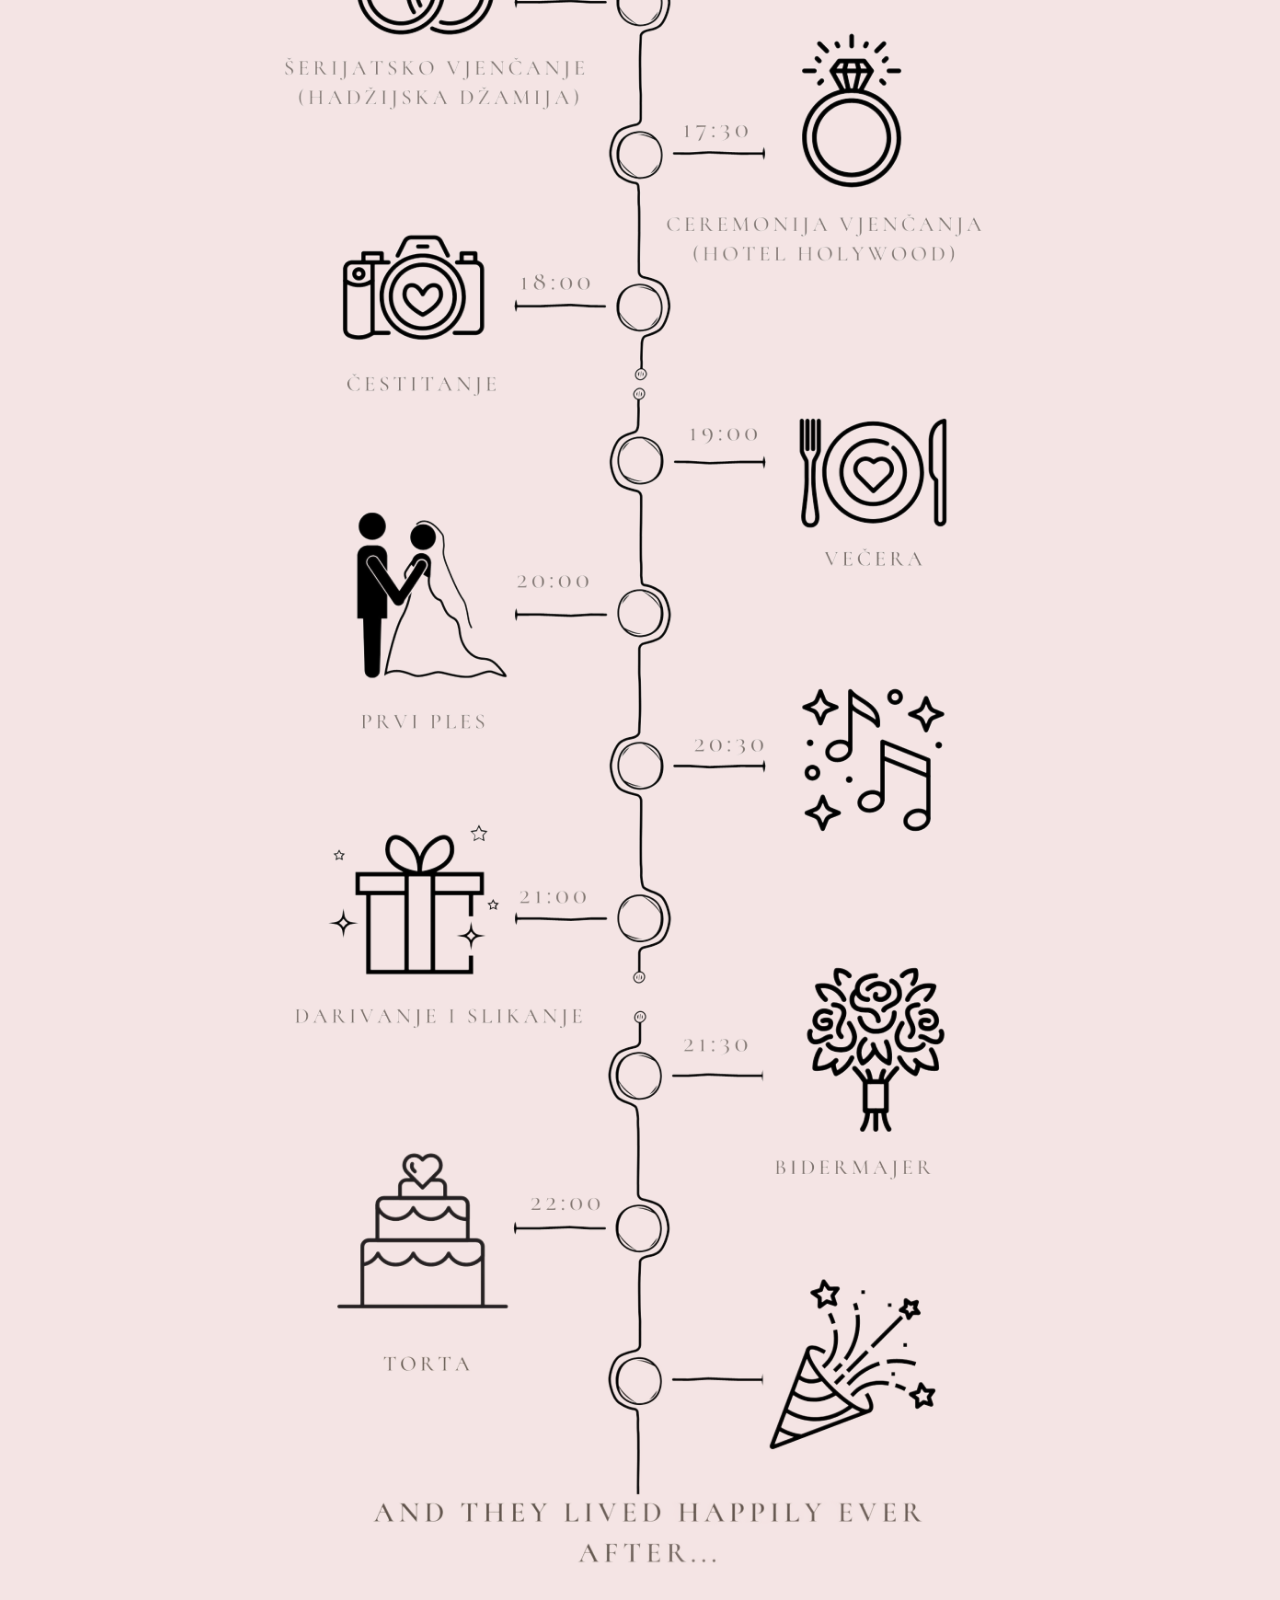
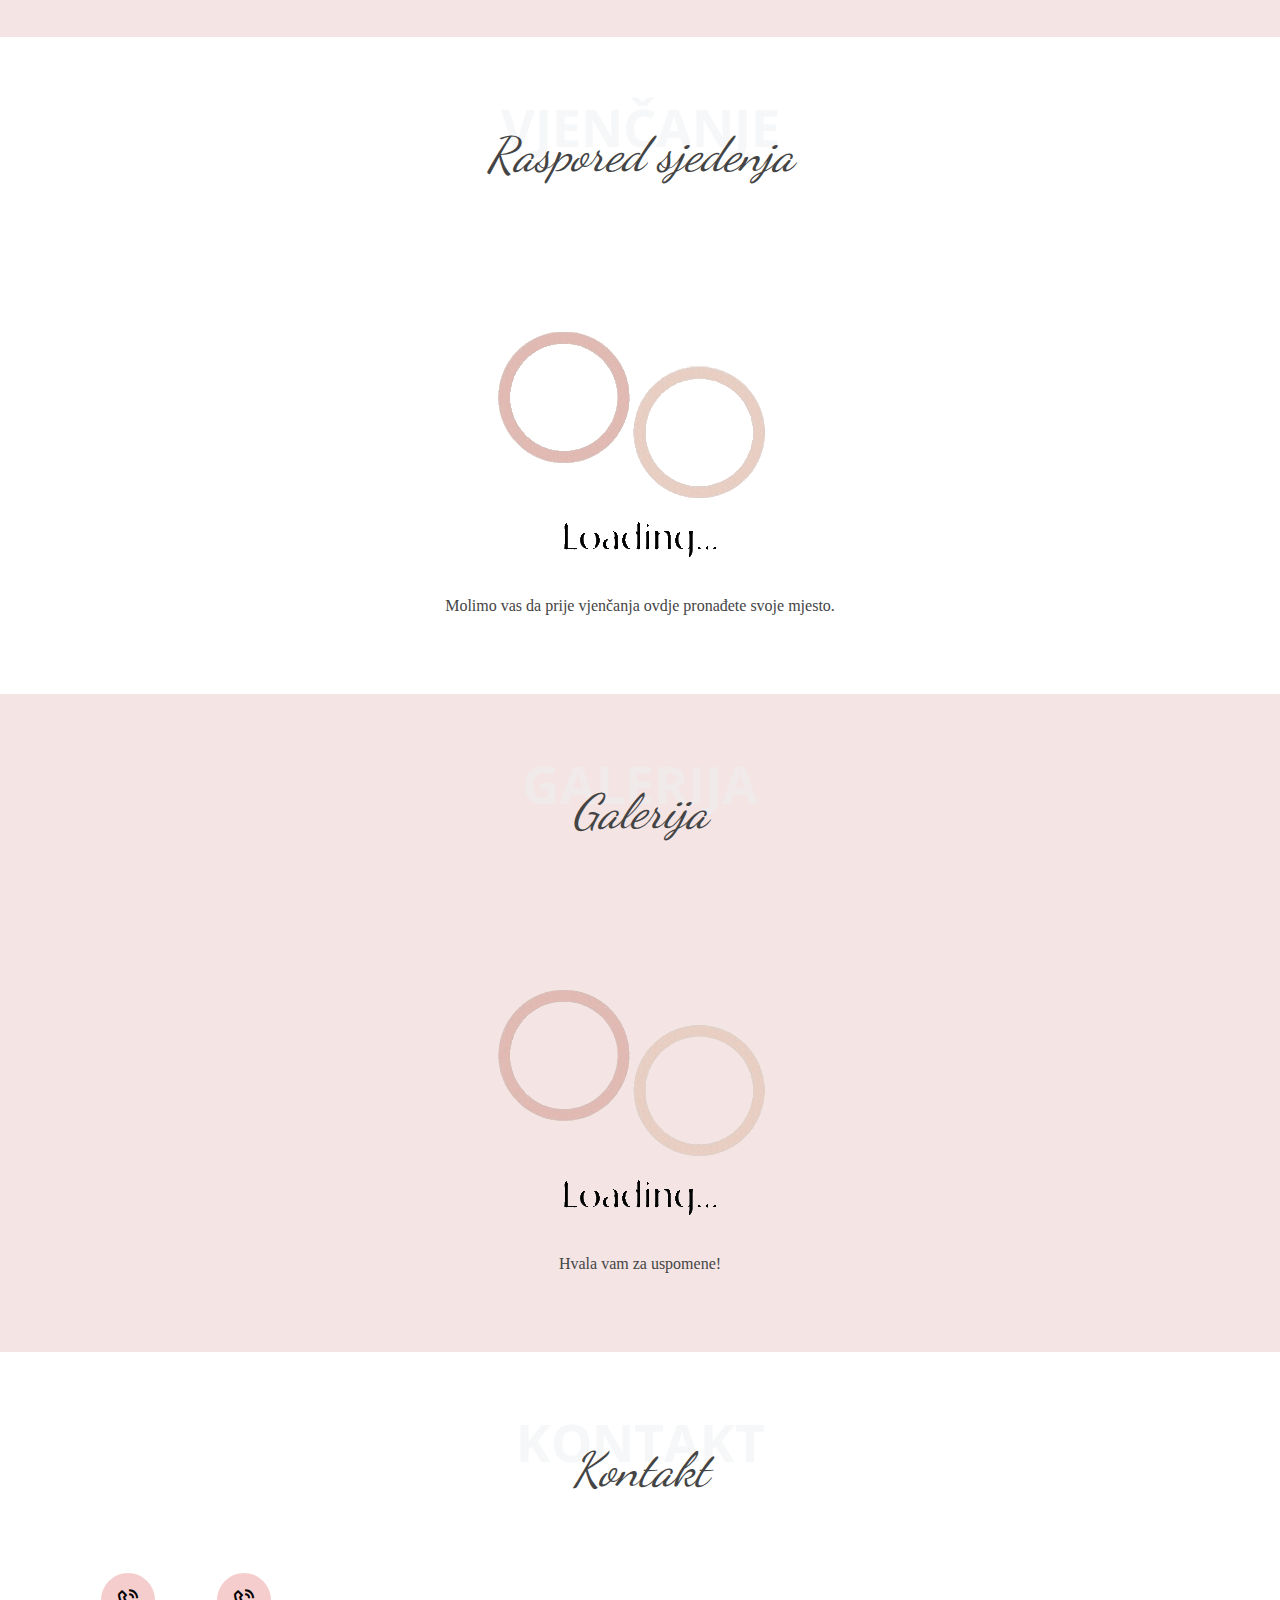
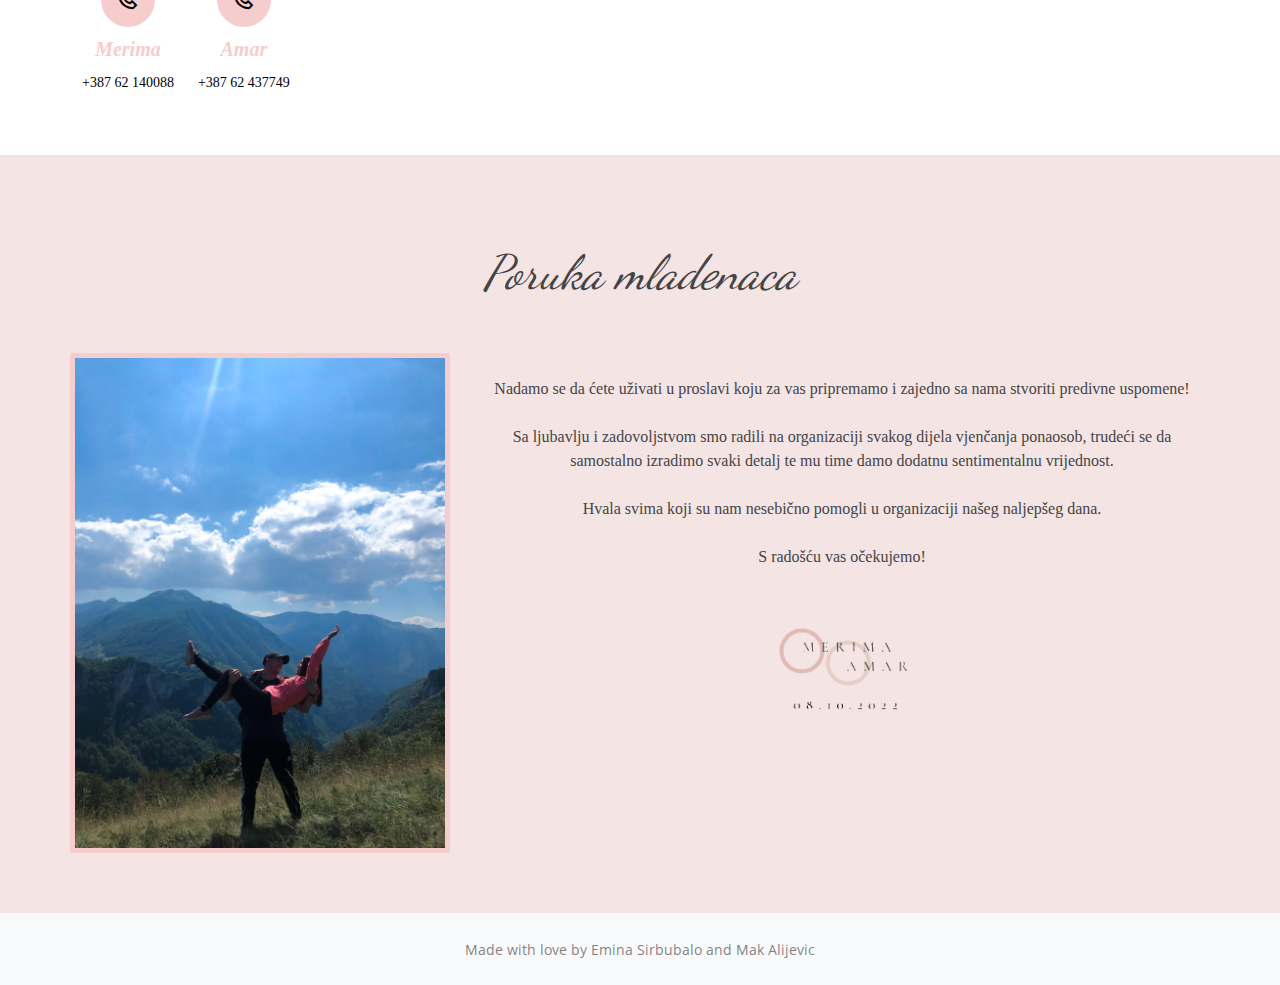
==== commit 42a74691: "font fixes" ====
--- a/index.html
+++ b/index.html
@@ -9,11 +9,8 @@
   <meta content="" name="description">
   <meta content="" name="keywords">
 
-  <!-- Favicons -->
   <link href="assets/img/favicon.png" rel="icon">
   <link href="assets/img/apple-touch-icon.png" rel="apple-touch-icon">
-
-  <!-- Google Fonts -->
   <link href="https://fonts.googleapis.com/css?family=Open+Sans:300,300i,400,400i,600,600i,700,700i|Raleway:300,300i,400,400i,500,500i,600,600i,700,700i|Satisfy" rel="stylesheet">
 
   <!-- Vendor CSS Files -->
@@ -22,17 +19,13 @@
   <link href="assets/vendor/boxicons/css/boxicons.min.css" rel="stylesheet">
   <link href="assets/vendor/glightbox/css/glightbox.min.css" rel="stylesheet">
   <link href="assets/vendor/swiper/swiper-bundle.min.css" rel="stylesheet">
-
-  <!-- Template Main CSS File -->
   <link href="assets/css/style.css" rel="stylesheet">
 
 </head>
-
 <body>
 
   <!-- ======= Header ======= -->
   <header id="header" class="fixed-top d-flex justify-content-center align-items-center header-transparent">
-
     <nav id="navbar" class="navbar">
       <ul>
         <li><a class="nav-link scrollto active" href="#hero">Početna</a></li>
@@ -47,9 +40,8 @@
         <li><a class="nav-link scrollto " href="#kontakt">Kontakt</a></li>
       </ul>
       <i class="bi bi-list mobile-nav-toggle"></i>
-    </nav><!-- .navbar -->
-
-  </header><!-- End Header -->
+    </nav>
+  </header>
 
   <!-- ======= Hero Section ======= -->
   <section id="hero">
@@ -65,12 +57,10 @@
 
     <section id="vjencanje" class="vjencanje">
       <div class="container">
-
         <div class="section-title">
           <span>Vjenčanje</span>
-          <h2>"Za sve što nije ljubav, ne brini!"</h2>
-        </div>
-
+          <h2>"Za sve sto nije ljubav, ne brini!"</h2>
+        </div>
         <div class="row">
           <div class="col-lg-12 d-flex flex-column align-items-stretch">
             <div class="content ps-lg-4 d-flex flex-column justify-content-center">
@@ -102,13 +92,12 @@
               <div class="row mt-n4">
                 <div class="col-sm-12 ">
               <img src="assets/img/giflogo.gif" class="img-fluid mx-auto d-block" alt="Responsive image" style="height:150px; width:150px;" >
-            </div><!-- End .content-->
-          </div>
-          </div>
-        </div>
-    </div>
-    </section>
-
+            </div>
+          </div>
+          </div>
+        </div>
+    </div>
+    </section>
 
     <section id="lokacija" class="lokacija">
       <div class="container">
@@ -122,7 +111,7 @@
               src="https://www.google.com/maps/embed?pb=!1m18!1m12!1m3!1d4070.4063200768815!2d18.308448534335724!3d43.8307038728355!2m3!1f0!2f0!3f0!3m2!1i1024!2i768!4f13.1!3m3!1m2!1s0x4758ca1514a04af7%3A0xcb01f0bc811d2f0b!2sHotel%20Hollywood!5e0!3m2!1shr!2sba!4v1661525910525!5m2!1shr!2sba"
               frameborder="0" allowfullscreen></iframe>
           </div>
-          <p style="text-align:center;font-size:105%; font-family:"Vijaya";"><i class="bi bi-geo-alt-fill" style="color: #f6cdcd;"></i> Dr. Mustafe Pintola 23<br> Ilidža 71210<br>Bosna i Hercegovina
+          <p style="text-align:center;font-size:105%; font-family: Garamond, serif;"><i class="bi bi-geo-alt-fill" style="color: #f6cdcd;"></i> Dr. Mustafe Pintola 23<br> Ilidža 71210<br>Bosna i Hercegovina
             <br> Sala "Open Sky" - 7. sprat
           </p>
         </div>
@@ -131,7 +120,6 @@
 
     <section id="protokol" class="protokol">
       <div class="container">
-
         <div class="section-title">
           <h2>Protokol</h2>
         </div>
@@ -188,63 +176,56 @@
           <h2>Kontakt</h2>
         </div>
         <div class="row">
-          <div class="col-lg-6">
-            <div class="row">
-              <div class="col-md-6">
-                <div class="info-box mt-4">
-                  <i class="bx bx-phone-call"></i>
-                  <h3>Merima</h3>
-                  <p>+387 62 140088</p>
-                </div>
+          <div class="col-lg-auto  d-flex justify-content-center">
+            <div class="info-box mt-4"style="text-align:center;">
+              <i class="bx bx-phone-call"></i>
+              <h3>Merima</h3>
+              <p>+387 62 140088</p>
+            </div>
+          </div>
+          <div class="col-lg-auto  d-flex justify-content-center">
+            <div class="info-box mt-4">
+              <i class="bx bx-phone-call"></i>
+              <h3>Amar</h3>
+              <p>+387 62 437749</p>
+            </div>
+          </div>
+        </div>
+      </div>
+    </section>
+
+    <section id="poruka" class="poruka">
+      <div class="container">
+        <div class="section-title">
+          <h2>Poruka mladenaca</h2>
+        </div>
+        <div class="row">
+          <div class="image col-lg-4 d-flex align-items-stretch justify-content-center justify-content-lg-start"></div>
+          <div class="col-lg d-flex flex-column align-items-stretch pt-4">
+            <div class="content ps-lg-4 d-flex flex-column justify-content-center">
+              <p style="text-align:center;font-size:100%;">Nadamo se da ćete uživati u proslavi koju za vas pripremamo i zajedno sa nama stvoriti predivne uspomene!<br><br>
+  Sa ljubavlju i zadovoljstvom smo radili na organizaciji svakog dijela vjenčanja ponaosob, trudeći se da samostalno izradimo svaki detalj te mu time damo dodatnu sentimentalnu vrijednost.<br>
+  <br>Hvala svima koji su nam nesebično pomogli u organizaciji našeg naljepšeg dana.<br><br>S radošću vas očekujemo!</p>
+  <img src="assets/img/giflogo.gif" class="img-fluid mx-auto d-block" alt="Responsive image" style="height:150px; width:150px;" >
               </div>
-              <div class="col-md-6">
-                <div class="info-box mt-4">
-                  <i class="bx bx-phone-call"></i>
-                  <h3>Amar</h3>
-                  <p>+387 62 437749</p>
-                </div>
-              </div>
-            </div>
-          </div>
-        </div>
-      </div>
-    </section><!-- End Contact Me Section -->
-
-  </main><!-- End #main -->
-
-  <section id="poruka" class="poruka">
-    <div class="container">
-
-      <div class="section-title">
-        <h2>Poruka mladenaca</h2>
-      </div>
-      <div class="row">
-        <div class="image col-lg-4 d-flex align-items-stretch justify-content-center justify-content-lg-start"></div>
-        <div class="col-lg d-flex flex-column align-items-stretch pt-4">
-          <div class="content ps-lg-4 d-flex flex-column justify-content-center">
-            <p style="text-align:center;font-size:100%;">Nadamo se da ćete uživati u proslavi koju za vas pripremamo i zajedno sa nama stvoriti predivne uspomene!<br><br>
-Sa ljubavlju i zadovoljstvom smo radili na organizaciji svakog dijela vjenčanja ponaosob, trudeći se da samostalno izradimo svaki detalj te mu time damo dodatnu sentimentalnu vrijednost.<br>
-<br>Hvala svima koji su nam nesebično pomogli u organizaciji našeg naljepšeg dana.<br><br>S radošću vas očekujemo!</p>
-<img src="assets/img/giflogo.gif" class="img-fluid mx-auto d-block" alt="Responsive image" style="height:150px; width:150px;" >
-
-            </div>
-          </div><!-- End .content-->
-
-        </div>
-      </div>
-
-    </div>
-  </section><!-- End About Me Section -->
+            </div>
+          </div>
+        </div>
+      </div>
+    </section>
+    
+  </main>
+
   <footer id="sticky-footer" class="flex-shrink-0 py-4 bg-light text-black-50">
    <div class="container text-center">
-     <small>Made with love by Emina and Mak</small>
+     <small>Made with love by Emina Sirbubalo and Mak Alijevic</small>
    </div>
  </footer>
 
 
   <a href="#" class="back-to-top d-flex align-items-center justify-content-center"><i class="bi bi-arrow-up-short"></i></a>
 
-  <!-- Vendor JS Files -->
+
   <script src="assets/vendor/purecounter/purecounter_vanilla.js"></script>
   <script src="assets/vendor/bootstrap/js/bootstrap.bundle.min.js"></script>
   <script src="assets/vendor/glightbox/js/glightbox.min.js"></script>
@@ -252,8 +233,6 @@
   <script src="assets/vendor/swiper/swiper-bundle.min.js"></script>
   <script src="assets/vendor/waypoints/noframework.waypoints.js"></script>
   <script src="assets/vendor/php-email-form/validate.js"></script>
-
-  <!-- Template Main JS File -->
   <script src="assets/js/main.js"></script>
   <script>
   // Countdown wedding
--- a/assets/css/style.css
+++ b/assets/css/style.css
@@ -1,13 +1,4 @@
-/**
-* Template Name: Laura - v4.8.1
-* Template URL: https://bootstrapmade.com/laura-free-creative-bootstrap-theme/
-* Author: BootstrapMade.com
-* License: https://bootstrapmade.com/license/
-*/
-
-/*--------------------------------------------------------------
-# General
---------------------------------------------------------------*/
+
 @font-face {
     font-family: 'dancing_script_otregular';
     src: url('fonts/dancing-script.dancingscriptot-webfont.woff2') format('woff2'),
@@ -619,14 +610,10 @@
 }
 
 .vjencanje .content p {
-font-family: "Vijaya";
-
-}
-
-
-/*--------------------------------------------------------------
-# My Resume
---------------------------------------------------------------*/
+  font-family: Garamond, serif;
+
+}
+
 .lokacija
 {
   background-color: #f6f6f6;
@@ -671,535 +658,57 @@
   position: absolute;
 }
 
-
-
-
-/*--------------------------------------------------------------
-# Protokol
---------------------------------------------------------------*/
 .protokol
 {
   background-color:#f4e4e4;
 }
-/*---------------------------------------------------------
-# Raspored sjedenja
---------------------------------------------------------------*/
+
 .raspored
 {
   background-color: #FFFFFF;
 }
 .raspored p
 {
-  font-family: "Vijaya";
-}
-
-/*--------------------------------------------------------------
-  # Galerija
---------------------------------------------------------------*/
+  font-family: Garamond, serif;
+}
+
 .galerija
 {
   background-color:#f4e4e4;
 }
-
-.testimonials::before {
-  content: "";
-  position: absolute;
-  left: 0;
-  right: 0;
-  top: 0;
-  bottom: 0;
-  background: rgba(14, 16, 17, 0.7);
-}
-
-.testimonials .section-header {
-  margin-bottom: 40px;
-}
-
-.testimonials .testimonials-carousel,
-.testimonials .testimonials-slider {
-  overflow: hidden;
-}
-
-.testimonials .testimonial-item {
+.galerija p
+{
+    font-family: Garamond, serif;
+}
+
+.kontakt .info-box {
+  color: #000000;
   text-align: center;
-  color: #fff;
-}
-
-.testimonials .testimonial-item .testimonial-img {
-  width: 100px;
-  border-radius: 50%;
-  border: 6px solid rgba(255, 255, 255, 0.15);
-  margin: 0 auto;
-}
-
-.testimonials .testimonial-item h3 {
-  font-size: 20px;
-  font-weight: bold;
-  margin: 10px 0 5px 0;
-  color: #fff;
-}
-
-.testimonials .testimonial-item h4 {
-  font-size: 14px;
-  color: #ddd;
-  margin: 0 0 15px 0;
-}
-
-.testimonials .testimonial-item .quote-icon-left,
-.testimonials .testimonial-item .quote-icon-right {
-  color: rgba(255, 255, 255, 0.4);
-  font-size: 26px;
-}
-
-.testimonials .testimonial-item .quote-icon-left {
-  display: inline-block;
-  left: -5px;
-  position: relative;
-}
-
-.testimonials .testimonial-item .quote-icon-right {
-  display: inline-block;
-  right: -5px;
-  position: relative;
-  top: 10px;
-}
-
-.testimonials .testimonial-item p {
-  font-style: italic;
-  margin: 0 auto 15px auto;
-  color: #eee;
-}
-
-.testimonials .swiper-pagination {
-  margin-top: 20px;
-  position: relative;
-}
-
-.testimonials .swiper-pagination .swiper-pagination-bullet {
-  width: 12px;
-  height: 12px;
-  opacity: 1;
-  background-color: rgba(255, 255, 255, 0.4);
-}
-
-.testimonials .swiper-pagination .swiper-pagination-bullet-active {
-  background-color: #ffb727;
-}
-
-@media (min-width: 992px) {
-  .testimonials .testimonial-item p {
-    width: 80%;
-  }
-}
-
-/*--------------------------------------------------------------
-# My Portfolio
---------------------------------------------------------------*/
-.portfolio #portfolio-flters {
-  list-style: none;
-  margin-bottom: 20px;
-}
-
-.portfolio #portfolio-flters li {
-  cursor: pointer;
-  display: inline-block;
-  margin: 0 10px 10px 10px;
-  font-size: 15px;
-  font-weight: 600;
-  line-height: 1;
-  padding: 7px 10px;
-  text-transform: uppercase;
-  color: #444444;
-  transition: all 0.3s ease-in-out;
-  border: 2px solid #fff;
-}
-
-.portfolio #portfolio-flters li:hover,
-.portfolio #portfolio-flters li.filter-active {
-  color: #f3a200;
-  border-color: #ffb727;
-}
-
-.portfolio .portfolio-item {
-  margin-bottom: 30px;
-}
-
-.portfolio .portfolio-item .portfolio-img {
-  overflow: hidden;
-}
-
-.portfolio .portfolio-item .portfolio-img img {
-  transition: all 0.8s ease-in-out;
-}
-
-.portfolio .portfolio-item .portfolio-info {
-  opacity: 0;
-  position: absolute;
-  left: 15px;
-  bottom: 0;
-  z-index: 3;
-  right: 15px;
-  transition: all ease-in-out 0.3s;
-  background: rgba(0, 0, 0, 0.5);
-  padding: 10px 15px;
-}
-
-.portfolio .portfolio-item .portfolio-info h4 {
-  font-size: 18px;
-  color: #fff;
-  font-weight: 600;
-  color: #fff;
-  margin-bottom: 0px;
-}
-
-.portfolio .portfolio-item .portfolio-info p {
-  color: rgba(255, 255, 255, 0.8);
-  font-size: 14px;
-  margin-bottom: 0;
-}
-
-.portfolio .portfolio-item .portfolio-info .preview-link,
-.portfolio .portfolio-item .portfolio-info .details-link {
-  position: absolute;
-  right: 40px;
+}
+
+.kontakt .info-box i.bx {
   font-size: 24px;
-  top: calc(50% - 18px);
-  color: #fff;
-  transition: 0.3s;
-}
-
-.portfolio .portfolio-item .portfolio-info .preview-link:hover,
-.portfolio .portfolio-item .portfolio-info .details-link:hover {
-  color: #ffc041;
-}
-
-.portfolio .portfolio-item .portfolio-info .details-link {
-  right: 10px;
-}
-
-.portfolio .portfolio-item:hover .portfolio-img img {
-  transform: scale(1.2);
-}
-
-.portfolio .portfolio-item:hover .portfolio-info {
-  opacity: 1;
-}
-
-/*--------------------------------------------------------------
-# Portfolio Details
---------------------------------------------------------------*/
-.portfolio-details {
-  padding-top: 40px;
-}
-
-.portfolio-details .portfolio-details-slider img {
-  width: 100%;
-}
-
-.portfolio-details .portfolio-details-slider .swiper-pagination {
-  margin-top: 20px;
-  position: relative;
-}
-
-.portfolio-details .portfolio-details-slider .swiper-pagination .swiper-pagination-bullet {
-  width: 12px;
-  height: 12px;
-  background-color: #fff;
-  opacity: 1;
-  border: 1px solid #ffb727;
-}
-
-.portfolio-details .portfolio-details-slider .swiper-pagination .swiper-pagination-bullet-active {
-  background-color: #ffb727;
-}
-
-.portfolio-details .portfolio-info {
-  padding: 30px;
-  box-shadow: 0px 0 30px rgba(59, 67, 74, 0.08);
-}
-
-.portfolio-details .portfolio-info h3 {
-  font-size: 22px;
-  font-weight: 700;
-  margin-bottom: 20px;
-  padding-bottom: 20px;
-  border-bottom: 1px solid #eee;
-}
-
-.portfolio-details .portfolio-info ul {
-  list-style: none;
-  padding: 0;
-  font-size: 15px;
-}
-
-.portfolio-details .portfolio-info ul li+li {
-  margin-top: 10px;
-}
-
-.portfolio-details .portfolio-description {
-  padding-top: 30px;
-}
-
-.portfolio-details .portfolio-description h2 {
-  font-size: 26px;
-  font-weight: 700;
-  margin-bottom: 20px;
-}
-
-.portfolio-details .portfolio-description p {
-  padding: 0;
-}
-
-/*--------------------------------------------------------------
-# Pricing
---------------------------------------------------------------*/
-.pricing .box {
-  padding: 20px;
-  background: #fff;
-  text-align: center;
-  box-shadow: 0px 0px 4px rgba(0, 0, 0, 0.12);
-  border-radius: 5px;
-  position: relative;
-  overflow: hidden;
-}
-
-.pricing h3 {
-  font-weight: 400;
-  margin: -20px -20px 20px -20px;
-  padding: 20px 15px;
-  font-size: 16px;
-  font-weight: 600;
-  color: #777777;
-  background: #f8f8f8;
-}
-
-.pricing h4 {
-  font-size: 36px;
-  color: #ffb727;
-  font-weight: 600;
-  font-family: "Open Sans", sans-serif;
-  margin-bottom: 20px;
-}
-
-.pricing h4 sup {
-  font-size: 20px;
-  top: -12px;
-  left: -3px;
-}
-
-.pricing h4 span {
-  color: #bababa;
-  font-size: 16px;
-  font-weight: 300;
-}
-
-.pricing ul {
-  padding: 0;
-  list-style: none;
-  color: #444444;
-  text-align: center;
-  line-height: 20px;
-  font-size: 14px;
-}
-
-.pricing ul li {
-  padding-bottom: 16px;
-}
-
-.pricing ul i {
-  color: #ffb727;
-  font-size: 18px;
-  padding-right: 4px;
-}
-
-.pricing ul .na {
-  color: #ccc;
-  text-decoration: line-through;
-}
-
-.pricing .btn-wrap {
-  margin: 20px -20px -20px -20px;
-  padding: 20px 15px;
-  background: #f8f8f8;
-  text-align: center;
-}
-
-.pricing .btn-buy {
-  background: #ffb727;
-  display: inline-block;
-  padding: 8px 35px;
-  border-radius: 4px;
-  color: #fff;
-  transition: none;
-  font-size: 14px;
-  font-weight: 400;
-  font-family: "Raleway", sans-serif;
-  font-weight: 600;
-  transition: 0.3s;
-}
-
-.pricing .btn-buy:hover {
-  background: #ffc85a;
-}
-
-.pricing .featured h3 {
-  color: #fff;
-  background: #ffb727;
-}
-
-.pricing .advanced {
-  width: 200px;
-  position: absolute;
-  top: 18px;
-  right: -68px;
-  transform: rotate(45deg);
-  z-index: 1;
-  font-size: 14px;
-  padding: 1px 0 3px 0;
-  background: #ffb727;
-  color: #fff;
-}
-
-/*--------------------------------------------------------------
-# Contact Me
---------------------------------------------------------------*/
-.contact .info-box {
-  color: #444444;
-  text-align: center;
-  box-shadow: 0 0 30px rgba(214, 215, 216, 0.6);
-  padding: 20px 0 30px 0;
-}
-
-.contact .info-box i.bx {
-  font-size: 24px;
-  color: #ffb727;
+  color: #000000;
   border-radius: 50%;
   padding: 15px;
-  background: #fff6e4;
-}
-
-.contact .info-box h3 {
+  background: #f6cdcd;
+}
+
+.kontakt .info-box h3 {
   font-size: 20px;
-  color: #777777;
+  color: #f6cdcd;
   font-weight: 700;
   margin: 10px 0;
 }
 
-.contact .info-box p {
+.kontakt .info-box p {
   padding: 0;
   line-height: 24px;
   font-size: 14px;
   margin-bottom: 0;
-}
-
-
-.contact .php-email-form {
-  box-shadow: 0 0 30px rgba(214, 215, 216, 0.6);
-  padding: 27px;
-}
-
-.contact .php-email-form .validate {
-  display: none;
-  color: red;
-  margin: 0 0 15px 0;
-  font-weight: 400;
-  font-size: 13px;
-}
-
-.contact .php-email-form .error-message {
-  display: none;
-  color: #fff;
-  background: #ed3c0d;
-  text-align: left;
-  padding: 15px;
-  font-weight: 600;
-}
-
-.contact .php-email-form .error-message br+br {
-  margin-top: 25px;
-}
-
-.contact .php-email-form .sent-message {
-  display: none;
-  color: #fff;
-  background: #18d26e;
-  text-align: center;
-  padding: 15px;
-  font-weight: 600;
-}
-
-.contact .php-email-form .loading {
-  display: none;
-  background: #fff;
-  text-align: center;
-  padding: 15px;
-}
-
-.contact .php-email-form .loading:before {
-  content: "";
-  display: inline-block;
-  border-radius: 50%;
-  width: 24px;
-  height: 24px;
-  margin: 0 10px -6px 0;
-  border: 3px solid #18d26e;
-  border-top-color: #eee;
-  -webkit-animation: animate-loading 1s linear infinite;
-  animation: animate-loading 1s linear infinite;
-}
-
-.contact .php-email-form input,
-.contact .php-email-form textarea {
-  border-radius: 0;
-  box-shadow: none;
-  font-size: 14px;
-}
-
-.contact .php-email-form input::focus,
-.contact .php-email-form textarea::focus {
-  background-color: #ffb727;
-}
-
-.contact .php-email-form input {
-  padding: 10px 15px;
-}
-
-.contact .php-email-form textarea {
-  padding: 12px 15px;
-}
-
-.contact .php-email-form button[type=submit] {
-  background: #ffb727;
-  border: 0;
-  padding: 10px 24px;
-  color: #fff;
-  transition: 0.4s;
-  border-radius: 5px;
-}
-
-.contact .php-email-form button[type=submit]:hover {
-  background: #ffc85a;
-}
-
-@-webkit-keyframes animate-loading {
-  0% {
-    transform: rotate(0deg);
-  }
-
-  100% {
-    transform: rotate(360deg);
-  }
-}
-
-@keyframes animate-loading {
-  0% {
-    transform: rotate(0deg);
-  }
-
-  100% {
-    transform: rotate(360deg);
-  }
-}
+  font-family: Garamond, serif;
+}
+
 
 .poruka .image {
   background: url("../img/merimaiamar.jpg") center center no-repeat;
@@ -1210,24 +719,12 @@
 
 .poruka
 {
-  background-color:#f5efeb;
-}
-
-.poruka .content p {
-font-family: "Vijaya";
-
-}
-/*--------------------------------------------------------------
-# Footer
---------------------------------------------------------------*/
-#footer {
-  background: url("../img/footer-bg.jpg") top center no-repeat;
-  background-size: cover;
-  color: #fff;
-  font-size: 14px;
-  text-align: center;
-  padding: 80px 0;
-  position: relative;
+  background-color: #f4e4e4;
+}
+
+.poruka .content p
+{
+  font-family: Garamond, serif;
 }
 
 #footer::before {
@@ -1260,36 +757,3 @@
   padding: 0;
   margin: 0 0 40px 0;
 }
-
-#footer .social-links {
-  margin: 0 0 40px 0;
-}
-
-#footer .social-links a {
-  font-size: 18px;
-  display: inline-block;
-  background: #ffb727;
-  color: #fff;
-  line-height: 1;
-  padding: 8px 0;
-  margin-right: 4px;
-  border-radius: 50%;
-  text-align: center;
-  width: 36px;
-  height: 36px;
-  transition: 0.3s;
-}
-
-#footer .social-links a:hover {
-  background: #f3a200;
-  color: #fff;
-  text-decoration: none;
-}
-
-#footer .copyright {
-  margin: 0 0 5px 0;
-}
-
-#footer .credits {
-  font-size: 13px;
-}
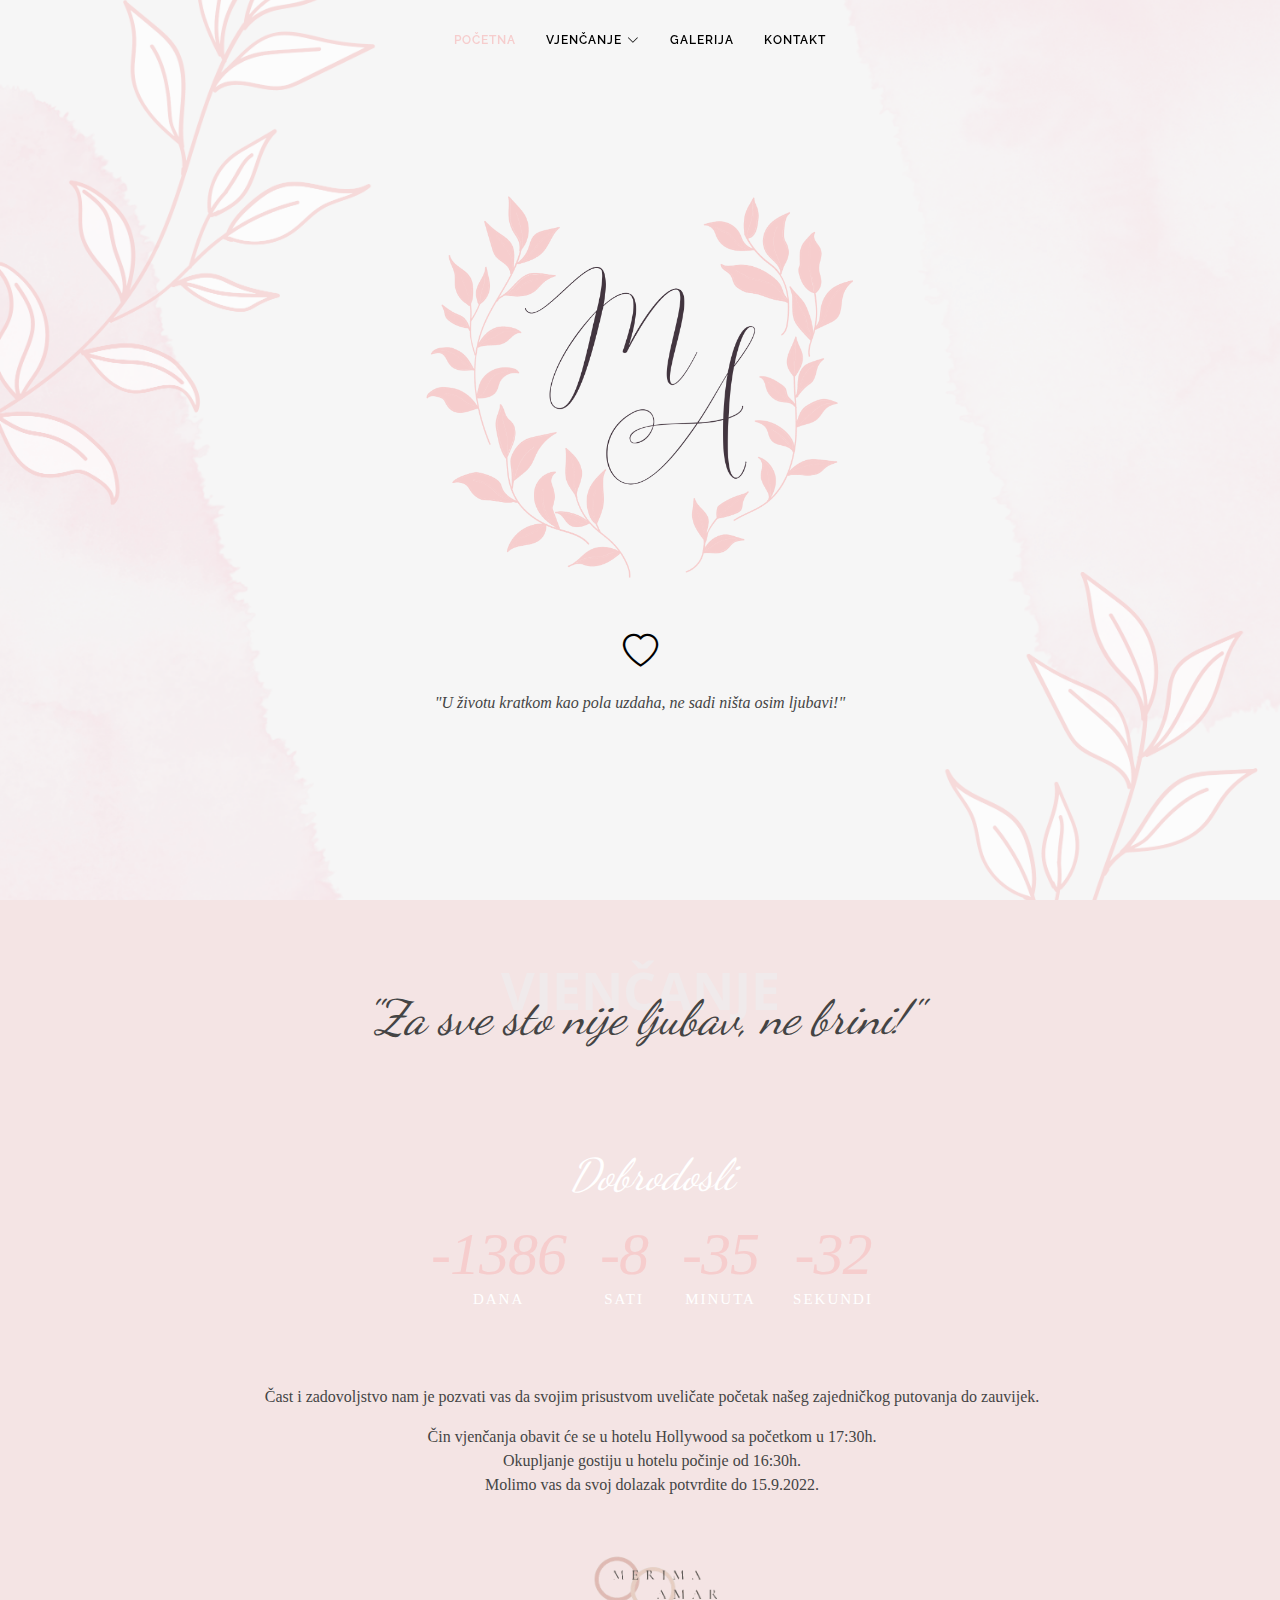
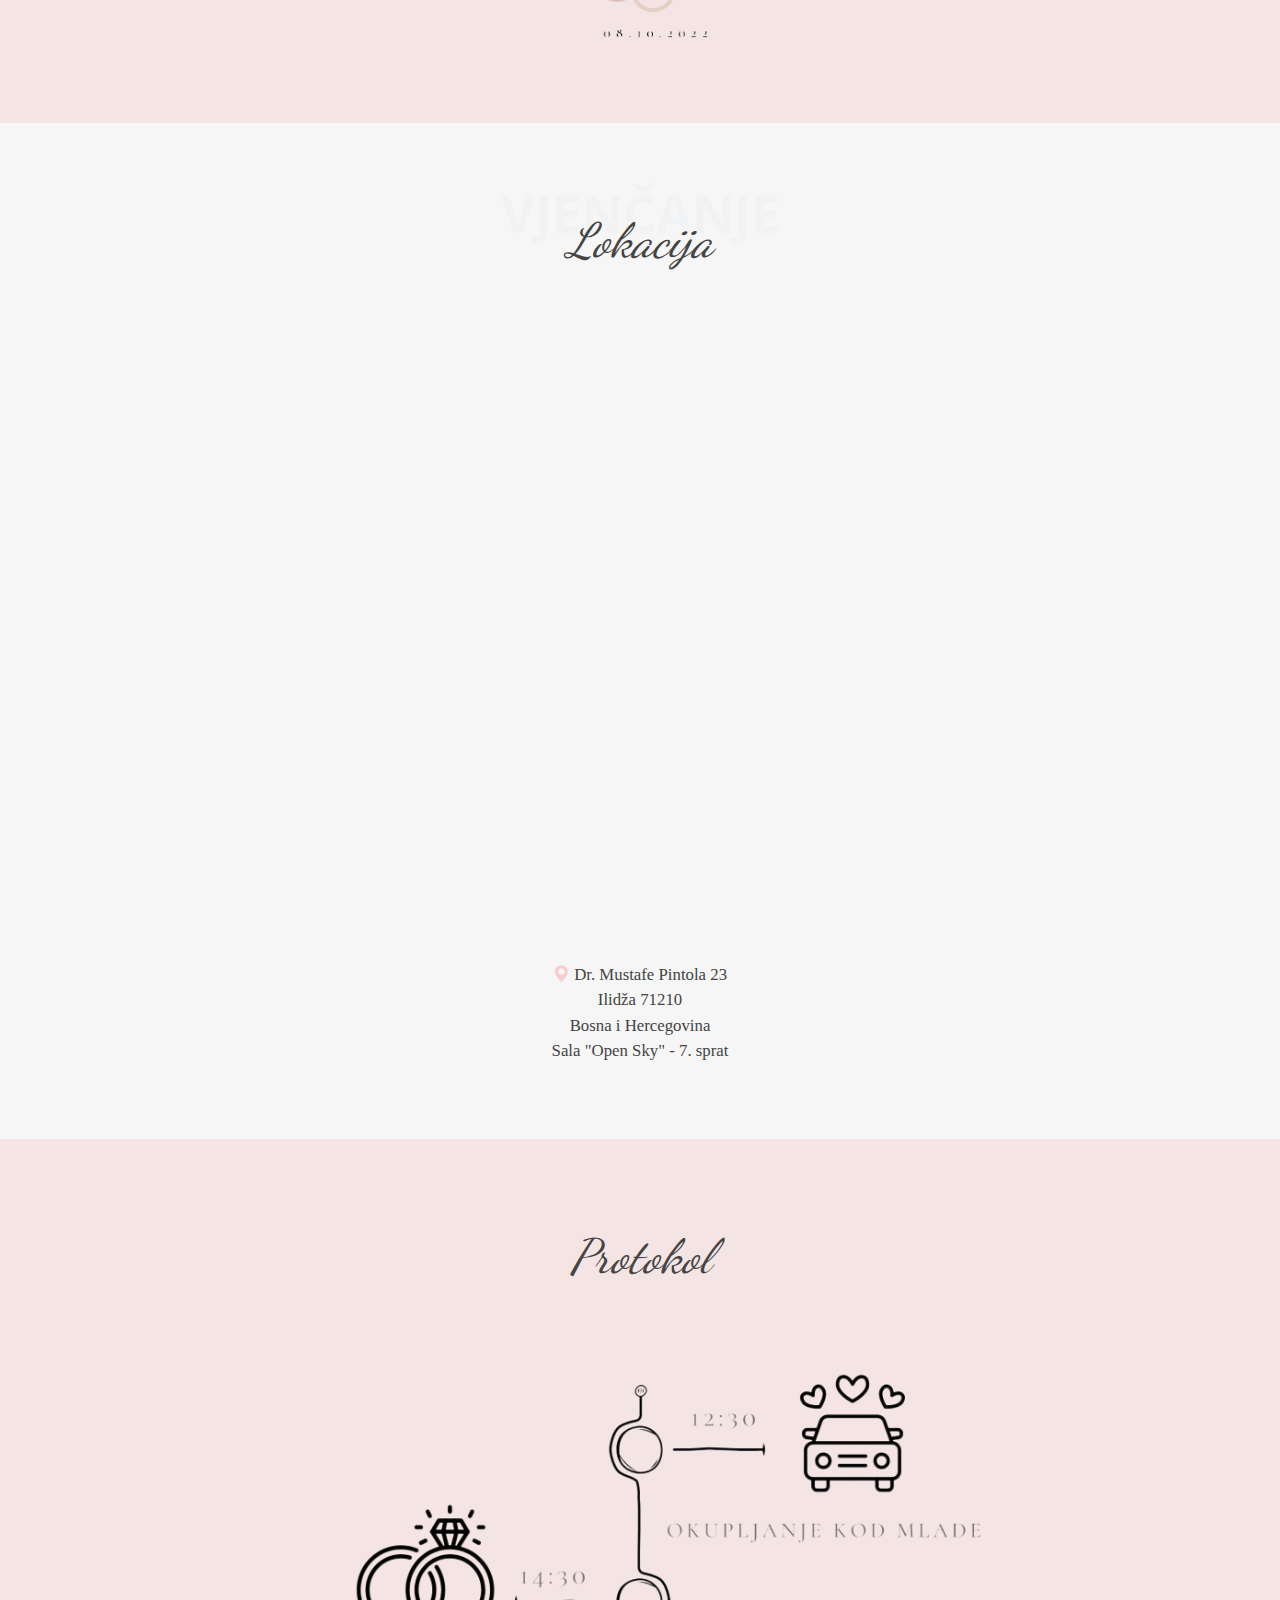
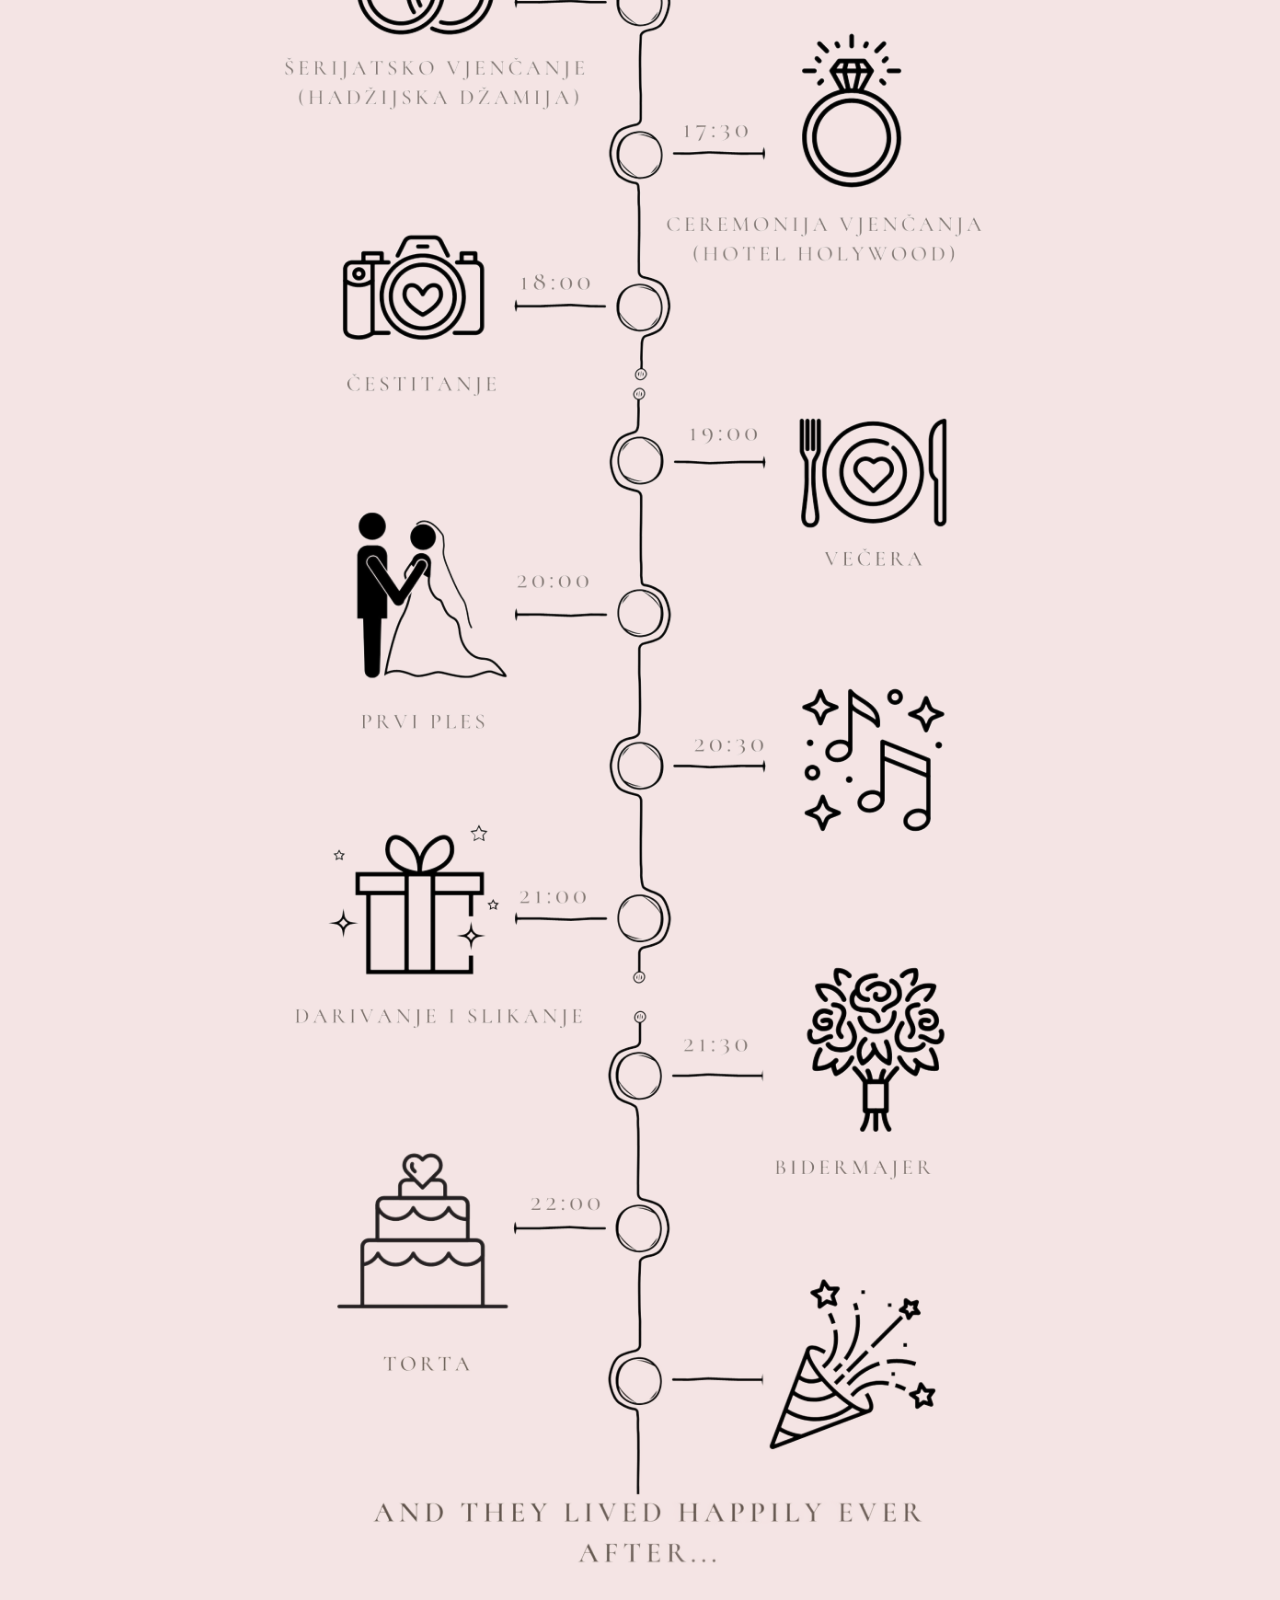
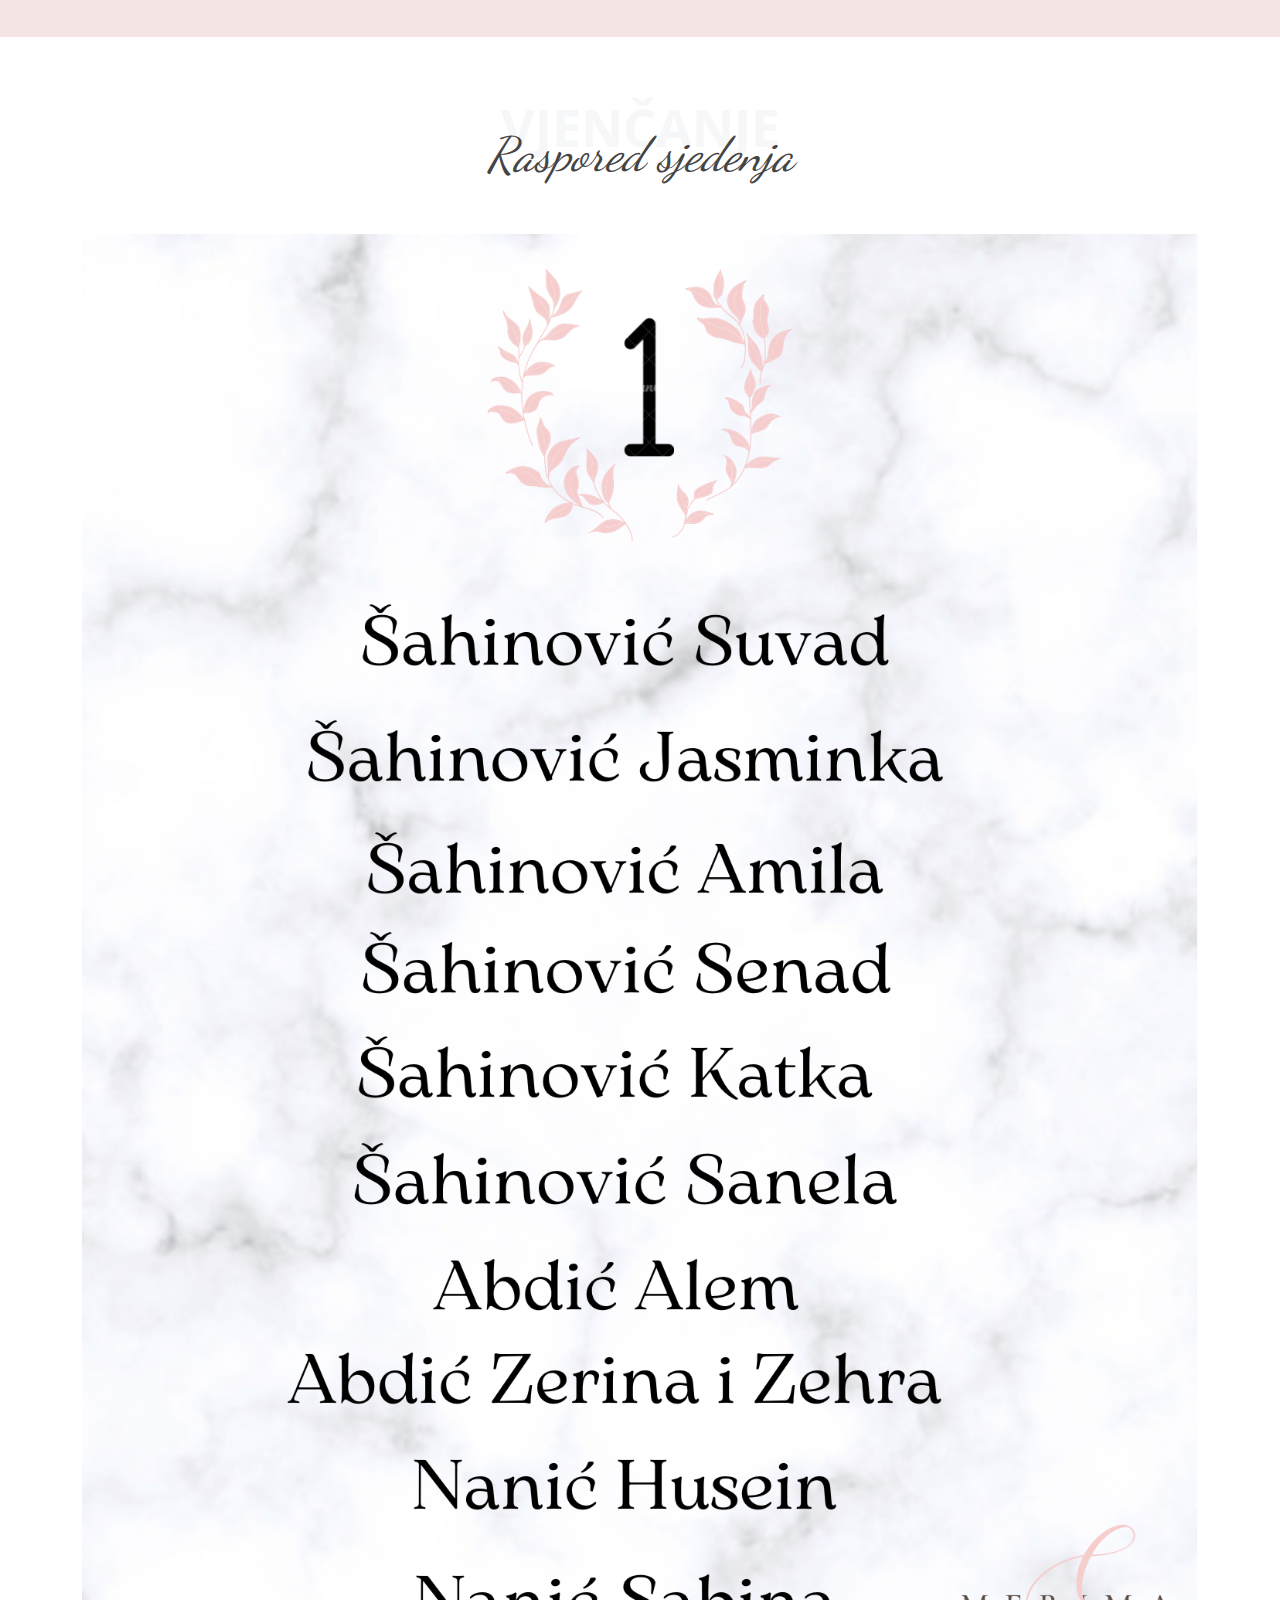
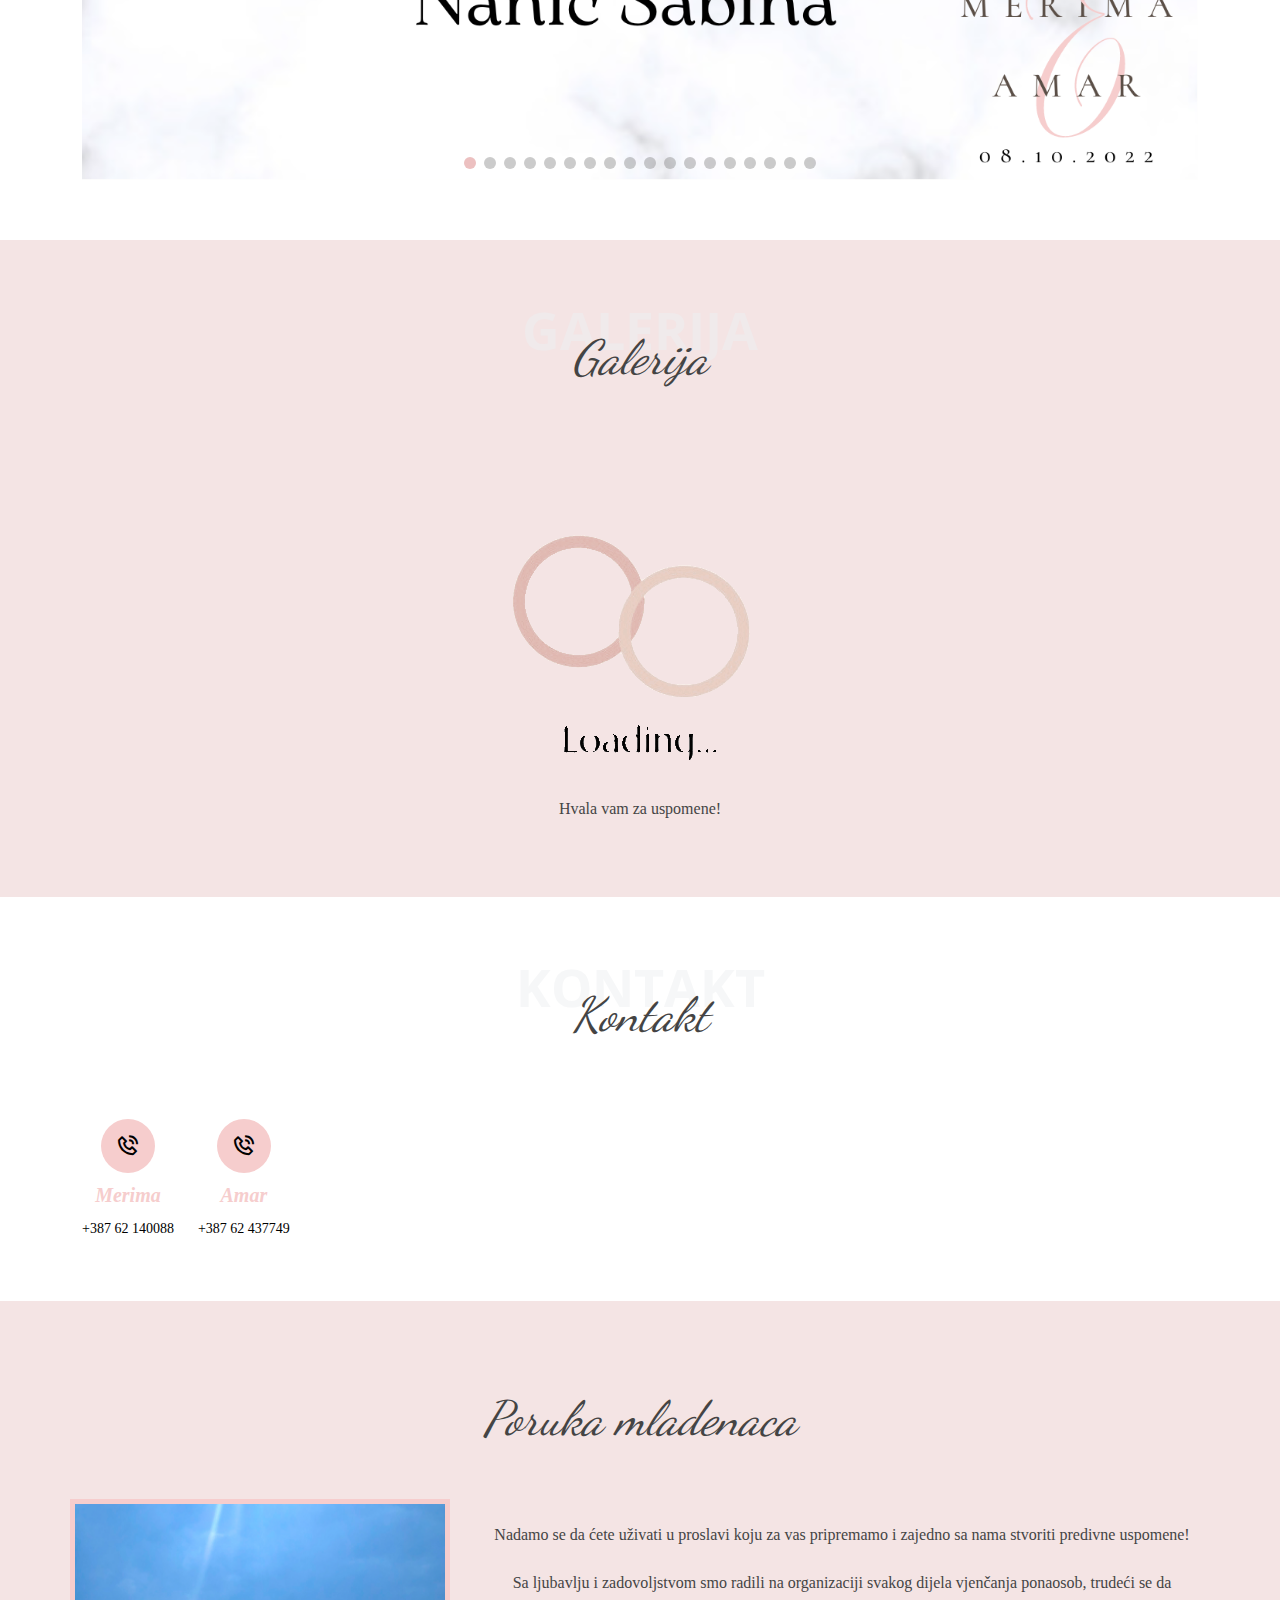
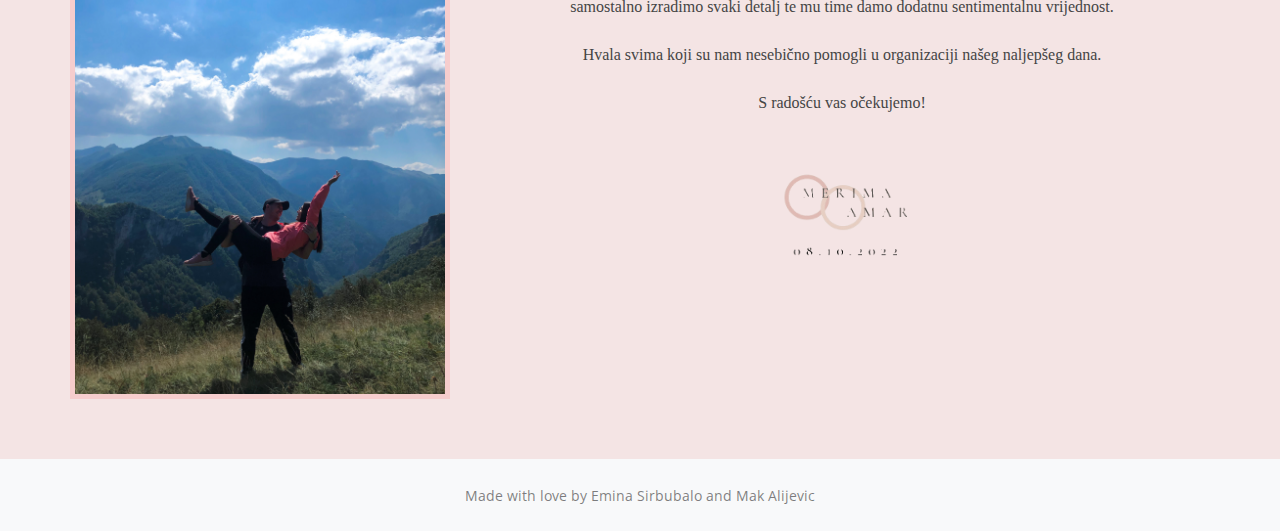
==== commit 086f8cbd: "added raspored" ====
--- a/index.html
+++ b/index.html
@@ -138,15 +138,67 @@
           <h2>Raspored sjedenja</h2>
         </div>
         <div class="row">
-            <div class="col-lg d-flex flex-column align-items-center">
-                <img src="assets/img/loadinggif.gif" class="img-fluid" alt="Responsive image">
-          </div>
-        </div>
-            <div clas="row">
-            <div class="col-lg">
-                 <p style="text-align:center;font-size:auto;">Molimo vas da prije vjenčanja ovdje pronađete svoje mjesto.</p>
-        </div>
-      </div>
+                  <div class="col">
+                    <div class="image image-slider swiper">
+                      <div class="swiper-wrapper">
+                        <div class="swiper-slide picture">
+                          <img src="assets/img/1.png" class="img-fluid" alt="">
+                        </div>
+                        <div class="swiper-slide picture">
+                          <img src="assets/img/2.png" class="img-fluid" alt="">
+                        </div>
+                        <div class="swiper-slide picture">
+                          <img src="assets/img/3.png" class="img-fluid" alt="">
+                        </div>
+                        <div class="swiper-slide picture">
+                          <img src="assets/img/4.png" class="img-fluid" alt="">
+                        </div>
+                        <div class="swiper-slide picture">
+                          <img src="assets/img/5.png" class="img-fluid" alt="">
+                        </div>
+                        <div class="swiper-slide picture">
+                          <img src="assets/img/6.png" class="img-fluid" alt="">
+                        </div>
+                        <div class="swiper-slide picture">
+                          <img src="assets/img/7.png" class="img-fluid" alt="">
+                        </div>
+                        <div class="swiper-slide picture">
+                          <img src="assets/img/8.png" class="img-fluid" alt="">
+                        </div>
+                        <div class="swiper-slide picture">
+                          <img src="assets/img/9.png" class="img-fluid" alt="">
+                        </div>
+                        <div class="swiper-slide picture">
+                          <img src="assets/img/10.png" class="img-fluid" alt="">
+                        </div>
+                        <div class="swiper-slide picture">
+                          <img src="assets/img/11.png" class="img-fluid" alt="">
+                        </div>
+                        <div class="swiper-slide picture">
+                          <img src="assets/img/12.png" class="img-fluid" alt="">
+                        </div>
+                        <div class="swiper-slide picture">
+                          <img src="assets/img/13.png" class="img-fluid" alt="">
+                        </div>
+                        <div class="swiper-slide picture">
+                          <img src="assets/img/14.png" class="img-fluid" alt="">
+                        </div>
+                        <div class="swiper-slide picture">
+                          <img src="assets/img/15.png" class="img-fluid" alt="">
+                        </div>
+                        <div class="swiper-slide picture">
+                          <img src="assets/img/16.png" class="img-fluid" alt="">
+                        </div>
+                        <div class="swiper-slide picture">
+                          <img src="assets/img/17.png" class="img-fluid" alt="">
+                        </div>
+                        <div class="swiper-slide picture">
+                          <img src="assets/img/18.png" class="img-fluid" alt="">
+                        </div>
+                      </div>
+                      <div class="swiper-pagination"></div>
+                    </div>
+                  </div>
     </div>
     </section>
 
@@ -213,7 +265,7 @@
         </div>
       </div>
     </section>
-    
+
   </main>
 
   <footer id="sticky-footer" class="flex-shrink-0 py-4 bg-light text-black-50">
--- a/assets/css/style.css
+++ b/assets/css/style.css
@@ -672,6 +672,26 @@
   font-family: Garamond, serif;
 }
 
+.raspored .swiper-pagination {
+  bottom: 5px;
+  position: absolute;
+}
+
+.raspored .swiper-pagination .swiper-pagination-bullet {
+  width: 12px;
+  height: 12px;
+  opacity: 1;
+  background-color: rgba(124, 124, 124, 0.4);
+}
+
+.raspored .swiper-pagination .swiper-pagination-bullet-active {
+  background-color: #ECC0C0;
+}
+
+.raspored .picture {
+  border-radius: 10%;
+}
+
 .galerija
 {
   background-color:#f4e4e4;
